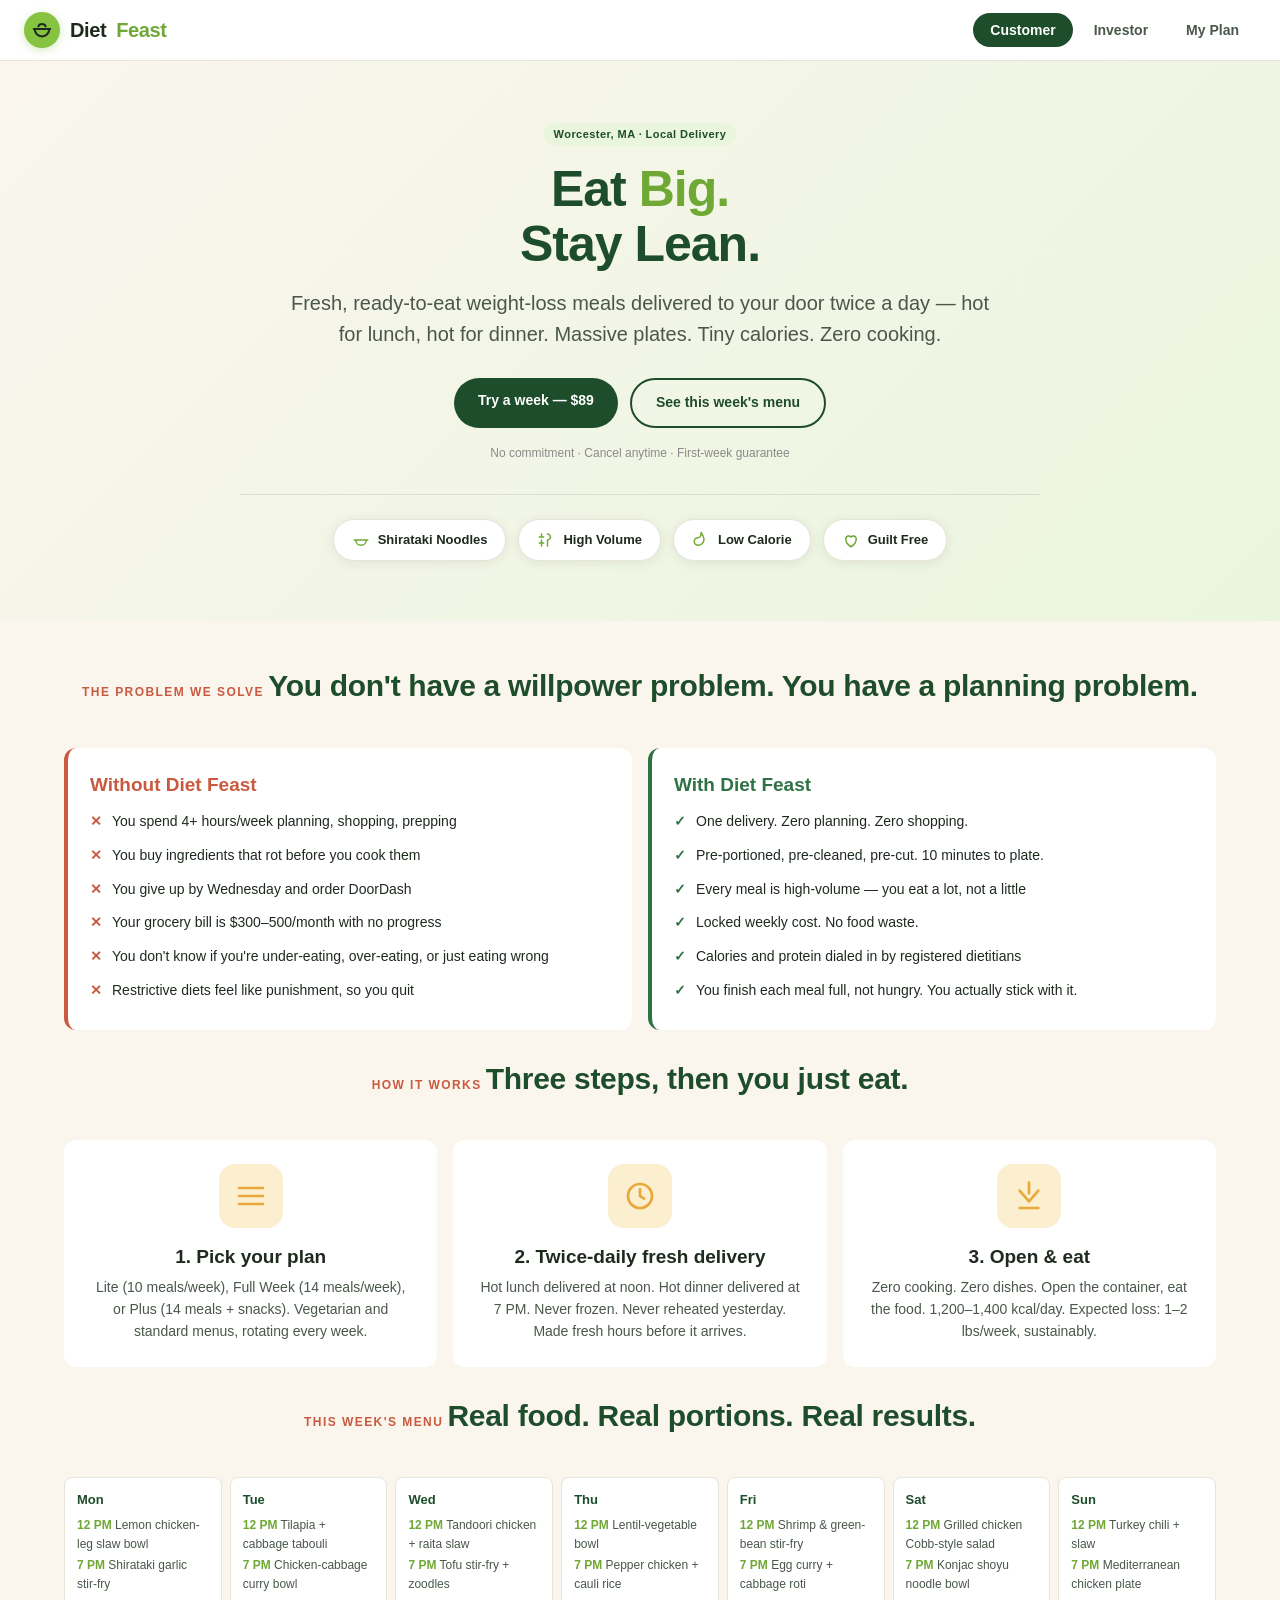
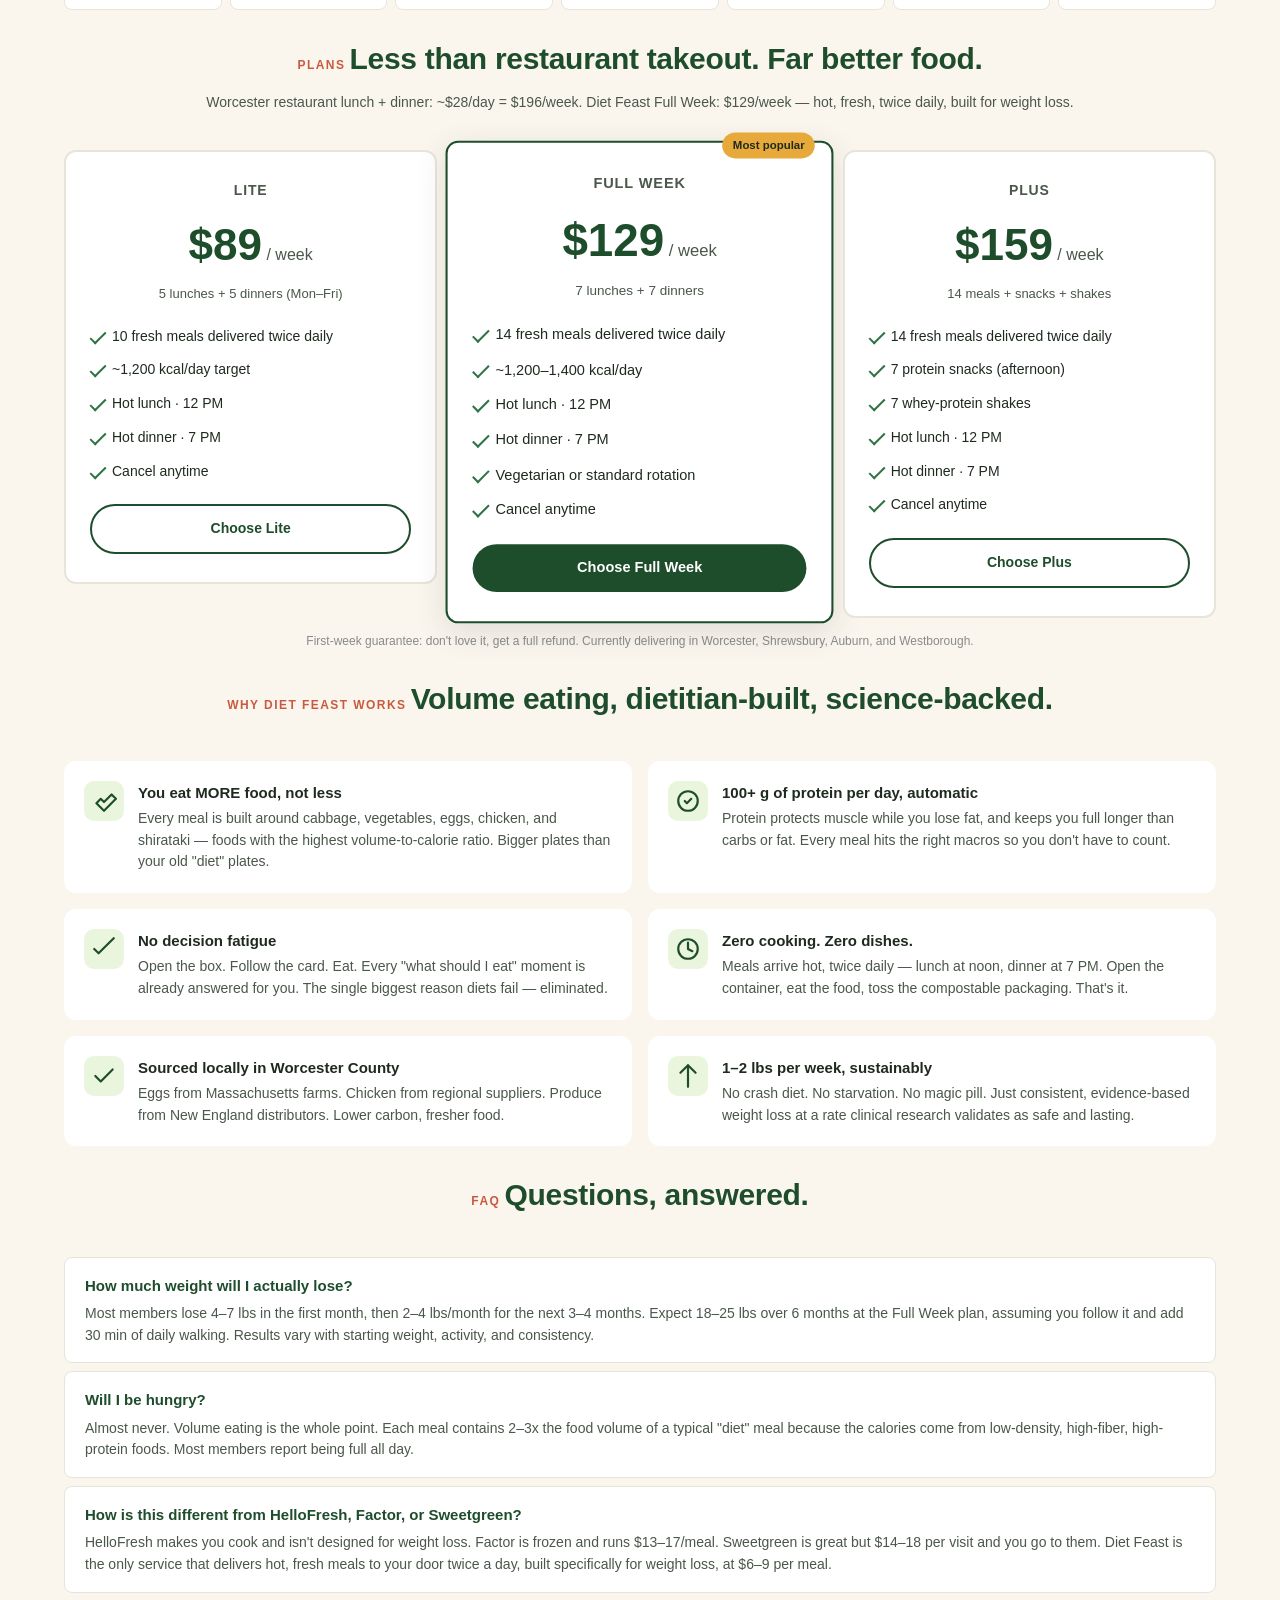
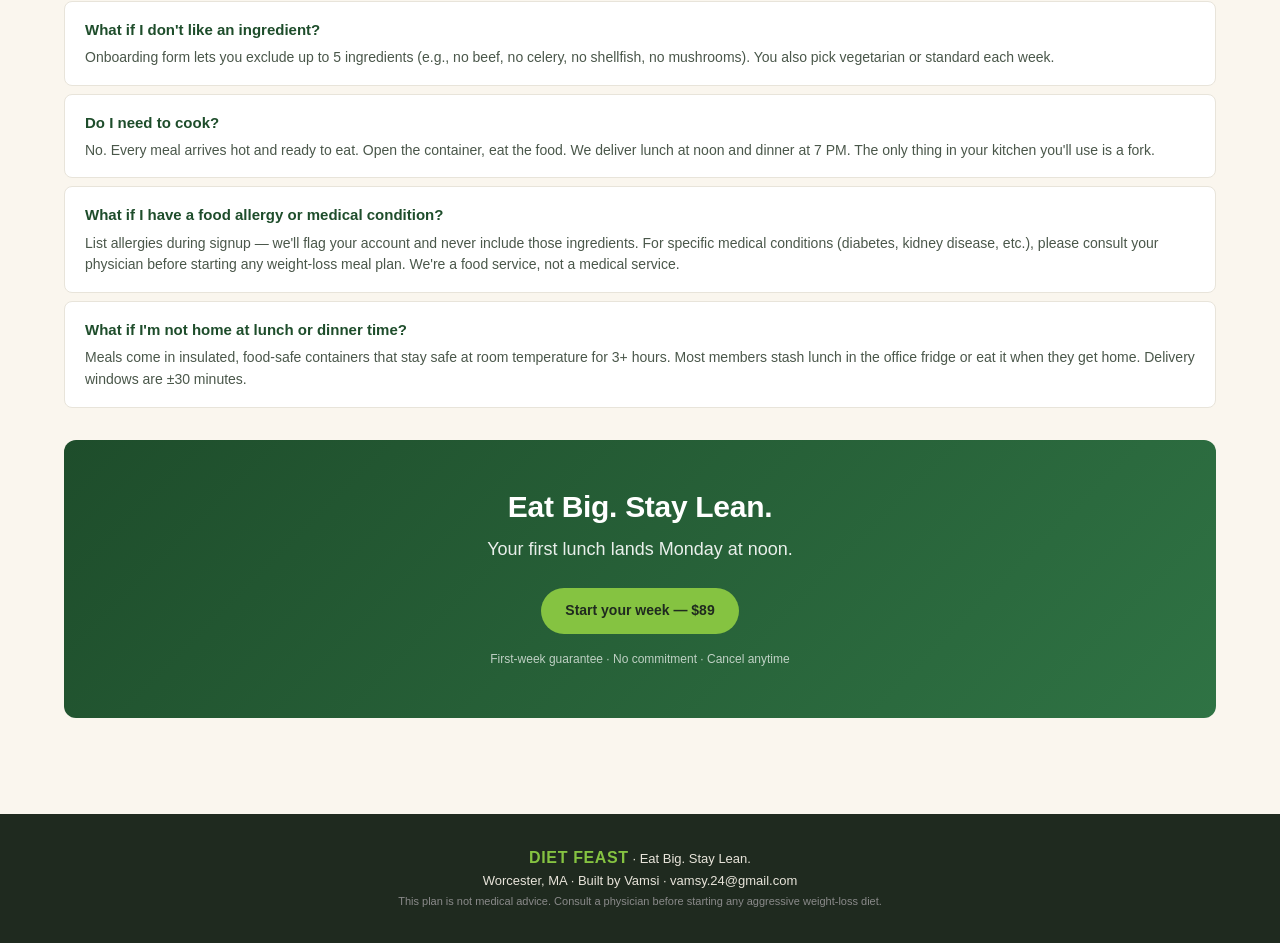
==== index.html @ 5aad23d0 "Rename fullplate-pitch.html to index.html" ====
<!DOCTYPE html>
<html lang="en">
<head>
<meta charset="UTF-8">
<meta name="viewport" content="width=device-width, initial-scale=1.0">
<title>Diet Feast — Eat Big. Stay Lean.</title>
<style>
:root {
  --green-dark: #1E4D2B;
  --green: #2F7344;
  --lime: #85C341;
  --lime-dark: #6FA834;
  --green-light: #EAF5DE;
  --terra: #C95A3F;
  --terra-light: #F8E5DE;
  --gold: #E8A93B;
  --gold-light: #FBEFD0;
  --cream: #FAF6EE;
  --white: #FFFFFF;
  --ink: #1F2A1F;
  --ink-soft: #4A574A;
  --gray: #8A8A8A;
  --gray-light: #E8E4DA;
  --shadow: 0 2px 12px rgba(31,42,31,0.08);
  --shadow-lg: 0 8px 32px rgba(31,42,31,0.12);
  --radius: 12px;
  --radius-sm: 8px;
}
* { box-sizing: border-box; margin: 0; padding: 0; }
html { scroll-behavior: smooth; }
body {
  font-family: -apple-system, BlinkMacSystemFont, 'Segoe UI', Roboto, sans-serif;
  background: var(--cream);
  color: var(--ink);
  line-height: 1.55;
  font-size: 15px;
}
.nav {
  position: sticky; top: 0; z-index: 100;
  background: var(--white);
  border-bottom: 1px solid var(--gray-light);
  padding: 12px 24px;
  display: flex; align-items: center; justify-content: space-between;
}
.logo {
  display: flex; align-items: center; gap: 10px;
  font-weight: 900; font-size: 20px; color: var(--ink); letter-spacing: -0.02em;
}
.logo .lime { color: var(--lime-dark); }
.logo-icon {
  width: 36px; height: 36px;
  background: var(--lime);
  border-radius: 50%;
  display: flex; align-items: center; justify-content: center;
  box-shadow: 0 2px 8px rgba(133,195,65,0.35);
}
.tabs { display: flex; gap: 4px; }
.tab {
  padding: 8px 16px;
  background: transparent; border: 1px solid transparent;
  border-radius: 999px;
  font-size: 14px; font-weight: 600;
  color: var(--ink-soft); cursor: pointer;
  transition: all 0.15s ease;
}
.tab:hover { background: var(--green-light); color: var(--green-dark); }
.tab.active { background: var(--green-dark); color: var(--white); }
.section { display: none; }
.section.active { display: block; }
.container { max-width: 1200px; margin: 0 auto; padding: 48px 24px; }
.container-narrow { max-width: 980px; margin: 0 auto; padding: 48px 24px; }
h1 { font-size: 44px; line-height: 1.1; font-weight: 800; letter-spacing: -0.02em; color: var(--green-dark); }
h2 { font-size: 30px; line-height: 1.15; font-weight: 800; letter-spacing: -0.01em; color: var(--green-dark); margin-bottom: 8px; }
h3 { font-size: 19px; font-weight: 700; color: var(--ink); margin-bottom: 6px; }
h4 { font-size: 15px; font-weight: 700; color: var(--ink); margin-bottom: 4px; }
.eyebrow {
  font-size: 12px; font-weight: 700; letter-spacing: 0.12em;
  text-transform: uppercase; color: var(--terra); margin-bottom: 12px;
}
.lead { font-size: 18px; color: var(--ink-soft); line-height: 1.55; margin-bottom: 8px; }
.muted { color: var(--ink-soft); font-size: 14px; }
.tiny { font-size: 12px; color: var(--gray); }
.section-head { text-align: center; margin-bottom: 36px; }
.section-head h2 { display: inline-block; }
.grid { display: grid; gap: 16px; }
.g2 { grid-template-columns: repeat(2, 1fr); }
.g3 { grid-template-columns: repeat(3, 1fr); }
.g4 { grid-template-columns: repeat(4, 1fr); }
@media (max-width: 820px) {
  .g2, .g3, .g4 { grid-template-columns: 1fr; }
  h1 { font-size: 30px; }
  h2 { font-size: 24px; }
}
.card {
  background: var(--white);
  border-radius: var(--radius);
  padding: 20px;
  box-shadow: var(--shadow);
  border: 1px solid var(--gray-light);
}
.card-dark { background: var(--green-dark); color: var(--white); }
.card-dark h2, .card-dark h3, .card-dark h4 { color: var(--white); }
.card-dark .muted { color: rgba(255,255,255,0.75); }
.card-warm { background: var(--terra); color: var(--white); }
.card-warm h2, .card-warm h3 { color: var(--white); }
.card-cream { background: var(--green-light); }
.btn {
  display: inline-block;
  padding: 12px 24px;
  background: var(--green-dark); color: var(--white);
  border: none; border-radius: 999px;
  font-weight: 700; font-size: 14px; cursor: pointer;
  text-decoration: none;
  transition: transform 0.15s ease;
}
.btn:hover { transform: translateY(-1px); }
.btn-warm { background: var(--terra); }
.btn-outline { background: transparent; color: var(--green-dark); border: 2px solid var(--green-dark); }
.tag {
  display: inline-block;
  padding: 3px 10px; border-radius: 999px;
  font-size: 11px; font-weight: 700; letter-spacing: 0.04em;
  background: var(--gold-light); color: var(--gold);
}
.tag-green { background: var(--green-light); color: var(--green-dark); }
.tag-terra { background: var(--terra-light); color: var(--terra); }

/* ===== INVESTOR SECTION ===== */
.hero-invest {
  background: linear-gradient(135deg, var(--green-dark), var(--green));
  color: var(--white);
  padding: 80px 24px 60px;
  text-align: center;
}
.hero-invest h1 { color: var(--white); margin-bottom: 16px; }
.hero-invest .lead { color: rgba(255,255,255,0.85); margin-bottom: 28px; }
.hero-stat-strip {
  display: flex; justify-content: center; gap: 36px; flex-wrap: wrap;
  margin-top: 32px;
}
.hero-stat { text-align: center; }
.hero-stat-num { font-size: 32px; font-weight: 800; color: var(--gold); display: block; }
.hero-stat-lbl { font-size: 12px; opacity: 0.85; letter-spacing: 0.06em; text-transform: uppercase; }
.problem-stat {
  background: var(--white); padding: 24px; border-radius: var(--radius);
  border-left: 4px solid var(--terra);
}
.big-num { font-size: 40px; font-weight: 800; color: var(--terra); line-height: 1; }
.pillar {
  background: var(--white); padding: 24px; border-radius: var(--radius);
  border-top: 4px solid var(--green-dark);
}
.pillar-icon {
  width: 48px; height: 48px; border-radius: 12px;
  background: var(--green-light);
  display: flex; align-items: center; justify-content: center;
  margin-bottom: 12px;
}
.svg-icon { width: 26px; height: 26px; stroke: var(--green-dark); fill: none; stroke-width: 2; stroke-linecap: round; stroke-linejoin: round; }
.tier {
  background: var(--white); padding: 24px; border-radius: var(--radius);
  border: 2px solid var(--gray-light);
  position: relative;
}
.tier.featured { border-color: var(--green-dark); background: var(--green-light); }
.tier-price { font-size: 32px; font-weight: 800; color: var(--green-dark); margin: 8px 0; }
.tier-price span { font-size: 14px; font-weight: 500; color: var(--ink-soft); }
.tier ul { list-style: none; margin-top: 12px; }
.tier li {
  padding: 6px 0 6px 22px; position: relative; font-size: 14px;
}
.tier li::before {
  content: ""; position: absolute; left: 0; top: 12px;
  width: 14px; height: 6px; border-left: 2px solid var(--green); border-bottom: 2px solid var(--green);
  transform: rotate(-45deg);
}
.tier-badge {
  position: absolute; top: -10px; right: 16px;
  background: var(--gold); color: var(--ink);
  padding: 4px 10px; border-radius: 999px;
  font-size: 11px; font-weight: 700;
}
.timeline { position: relative; padding-left: 32px; }
.timeline::before {
  content: ""; position: absolute; left: 12px; top: 4px; bottom: 4px;
  width: 2px; background: var(--gray-light);
}
.phase { position: relative; padding-bottom: 24px; }
.phase::before {
  content: ""; position: absolute; left: -28px; top: 4px;
  width: 18px; height: 18px; border-radius: 50%;
  background: var(--green-dark);
  border: 3px solid var(--cream);
}
.phase h4 { color: var(--green-dark); }
.comparison-table {
  width: 100%; border-collapse: collapse;
  background: var(--white); border-radius: var(--radius); overflow: hidden;
  box-shadow: var(--shadow); font-size: 14px;
}
.comparison-table th, .comparison-table td {
  padding: 12px 14px; text-align: left; border-bottom: 1px solid var(--gray-light);
}
.comparison-table th { background: var(--green-dark); color: var(--white); font-weight: 700; font-size: 13px; }
.comparison-table tr:last-child td { border-bottom: none; }
.comparison-table .yes { color: var(--green); font-weight: 700; }
.comparison-table .no { color: var(--terra); font-weight: 700; }
.financials {
  display: grid; grid-template-columns: 2fr 3fr; gap: 16px;
}
@media (max-width: 820px) { .financials { grid-template-columns: 1fr; } }
.bar-chart { display: flex; align-items: flex-end; gap: 12px; height: 220px; padding-top: 24px; }
.bar { flex: 1; background: linear-gradient(to top, var(--green-dark), var(--green)); border-radius: 6px 6px 0 0; position: relative; min-height: 20px; }
.bar-lbl { position: absolute; bottom: -22px; left: 0; right: 0; text-align: center; font-size: 11px; color: var(--ink-soft); font-weight: 600; }
.bar-val { position: absolute; top: -22px; left: 0; right: 0; text-align: center; font-size: 12px; color: var(--green-dark); font-weight: 700; }
.econ-row {
  display: flex; align-items: center; justify-content: space-between;
  padding: 10px 0; border-bottom: 1px dashed var(--gray-light); font-size: 14px;
}
.econ-row:last-child { border-bottom: 2px solid var(--green-dark); padding-top: 14px; margin-top: 6px; font-weight: 700; }

/* ===== PERSONAL SECTION ===== */
.profile-grid { display: grid; grid-template-columns: repeat(4, 1fr); gap: 16px; }
@media (max-width: 820px) { .profile-grid { grid-template-columns: repeat(2, 1fr); } }
.stat-card {
  background: var(--white); padding: 18px; border-radius: var(--radius);
  border-left: 4px solid var(--green-dark);
}
.stat-num { font-size: 28px; font-weight: 800; color: var(--green-dark); line-height: 1.1; }
.stat-lbl { font-size: 12px; color: var(--ink-soft); letter-spacing: 0.04em; text-transform: uppercase; margin-top: 4px; }
.stat-sub { font-size: 12px; color: var(--gray); margin-top: 4px; }
.store {
  background: var(--white); border-radius: var(--radius); padding: 20px;
  border-top: 4px solid var(--terra);
}
.store-head {
  display: flex; align-items: center; justify-content: space-between;
  margin-bottom: 12px; padding-bottom: 10px; border-bottom: 1px solid var(--gray-light);
}
.store-name { font-weight: 800; font-size: 16px; color: var(--ink); }
.store-loc { font-size: 12px; color: var(--ink-soft); }
.store-total { font-weight: 800; color: var(--terra); font-size: 17px; }
.store-list { list-style: none; }
.store-item {
  display: flex; justify-content: space-between; padding: 6px 0;
  border-bottom: 1px dashed var(--gray-light); font-size: 14px;
}
.store-item:last-child { border-bottom: none; }
.store-item .price { font-weight: 700; color: var(--green-dark); }
.day-card {
  background: var(--white); border-radius: var(--radius); overflow: hidden;
  box-shadow: var(--shadow); margin-bottom: 16px;
  border: 1px solid var(--gray-light);
}
.day-head {
  background: linear-gradient(135deg, var(--green-dark), var(--green));
  color: var(--white); padding: 14px 20px;
  display: flex; align-items: center; justify-content: space-between;
}
.day-head h3 { color: var(--white); margin: 0; font-size: 17px; }
.day-macros { display: flex; gap: 16px; font-size: 12px; }
.day-macros span { display: flex; flex-direction: column; align-items: center; }
.day-macros strong { font-size: 15px; color: var(--gold); }
.day-body { padding: 18px 20px; }
.meal {
  display: grid; grid-template-columns: 64px 1fr;
  gap: 14px; padding: 14px 0; border-bottom: 1px solid var(--gray-light);
}
.meal:last-child { border-bottom: none; }
.meal-time {
  background: var(--green-light); border-radius: var(--radius-sm);
  padding: 8px 4px; text-align: center;
  display: flex; flex-direction: column; align-items: center; justify-content: center;
}
.meal-time strong { color: var(--green-dark); font-size: 13px; font-weight: 800; }
.meal-time span { font-size: 10px; color: var(--ink-soft); margin-top: 2px; }
.meal-content h4 { color: var(--green-dark); margin-bottom: 4px; }
.meal-recipe { font-size: 13px; color: var(--ink-soft); margin-bottom: 6px; line-height: 1.5; }
.meal-stats {
  display: flex; gap: 12px; flex-wrap: wrap; margin-top: 8px; font-size: 11px;
}
.meal-stats .stat {
  background: var(--cream); padding: 3px 8px; border-radius: 999px;
  color: var(--ink-soft); font-weight: 600;
}
.benefit { font-size: 12px; color: var(--green); margin-top: 4px; font-style: italic; }
.precaution { font-size: 12px; color: var(--terra); margin-top: 2px; }
.ingredient-grid {
  display: grid; grid-template-columns: repeat(2, 1fr); gap: 14px;
}
@media (max-width: 820px) { .ingredient-grid { grid-template-columns: 1fr; } }
.ing-card {
  background: var(--white); padding: 14px; border-radius: var(--radius-sm);
  border-left: 3px solid var(--green);
}
.ing-card h4 { color: var(--green-dark); font-size: 14px; }
.ing-card .muted { font-size: 12px; margin-top: 4px; }

/* ===== CUSTOMER SECTION ===== */
.hero-cust {
  background: linear-gradient(135deg, var(--cream), var(--green-light));
  padding: 60px 24px;
  text-align: center;
  position: relative;
}
.feature-pills {
  display: flex; justify-content: center; gap: 12px; flex-wrap: wrap;
  margin-top: 32px; padding-top: 24px;
  border-top: 1px solid rgba(31,42,31,0.1);
  max-width: 800px; margin-left: auto; margin-right: auto;
}
.pill {
  display: flex; align-items: center; gap: 8px;
  background: var(--white); padding: 10px 18px; border-radius: 999px;
  font-size: 13px; font-weight: 700; color: var(--ink);
  box-shadow: var(--shadow); border: 1px solid var(--gray-light);
}
.pill svg { width: 18px; height: 18px; flex-shrink: 0; }
.hero-cust h1 { font-size: 50px; color: var(--green-dark); }
@media (max-width: 820px) { .hero-cust h1 { font-size: 32px; } }
.hero-cust .lead { font-size: 20px; max-width: 700px; margin: 16px auto 28px; }
.hero-cta { display: flex; gap: 12px; justify-content: center; flex-wrap: wrap; }
.problem-card {
  background: var(--white); padding: 20px; border-radius: var(--radius);
  border-top: 4px solid var(--terra);
}
.problem-card h4 { color: var(--terra); margin-bottom: 8px; font-size: 16px; }
.solution-card {
  background: var(--white); padding: 24px; border-radius: var(--radius);
  text-align: center;
}
.solution-icon {
  width: 64px; height: 64px; margin: 0 auto 14px;
  border-radius: 16px; background: var(--gold-light);
  display: flex; align-items: center; justify-content: center;
}
.menu-preview {
  display: grid; grid-template-columns: repeat(7, 1fr); gap: 8px;
}
@media (max-width: 820px) { .menu-preview { grid-template-columns: repeat(2, 1fr); } }
.menu-day {
  background: var(--white); border-radius: var(--radius-sm);
  padding: 12px; border: 1px solid var(--gray-light);
  font-size: 12px;
}
.menu-day strong { color: var(--green-dark); display: block; margin-bottom: 6px; font-size: 13px; }
.menu-day p { margin: 3px 0; color: var(--ink-soft); }
.cust-tier {
  background: var(--white); padding: 28px 24px; border-radius: var(--radius);
  border: 2px solid var(--gray-light);
  position: relative; text-align: center;
}
.cust-tier.featured { border-color: var(--green-dark); transform: scale(1.04); box-shadow: var(--shadow-lg); }
.cust-tier-name { font-size: 14px; letter-spacing: 0.06em; text-transform: uppercase; color: var(--ink-soft); font-weight: 700; }
.cust-tier-price { font-size: 44px; font-weight: 800; color: var(--green-dark); margin: 10px 0 4px; }
.cust-tier-price span { font-size: 16px; font-weight: 500; color: var(--ink-soft); }
.cust-tier-sub { font-size: 13px; color: var(--ink-soft); margin-bottom: 16px; }
.cust-tier ul { list-style: none; text-align: left; margin: 16px 0; }
.cust-tier li { padding: 6px 0 6px 22px; position: relative; font-size: 14px; }
.cust-tier li::before {
  content: ""; position: absolute; left: 0; top: 12px;
  width: 14px; height: 6px; border-left: 2px solid var(--green); border-bottom: 2px solid var(--green);
  transform: rotate(-45deg);
}
.benefit-card {
  background: var(--white); padding: 20px; border-radius: var(--radius);
  display: flex; gap: 14px; align-items: flex-start;
}
.benefit-icon {
  flex: 0 0 40px; height: 40px; border-radius: 10px;
  background: var(--green-light);
  display: flex; align-items: center; justify-content: center;
}
.faq-item {
  background: var(--white); border-radius: var(--radius-sm);
  padding: 16px 20px; margin-bottom: 8px;
  border: 1px solid var(--gray-light);
}
.faq-item h4 { color: var(--green-dark); margin-bottom: 6px; }
.faq-item p { font-size: 14px; color: var(--ink-soft); }
.cta-strip {
  background: linear-gradient(135deg, var(--green-dark), var(--green));
  color: var(--white); padding: 50px 24px;
  text-align: center; border-radius: var(--radius);
  margin-top: 32px;
}
.cta-strip h2 { color: var(--white); }
.cta-strip .lead { color: rgba(255,255,255,0.9); margin: 12px 0 24px; }
.compare-strip {
  display: grid; grid-template-columns: 1fr 1fr; gap: 16px;
  margin-top: 24px;
}
@media (max-width: 820px) { .compare-strip { grid-template-columns: 1fr; } }
.compare-side {
  background: var(--white); padding: 22px; border-radius: var(--radius);
}
.compare-side.bad { border-left: 4px solid var(--terra); }
.compare-side.good { border-left: 4px solid var(--green); }
.compare-side ul { list-style: none; }
.compare-side li { padding: 6px 0 6px 22px; position: relative; font-size: 14px; }
.compare-side.bad li::before { content: "✕"; position: absolute; left: 0; color: var(--terra); font-weight: 700; }
.compare-side.good li::before { content: "✓"; position: absolute; left: 0; color: var(--green); font-weight: 700; }
.footer {
  background: var(--ink); color: var(--gray-light);
  padding: 32px 24px; text-align: center; font-size: 13px;
  margin-top: 48px;
}
.tip-box {
  background: var(--gold-light); border-left: 4px solid var(--gold);
  padding: 14px 18px; border-radius: var(--radius-sm);
  margin: 12px 0; font-size: 14px;
}
.tip-box strong { color: var(--ink); }
.precaution-box {
  background: var(--terra-light); border-left: 4px solid var(--terra);
  padding: 14px 18px; border-radius: var(--radius-sm);
  margin: 12px 0; font-size: 14px;
}
.section-spacer { height: 32px; }
.subhead {
  display: flex; align-items: center; gap: 12px;
  margin: 32px 0 16px;
}
.subhead::before, .subhead::after {
  content: ""; flex: 1; height: 1px; background: var(--gray-light);
}
.subhead h3 { color: var(--green-dark); font-size: 18px; margin: 0; }
</style>
</head>
<body>

<nav class="nav">
  <div class="logo">
    <div class="logo-icon">
      <svg width="22" height="22" viewBox="0 0 24 24" fill="none" stroke="#1F2A1F" stroke-width="2.2" stroke-linecap="round" stroke-linejoin="round">
        <path d="M3 11h18"/>
        <path d="M4 11c0 4.5 3.5 8 8 8s8-3.5 8-8"/>
        <path d="M8 8c.5-1.5 2-2.5 4-2.5s3.5 1 4 2.5"/>
      </svg>
    </div>
    Diet <span class="lime">Feast</span>
  </div>
  <div class="tabs">
    <button class="tab active" data-section="customer">Customer</button>
    <button class="tab" data-section="investor">Investor</button>
    <button class="tab" data-section="personal">My Plan</button>
  </div>
</nav>

<!-- ===================== CUSTOMER SECTION ===================== -->
<section id="customer" class="section active">

<div class="hero-cust">
  <span class="tag tag-green">Worcester, MA · Local Delivery</span>
  <h1 style="margin-top:16px;">Eat <span style="color:var(--lime-dark);">Big.</span><br>Stay Lean.</h1>
  <p class="lead">Fresh, ready-to-eat weight-loss meals delivered to your door twice a day — hot for lunch, hot for dinner. Massive plates. Tiny calories. Zero cooking.</p>
  <div class="hero-cta">
    <a class="btn" href="#pricing-cust">Try a week — $89</a>
    <a class="btn btn-outline" href="#menu-cust">See this week's menu</a>
  </div>
  <p class="tiny" style="margin-top:16px;">No commitment · Cancel anytime · First-week guarantee</p>
  <div class="feature-pills">
    <div class="pill">
      <svg viewBox="0 0 24 24" fill="none" stroke="#6FA834" stroke-width="2" stroke-linecap="round" stroke-linejoin="round"><path d="M3 12h18M5 12c0 4 3 7 7 7s7-3 7-7"/></svg>
      <span>Shirataki Noodles</span>
    </div>
    <div class="pill">
      <svg viewBox="0 0 24 24" fill="none" stroke="#6FA834" stroke-width="2" stroke-linecap="round" stroke-linejoin="round"><path d="M6 4v4M6 12v8M3 8h6M3 16h6M14 4c2 0 4 2 4 4s-2 4-4 4M14 12v8"/></svg>
      <span>High Volume</span>
    </div>
    <div class="pill">
      <svg viewBox="0 0 24 24" fill="none" stroke="#6FA834" stroke-width="2" stroke-linecap="round" stroke-linejoin="round"><path d="M12 2c2 3 4 5 4 9a8 8 0 0 1-8 8 5 5 0 0 1 0-10c2 0 4-2 4-4 0-1 0-2 0-3z"/></svg>
      <span>Low Calorie</span>
    </div>
    <div class="pill">
      <svg viewBox="0 0 24 24" fill="none" stroke="#6FA834" stroke-width="2" stroke-linecap="round" stroke-linejoin="round"><path d="M12 21s-7-4-7-11a4 4 0 0 1 7-2 4 4 0 0 1 7 2c0 7-7 11-7 11z"/></svg>
      <span>Guilt Free</span>
    </div>
  </div>
</div>

<div class="container">

  <div class="section-head">
    <span class="eyebrow">The problem we solve</span>
    <h2>You don't have a willpower problem. You have a planning problem.</h2>
  </div>

  <div class="compare-strip">
    <div class="compare-side bad">
      <h3 style="color:var(--terra)">Without Diet Feast</h3>
      <ul>
        <li>You spend 4+ hours/week planning, shopping, prepping</li>
        <li>You buy ingredients that rot before you cook them</li>
        <li>You give up by Wednesday and order DoorDash</li>
        <li>Your grocery bill is $300–500/month with no progress</li>
        <li>You don't know if you're under-eating, over-eating, or just eating wrong</li>
        <li>Restrictive diets feel like punishment, so you quit</li>
      </ul>
    </div>
    <div class="compare-side good">
      <h3 style="color:var(--green)">With Diet Feast</h3>
      <ul>
        <li>One delivery. Zero planning. Zero shopping.</li>
        <li>Pre-portioned, pre-cleaned, pre-cut. 10 minutes to plate.</li>
        <li>Every meal is high-volume — you eat a lot, not a little</li>
        <li>Locked weekly cost. No food waste.</li>
        <li>Calories and protein dialed in by registered dietitians</li>
        <li>You finish each meal full, not hungry. You actually stick with it.</li>
      </ul>
    </div>
  </div>

  <div class="section-spacer"></div>
  <div class="section-head">
    <span class="eyebrow">How it works</span>
    <h2>Three steps, then you just eat.</h2>
  </div>

  <div class="grid g3">
    <div class="solution-card">
      <div class="solution-icon">
        <svg width="32" height="32" viewBox="0 0 24 24" fill="none" stroke="#E8A93B" stroke-width="2" stroke-linecap="round" stroke-linejoin="round">
          <path d="M3 12h18M3 6h18M3 18h18"/>
        </svg>
      </div>
      <h3>1. Pick your plan</h3>
      <p class="muted">Lite (10 meals/week), Full Week (14 meals/week), or Plus (14 meals + snacks). Vegetarian and standard menus, rotating every week.</p>
    </div>
    <div class="solution-card">
      <div class="solution-icon">
        <svg width="32" height="32" viewBox="0 0 24 24" fill="none" stroke="#E8A93B" stroke-width="2" stroke-linecap="round" stroke-linejoin="round">
          <circle cx="12" cy="12" r="9"/>
          <path d="M12 7v5l3 2"/>
        </svg>
      </div>
      <h3>2. Twice-daily fresh delivery</h3>
      <p class="muted">Hot lunch delivered at noon. Hot dinner delivered at 7 PM. Never frozen. Never reheated yesterday. Made fresh hours before it arrives.</p>
    </div>
    <div class="solution-card">
      <div class="solution-icon">
        <svg width="32" height="32" viewBox="0 0 24 24" fill="none" stroke="#E8A93B" stroke-width="2" stroke-linecap="round" stroke-linejoin="round">
          <path d="M12 2v8M5 8l7 8 7-8M5 21h14"/>
        </svg>
      </div>
      <h3>3. Open & eat</h3>
      <p class="muted">Zero cooking. Zero dishes. Open the container, eat the food. 1,200–1,400 kcal/day. Expected loss: 1–2 lbs/week, sustainably.</p>
    </div>
  </div>

  <div class="section-spacer"></div>
  <div class="section-head" id="menu-cust">
    <span class="eyebrow">This week's menu</span>
    <h2>Real food. Real portions. Real results.</h2>
  </div>

  <div class="menu-preview">
    <div class="menu-day">
      <strong>Mon</strong>
      <p><span style="color:var(--lime-dark); font-weight:700;">12 PM</span> Lemon chicken-leg slaw bowl</p>
      <p><span style="color:var(--lime-dark); font-weight:700;">7 PM</span> Shirataki garlic stir-fry</p>
    </div>
    <div class="menu-day">
      <strong>Tue</strong>
      <p><span style="color:var(--lime-dark); font-weight:700;">12 PM</span> Tilapia + cabbage tabouli</p>
      <p><span style="color:var(--lime-dark); font-weight:700;">7 PM</span> Chicken-cabbage curry bowl</p>
    </div>
    <div class="menu-day">
      <strong>Wed</strong>
      <p><span style="color:var(--lime-dark); font-weight:700;">12 PM</span> Tandoori chicken + raita slaw</p>
      <p><span style="color:var(--lime-dark); font-weight:700;">7 PM</span> Tofu stir-fry + zoodles</p>
    </div>
    <div class="menu-day">
      <strong>Thu</strong>
      <p><span style="color:var(--lime-dark); font-weight:700;">12 PM</span> Lentil-vegetable bowl</p>
      <p><span style="color:var(--lime-dark); font-weight:700;">7 PM</span> Pepper chicken + cauli rice</p>
    </div>
    <div class="menu-day">
      <strong>Fri</strong>
      <p><span style="color:var(--lime-dark); font-weight:700;">12 PM</span> Shrimp & green-bean stir-fry</p>
      <p><span style="color:var(--lime-dark); font-weight:700;">7 PM</span> Egg curry + cabbage roti</p>
    </div>
    <div class="menu-day">
      <strong>Sat</strong>
      <p><span style="color:var(--lime-dark); font-weight:700;">12 PM</span> Grilled chicken Cobb-style salad</p>
      <p><span style="color:var(--lime-dark); font-weight:700;">7 PM</span> Konjac shoyu noodle bowl</p>
    </div>
    <div class="menu-day">
      <strong>Sun</strong>
      <p><span style="color:var(--lime-dark); font-weight:700;">12 PM</span> Turkey chili + slaw</p>
      <p><span style="color:var(--lime-dark); font-weight:700;">7 PM</span> Mediterranean chicken plate</p>
    </div>
  </div>

  <div class="section-spacer"></div>
  <div class="section-head" id="pricing-cust">
    <span class="eyebrow">Plans</span>
    <h2>Less than restaurant takeout. Far better food.</h2>
    <p class="muted" style="margin-top:8px;">Worcester restaurant lunch + dinner: ~$28/day = $196/week. Diet Feast Full Week: $129/week — hot, fresh, twice daily, built for weight loss.</p>
  </div>

  <div class="grid g3" style="align-items:start;">
    <div class="cust-tier">
      <div class="cust-tier-name">Lite</div>
      <div class="cust-tier-price">$89<span> / week</span></div>
      <div class="cust-tier-sub">5 lunches + 5 dinners (Mon–Fri)</div>
      <ul>
        <li>10 fresh meals delivered twice daily</li>
        <li>~1,200 kcal/day target</li>
        <li>Hot lunch · 12 PM</li>
        <li>Hot dinner · 7 PM</li>
        <li>Cancel anytime</li>
      </ul>
      <a class="btn btn-outline" href="#cta-cust" style="width:100%;">Choose Lite</a>
    </div>
    <div class="cust-tier featured">
      <span class="tier-badge">Most popular</span>
      <div class="cust-tier-name">Full Week</div>
      <div class="cust-tier-price">$129<span> / week</span></div>
      <div class="cust-tier-sub">7 lunches + 7 dinners</div>
      <ul>
        <li>14 fresh meals delivered twice daily</li>
        <li>~1,200–1,400 kcal/day</li>
        <li>Hot lunch · 12 PM</li>
        <li>Hot dinner · 7 PM</li>
        <li>Vegetarian or standard rotation</li>
        <li>Cancel anytime</li>
      </ul>
      <a class="btn" href="#cta-cust" style="width:100%;">Choose Full Week</a>
    </div>
    <div class="cust-tier">
      <div class="cust-tier-name">Plus</div>
      <div class="cust-tier-price">$159<span> / week</span></div>
      <div class="cust-tier-sub">14 meals + snacks + shakes</div>
      <ul>
        <li>14 fresh meals delivered twice daily</li>
        <li>7 protein snacks (afternoon)</li>
        <li>7 whey-protein shakes</li>
        <li>Hot lunch · 12 PM</li>
        <li>Hot dinner · 7 PM</li>
        <li>Cancel anytime</li>
      </ul>
      <a class="btn btn-outline" href="#cta-cust" style="width:100%;">Choose Plus</a>
    </div>
  </div>

  <p class="tiny" style="text-align:center; margin-top:14px;">First-week guarantee: don't love it, get a full refund. Currently delivering in Worcester, Shrewsbury, Auburn, and Westborough.</p>

  <div class="section-spacer"></div>
  <div class="section-head">
    <span class="eyebrow">Why Diet Feast works</span>
    <h2>Volume eating, dietitian-built, science-backed.</h2>
  </div>

  <div class="grid g2">
    <div class="benefit-card">
      <div class="benefit-icon">
        <svg class="svg-icon" stroke="#2F7344" viewBox="0 0 24 24"><path d="M12 21l-7-7 4-4 3 3 7-7 4 4z"/></svg>
      </div>
      <div>
        <h4>You eat MORE food, not less</h4>
        <p class="muted">Every meal is built around cabbage, vegetables, eggs, chicken, and shirataki — foods with the highest volume-to-calorie ratio. Bigger plates than your old "diet" plates.</p>
      </div>
    </div>
    <div class="benefit-card">
      <div class="benefit-icon">
        <svg class="svg-icon" stroke="#2F7344" viewBox="0 0 24 24"><path d="M9 12l2 2 4-4"/><circle cx="12" cy="12" r="9"/></svg>
      </div>
      <div>
        <h4>100+ g of protein per day, automatic</h4>
        <p class="muted">Protein protects muscle while you lose fat, and keeps you full longer than carbs or fat. Every meal hits the right macros so you don't have to count.</p>
      </div>
    </div>
    <div class="benefit-card">
      <div class="benefit-icon">
        <svg class="svg-icon" stroke="#2F7344" viewBox="0 0 24 24"><path d="M3 12l4 4 14-14"/></svg>
      </div>
      <div>
        <h4>No decision fatigue</h4>
        <p class="muted">Open the box. Follow the card. Eat. Every "what should I eat" moment is already answered for you. The single biggest reason diets fail — eliminated.</p>
      </div>
    </div>
    <div class="benefit-card">
      <div class="benefit-icon">
        <svg class="svg-icon" stroke="#2F7344" viewBox="0 0 24 24"><circle cx="12" cy="12" r="9"/><path d="M12 6v6l4 2"/></svg>
      </div>
      <div>
        <h4>Zero cooking. Zero dishes.</h4>
        <p class="muted">Meals arrive hot, twice daily — lunch at noon, dinner at 7 PM. Open the container, eat the food, toss the compostable packaging. That's it.</p>
      </div>
    </div>
    <div class="benefit-card">
      <div class="benefit-icon">
        <svg class="svg-icon" stroke="#2F7344" viewBox="0 0 24 24"><path d="M20 6L9 17l-5-5"/></svg>
      </div>
      <div>
        <h4>Sourced locally in Worcester County</h4>
        <p class="muted">Eggs from Massachusetts farms. Chicken from regional suppliers. Produce from New England distributors. Lower carbon, fresher food.</p>
      </div>
    </div>
    <div class="benefit-card">
      <div class="benefit-icon">
        <svg class="svg-icon" stroke="#2F7344" viewBox="0 0 24 24"><path d="M12 2v20M5 9l7-7 7 7"/></svg>
      </div>
      <div>
        <h4>1–2 lbs per week, sustainably</h4>
        <p class="muted">No crash diet. No starvation. No magic pill. Just consistent, evidence-based weight loss at a rate clinical research validates as safe and lasting.</p>
      </div>
    </div>
  </div>

  <div class="section-spacer"></div>
  <div class="section-head">
    <span class="eyebrow">FAQ</span>
    <h2>Questions, answered.</h2>
  </div>

  <div class="faq-item">
    <h4>How much weight will I actually lose?</h4>
    <p>Most members lose 4–7 lbs in the first month, then 2–4 lbs/month for the next 3–4 months. Expect 18–25 lbs over 6 months at the Full Week plan, assuming you follow it and add 30 min of daily walking. Results vary with starting weight, activity, and consistency.</p>
  </div>
  <div class="faq-item">
    <h4>Will I be hungry?</h4>
    <p>Almost never. Volume eating is the whole point. Each meal contains 2–3x the food volume of a typical "diet" meal because the calories come from low-density, high-fiber, high-protein foods. Most members report being full all day.</p>
  </div>
  <div class="faq-item">
    <h4>How is this different from HelloFresh, Factor, or Sweetgreen?</h4>
    <p>HelloFresh makes you cook and isn't designed for weight loss. Factor is frozen and runs $13–17/meal. Sweetgreen is great but $14–18 per visit and you go to them. Diet Feast is the only service that delivers hot, fresh meals to your door twice a day, built specifically for weight loss, at $6–9 per meal.</p>
  </div>
  <div class="faq-item">
    <h4>What if I don't like an ingredient?</h4>
    <p>Onboarding form lets you exclude up to 5 ingredients (e.g., no beef, no celery, no shellfish, no mushrooms). You also pick vegetarian or standard each week.</p>
  </div>
  <div class="faq-item">
    <h4>Do I need to cook?</h4>
    <p>No. Every meal arrives hot and ready to eat. Open the container, eat the food. We deliver lunch at noon and dinner at 7 PM. The only thing in your kitchen you'll use is a fork.</p>
  </div>
  <div class="faq-item">
    <h4>What if I have a food allergy or medical condition?</h4>
    <p>List allergies during signup — we'll flag your account and never include those ingredients. For specific medical conditions (diabetes, kidney disease, etc.), please consult your physician before starting any weight-loss meal plan. We're a food service, not a medical service.</p>
  </div>
  <div class="faq-item">
    <h4>What if I'm not home at lunch or dinner time?</h4>
    <p>Meals come in insulated, food-safe containers that stay safe at room temperature for 3+ hours. Most members stash lunch in the office fridge or eat it when they get home. Delivery windows are ±30 minutes.</p>
  </div>

  <div class="cta-strip" id="cta-cust">
    <h2>Eat Big. Stay Lean.</h2>
    <p class="lead">Your first lunch lands Monday at noon.</p>
    <a class="btn btn-warm" href="#" style="background:var(--lime); color:var(--ink);">Start your week — $89</a>
    <p class="tiny" style="margin-top:16px; color:rgba(255,255,255,0.7);">First-week guarantee · No commitment · Cancel anytime</p>
  </div>

</div>

</section>

<!-- ===================== INVESTOR SECTION ===================== -->
<section id="investor" class="section">

<div class="hero-invest">
  <span class="tag" style="background:rgba(255,255,255,0.15); color:white;">Series Seed · $500K · Worcester, MA</span>
  <h1 style="margin-top:16px;">Diet <span style="color:var(--lime);">Feast</span></h1>
  <p class="lead" style="font-size:22px; font-weight:600; color:var(--lime); letter-spacing:0.02em;">Eat Big. Stay Lean.</p>
  <p class="lead">A weight-loss meal subscription built around volume eating, local sourcing, and zero-decision delivery — solving the only problem the $76B U.S. weight-loss industry hasn't: adherence.</p>
  <div class="hero-stat-strip">
    <div class="hero-stat">
      <span class="hero-stat-num">42%</span>
      <span class="hero-stat-lbl">US adults are obese</span>
    </div>
    <div class="hero-stat">
      <span class="hero-stat-num">$76B</span>
      <span class="hero-stat-lbl">US weight-loss market</span>
    </div>
    <div class="hero-stat">
      <span class="hero-stat-num">$64B</span>
      <span class="hero-stat-lbl">Meal kit market by 2030</span>
    </div>
    <div class="hero-stat">
      <span class="hero-stat-num">95%</span>
      <span class="hero-stat-lbl">of diets fail. We fix this.</span>
    </div>
  </div>
</div>

<div class="container">

  <div class="section-head">
    <span class="eyebrow">The problem</span>
    <h2>Diets fail because of friction, not willpower.</h2>
  </div>

  <div class="grid g3">
    <div class="problem-stat">
      <div class="big-num">$320</div>
      <h4 style="margin-top:6px;">Avg monthly grocery spend</h4>
      <p class="muted">Single adult, US average. Most of it wasted on impulse buys, food rot, and high-calorie convenience items.</p>
    </div>
    <div class="problem-stat">
      <div class="big-num">4h+</div>
      <h4 style="margin-top:6px;">Weekly planning load</h4>
      <p class="muted">Planning, shopping, prepping, dishes. The cognitive cost of "what's for dinner" is the #1 reason diets collapse by week 3.</p>
    </div>
    <div class="problem-stat">
      <div class="big-num">73%</div>
      <h4 style="margin-top:6px;">US adults overweight or obese</h4>
      <p class="muted">Demand is universal. Existing solutions (gyms, pills, fad diets, generic meal kits) under-serve the population that needs them most.</p>
    </div>
  </div>

  <p class="lead" style="margin-top:32px; text-align:center; max-width:780px; margin-left:auto; margin-right:auto;">
    Existing meal kits (HelloFresh, Blue Apron) aren't built for weight loss. Medical programs (Noom, WW) sell tracking — not food. Frozen-meal services (Factor, Trifecta) cost $13–17/meal and feel like punishment.
    <br><br>
    <strong>No one is doing dietitian-built, volume-first, locally-sourced, $6/meal weight-loss kits.</strong> We are.
  </p>

  <div class="section-spacer"></div>
  <div class="section-head">
    <span class="eyebrow">Our solution</span>
    <h2>Three pillars that compound into adherence.</h2>
  </div>

  <div class="grid g3">
    <div class="pillar">
      <div class="pillar-icon">
        <svg class="svg-icon" viewBox="0 0 24 24"><path d="M3 8h18M3 12h18M3 16h12"/></svg>
      </div>
      <h3>Volume-first menus</h3>
      <p class="muted">Cabbage, shirataki, eggs, chicken, vegetables — engineered for maximum plate size at minimum calories. Members eat more, not less. Satiety drives compliance.</p>
    </div>
    <div class="pillar">
      <div class="pillar-icon">
        <svg class="svg-icon" viewBox="0 0 24 24"><path d="M3 12l3-3 4 4 8-8 3 3"/></svg>
      </div>
      <h3>Local sourcing, low COGS</h3>
      <p class="muted">Direct relationships with MA farms and regional poultry processors cut ingredient cost 30–40% vs. HelloFresh. Lower price, higher margin, fresher product.</p>
    </div>
    <div class="pillar">
      <div class="pillar-icon">
        <svg class="svg-icon" viewBox="0 0 24 24"><circle cx="12" cy="12" r="9"/><path d="M12 8v4l3 2"/></svg>
      </div>
      <h3>Twice-daily fresh delivery</h3>
      <p class="muted">Hot lunch at noon, hot dinner at 7 PM. Never frozen. Zero cooking. The "what should I eat?" question is eliminated — the only diet variable that actually predicts success.</p>
    </div>
  </div>

  <div class="section-spacer"></div>
  <div class="section-head">
    <span class="eyebrow">Market</span>
    <h2>A massive, underserved wedge of two giant markets.</h2>
  </div>

  <div class="grid g2" style="align-items:center;">
    <div>
      <h3>TAM · SAM · SOM</h3>
      <div class="econ-row">
        <span><strong>TAM</strong> — US adults overweight + meal kit users</span>
        <strong style="color:var(--green-dark);">$24B</strong>
      </div>
      <div class="econ-row">
        <span><strong>SAM</strong> — New England, $50K+ HHI, weight-loss intent</span>
        <strong style="color:var(--green-dark);">$1.4B</strong>
      </div>
      <div class="econ-row">
        <span><strong>SOM</strong> — Worcester County, year 1</span>
        <strong style="color:var(--green-dark);">$28M</strong>
      </div>
      <p class="muted" style="margin-top:14px;">Worcester County alone: 830K residents, 32% adult obesity rate = 265K people. Capture 1% of obese adults at $129/week = $17.7M ARR from Worcester alone.</p>
    </div>
    <div class="card">
      <h4>US meal-kit market growth ($B)</h4>
      <div class="bar-chart" style="margin-top:30px;">
        <div class="bar" style="height:30%;"><span class="bar-val">$11</span><span class="bar-lbl">2020</span></div>
        <div class="bar" style="height:50%;"><span class="bar-val">$19</span><span class="bar-lbl">2024</span></div>
        <div class="bar" style="height:70%;"><span class="bar-val">$32</span><span class="bar-lbl">2027</span></div>
        <div class="bar" style="height:95%;"><span class="bar-val">$64</span><span class="bar-lbl">2030</span></div>
      </div>
      <p class="tiny" style="margin-top:14px;">Source: Grand View Research, Allied Market Research aggregated estimates.</p>
    </div>
  </div>

  <div class="section-spacer"></div>
  <div class="section-head">
    <span class="eyebrow">Business model</span>
    <h2>Subscription. Three tiers. Predictable revenue.</h2>
  </div>

  <div class="grid g3">
    <div class="tier">
      <div class="cust-tier-name">Lite</div>
      <div class="tier-price">$89<span> / wk</span></div>
      <ul>
        <li>10 meals (Mon–Fri, lunch + dinner)</li>
        <li>Twice-daily fresh delivery</li>
        <li>~$3,479 LTV @ 9 mo retention</li>
      </ul>
    </div>
    <div class="tier featured">
      <span class="tier-badge">Anchor SKU</span>
      <div class="cust-tier-name">Full Week</div>
      <div class="tier-price">$129<span> / wk</span></div>
      <ul>
        <li>14 meals (7 lunches + 7 dinners)</li>
        <li>Twice-daily fresh delivery</li>
        <li>~$5,043 LTV @ 9 mo retention</li>
      </ul>
    </div>
    <div class="tier">
      <div class="cust-tier-name">Plus</div>
      <div class="tier-price">$159<span> / wk</span></div>
      <ul>
        <li>14 meals + 7 snacks + 7 shakes</li>
        <li>Twice-daily fresh delivery</li>
        <li>~$6,216 LTV @ 9 mo retention</li>
      </ul>
    </div>
  </div>

  <p class="muted" style="text-align:center; margin-top:14px;">Projected mix: 25% Lite / 60% Full Week / 15% Plus. <strong>Blended ARPU: $122/week, $6,344/year.</strong></p>

  <div class="section-spacer"></div>
  <div class="section-head">
    <span class="eyebrow">Unit economics</span>
    <h2>Profitable from week 1.</h2>
  </div>

  <div class="financials">
    <div class="card card-dark">
      <h4 style="color:var(--gold);">Per Full Week customer · weekly (14 meals)</h4>
      <div class="econ-row" style="border-color:rgba(255,255,255,0.15);">
        <span>Revenue</span><strong>$129.00</strong>
      </div>
      <div class="econ-row" style="border-color:rgba(255,255,255,0.15);">
        <span>Ingredients (14 × $2.50, local)</span><strong>-$35.00</strong>
      </div>
      <div class="econ-row" style="border-color:rgba(255,255,255,0.15);">
        <span>Hot-meal packaging (compostable)</span><strong>-$8.40</strong>
      </div>
      <div class="econ-row" style="border-color:rgba(255,255,255,0.15);">
        <span>Kitchen labor (cook + portion)</span><strong>-$12.60</strong>
      </div>
      <div class="econ-row" style="border-color:rgba(255,255,255,0.15);">
        <span>Twice-daily delivery (14 drops, batched)</span><strong>-$16.20</strong>
      </div>
      <div class="econ-row" style="border-color:rgba(255,255,255,0.15);">
        <span>Payment processing (2.9%)</span><strong>-$3.74</strong>
      </div>
      <div class="econ-row">
        <span style="color:var(--gold);"><strong>Contribution margin</strong></span><strong style="color:var(--gold);">$53.06 (41%)</strong>
      </div>
    </div>
    <div class="card">
      <h4>Cohort economics</h4>
      <div class="econ-row"><span>CAC (paid + referral blend)</span><strong>$48</strong></div>
      <div class="econ-row"><span>Avg retention</span><strong>9.0 months</strong></div>
      <div class="econ-row"><span>LTV (gross contribution)</span><strong>$2,073</strong></div>
      <div class="econ-row"><span>LTV : CAC</span><strong style="color:var(--green-dark);">43 : 1</strong></div>
      <div class="econ-row"><span>Payback period</span><strong>~6.3 days</strong></div>
      <div class="econ-row"><span>Gross margin at scale</span><strong>50% (Y2)</strong></div>
      <p class="muted" style="margin-top:14px;">Twice-daily delivery cost compresses with route density (more subscribers per neighborhood = lower drop cost). Ingredient cost drops with volume buying. Target 58%+ gross margin by Y3.</p>
    </div>
  </div>

  <div class="section-spacer"></div>
  <div class="section-head">
    <span class="eyebrow">Financial projections</span>
    <h2>$2.4M ARR by month 18. $14M by year 3.</h2>
  </div>

  <table class="comparison-table">
    <thead>
      <tr><th>Period</th><th>Active subscribers</th><th>ARR</th><th>Gross profit</th><th>EBITDA</th><th>Cash burn / month</th></tr>
    </thead>
    <tbody>
      <tr><td>Month 3 (MVP)</td><td>50</td><td>$320K</td><td>$140K</td><td>-$28K</td><td>$22K</td></tr>
      <tr><td>Month 6</td><td>180</td><td>$1.15M</td><td>$507K</td><td>-$12K</td><td>$14K</td></tr>
      <tr><td>Month 12</td><td>400</td><td>$2.56M</td><td>$1.13M</td><td>+$36K</td><td>Profitable</td></tr>
      <tr><td>Month 18</td><td>720</td><td>$4.6M</td><td>$2.07M</td><td>+$210K</td><td>Profitable</td></tr>
      <tr><td>Year 3</td><td>2,200</td><td>$14.1M</td><td>$7.3M</td><td>+$2.1M</td><td>Profitable</td></tr>
    </tbody>
  </table>

  <p class="muted" style="margin-top:12px;">Assumes: blended $129/week ARPU · 5% monthly churn (industry-leading for meal kits) · 8% MoM growth post-MVP via referral + paid Meta/Instagram · expansion to Boston metro in month 14.</p>

  <div class="section-spacer"></div>
  <div class="section-head">
    <span class="eyebrow">Roadmap</span>
    <h2>From MVP to regional leader in 24 months.</h2>
  </div>

  <div class="timeline">
    <div class="phase">
      <h4>Phase 1 · Months 1–3 · MVP in Worcester (5-mile radius)</h4>
      <p class="muted">Lease 800 sq ft commercial kitchen central to Worcester. Hire chef + 2 cooks + 2 part-time drivers. Launch with 50 founding members ($89 founder pricing) within a tight 5-mile radius. Prove twice-daily delivery economics, refine menu, capture testimonials.</p>
    </div>
    <div class="phase">
      <h4>Phase 2 · Months 4–9 · Worcester County scale-up</h4>
      <p class="muted">Grow to 250 active subscribers. Expand delivery radius to Shrewsbury, Auburn, Westborough, Holden, Leominster. Hire ops manager + 4 more kitchen staff + 4 more drivers. Begin paid acquisition on Meta. Add vegetarian menu and Plus tier.</p>
    </div>
    <div class="phase">
      <h4>Phase 3 · Months 10–18 · Boston metro launch</h4>
      <p class="muted">Open second kitchen (Framingham or Waltham) to anchor Boston-suburban delivery radius. 720 subscribers across both kitchens. Twice-daily delivery model requires kitchen-per-region — capital-intensive but defensible. Series A target (~$3M).</p>
    </div>
    <div class="phase">
      <h4>Phase 4 · Year 2–3 · New England regional brand</h4>
      <p class="muted">Open kitchens in Providence RI, Hartford CT, southern NH (~one kitchen per metro). 2,200+ subscribers. Launch corporate wellness B2B (deliver to offices, bulk discount). Strategic partnerships with employer benefit platforms. Explore acquisition / Series B.</p>
    </div>
  </div>

  <div class="section-spacer"></div>
  <div class="section-head">
    <span class="eyebrow">Competition</span>
    <h2>We win on the four things that actually matter.</h2>
  </div>

  <table class="comparison-table">
    <thead>
      <tr><th>Service</th><th>Weight-loss focus</th><th>Cost / meal</th><th>Cooking required</th><th>Delivery cadence</th><th>Hot when delivered</th></tr>
    </thead>
    <tbody>
      <tr><td><strong>Diet Feast</strong></td><td class="yes">Purpose-built</td><td><strong>$9.21</strong></td><td class="yes">None</td><td><strong>Twice daily</strong></td><td class="yes">Hot, fresh</td></tr>
      <tr><td>HelloFresh</td><td class="no">No</td><td>$8.99</td><td class="no">30–45 min</td><td>Weekly box</td><td class="no">Raw kit</td></tr>
      <tr><td>Factor</td><td>Partially</td><td>$13.49</td><td class="yes">None (microwave)</td><td>Weekly box</td><td class="no">Frozen</td></tr>
      <tr><td>Sweetgreen</td><td>Partially</td><td>$14–18</td><td class="yes">None</td><td>You go to them</td><td class="yes">Hot in-store</td></tr>
      <tr><td>Trifecta</td><td>Yes</td><td>$15.99</td><td class="yes">None (microwave)</td><td>Weekly box</td><td class="no">Cold/frozen</td></tr>
      <tr><td>Noom / WW</td><td class="yes">App only</td><td>N/A</td><td>—</td><td>None</td><td>—</td></tr>
    </tbody>
  </table>

  <p class="muted" style="margin-top:12px;">Our wedge: <strong>twice-daily hot delivery + weight-loss-purpose + lowest cost-per-meal among ready-to-eat services</strong>. No competitor combines these three.</p>

  <div class="section-spacer"></div>
  <div class="section-head">
    <span class="eyebrow">The ask</span>
    <h2>$500K seed for 18 months runway.</h2>
  </div>

  <div class="grid g2">
    <div class="card">
      <h4 style="color:var(--green-dark);">Use of funds</h4>
      <div class="econ-row"><span>Commercial kitchen lease + buildout</span><strong>$140K</strong></div>
      <div class="econ-row"><span>Initial inventory + equipment</span><strong>$60K</strong></div>
      <div class="econ-row"><span>Team (3 hires Y1)</span><strong>$165K</strong></div>
      <div class="econ-row"><span>Marketing + paid acquisition</span><strong>$80K</strong></div>
      <div class="econ-row"><span>Delivery vehicles + logistics</span><strong>$35K</strong></div>
      <div class="econ-row"><span>Working capital + contingency</span><strong>$20K</strong></div>
    </div>
    <div class="card card-warm">
      <h4 style="color:white;">What we need beyond capital</h4>
      <ul style="list-style:none; margin-top:10px;">
        <li style="padding:8px 0; border-bottom:1px solid rgba(255,255,255,0.2);"><strong>Co-founder · COO/Ops</strong> — kitchen operations, food safety, last-mile delivery routing. 5+ yrs food ops or QSR background.</li>
        <li style="padding:8px 0; border-bottom:1px solid rgba(255,255,255,0.2);"><strong>Head chef · Menu lead</strong> — production scaling expertise, menu rotation, batch-cook efficiency at twice-daily cadence.</li>
        <li style="padding:8px 0; border-bottom:1px solid rgba(255,255,255,0.2);"><strong>Strategic intros</strong> — Worcester gyms, corporate HR/wellness leads, apartment-building partnerships for bulk delivery.</li>
        <li style="padding:8px 0;"><strong>Follow-on commitment</strong> — Series A lead for Boston-kitchen expansion in month 14.</li>
      </ul>
    </div>
  </div>

  <div class="cta-strip">
    <h2>Let's build the meal subscription weight loss deserves.</h2>
    <p class="lead">Vamsi · Founder · vamsy.24@gmail.com · Worcester, MA</p>
    <a class="btn btn-warm" href="mailto:vamsy.24@gmail.com" style="background:var(--lime); color:var(--ink);">Schedule a 30-min intro</a>
  </div>

</div>

</section>

<!-- ===================== PERSONAL SECTION ===================== -->
<section id="personal" class="section">

<div class="container">

  <div class="section-head">
    <span class="eyebrow">Your weight-loss plan</span>
    <h2>Vamsi · 7-day plan · Worcester edition</h2>
    <p class="muted" style="max-width:680px; margin:8px auto 0;">Aggressive but safe. Built around your real sourcing: Walmart Tobias Boland, the meat shop next to Patel's in Shrewsbury, Costco via Instacart. No celery, no beef, no apples.</p>
  </div>

  <div class="profile-grid">
    <div class="stat-card">
      <div class="stat-num">96 kg</div>
      <div class="stat-lbl">Current weight</div>
      <div class="stat-sub">211 lbs</div>
    </div>
    <div class="stat-card" style="border-left-color:var(--terra);">
      <div class="stat-num" style="color:var(--terra);">35.3</div>
      <div class="stat-lbl">Current BMI</div>
      <div class="stat-sub">Class II obesity</div>
    </div>
    <div class="stat-card" style="border-left-color:var(--gold);">
      <div class="stat-num" style="color:var(--gold);">~68 kg</div>
      <div class="stat-lbl">Goal weight</div>
      <div class="stat-sub">BMI 25 · 6–9 months</div>
    </div>
    <div class="stat-card">
      <div class="stat-num">1,200</div>
      <div class="stat-lbl">Daily kcal target</div>
      <div class="stat-sub">~1 kg / week loss</div>
    </div>
  </div>

  <div class="subhead"><h3>Weekly cost summary</h3></div>

  <div class="grid g4">
    <div class="card">
      <div class="stat-num" style="color:var(--green-dark); font-size:24px;">$48</div>
      <div class="stat-lbl">This week (food only)</div>
    </div>
    <div class="card">
      <div class="stat-num" style="color:var(--green-dark); font-size:24px;">$6</div>
      <div class="stat-lbl">Whey amortized / week</div>
      <div class="stat-sub">$50 / 8 weeks Costco</div>
    </div>
    <div class="card">
      <div class="stat-num" style="color:var(--green-dark); font-size:24px;">$54</div>
      <div class="stat-lbl">Total weekly cost</div>
    </div>
    <div class="card" style="background:var(--green-dark); color:white;">
      <div class="stat-num" style="color:var(--gold); font-size:24px;">$195</div>
      <div class="stat-lbl" style="color:rgba(255,255,255,0.85);">Monthly total</div>
      <div class="stat-sub" style="color:rgba(255,255,255,0.65);">Fits your $150–200 budget</div>
    </div>
  </div>

  <div class="subhead"><h3>Where to buy what — your weekly shopping list</h3></div>

  <div class="grid g2">
    <div class="store">
      <div class="store-head">
        <div>
          <div class="store-name">Walmart Tobias Boland</div>
          <div class="store-loc">Tobias Boland Way, Worcester</div>
        </div>
        <div class="store-total">$22</div>
      </div>
      <ul class="store-list">
        <li class="store-item"><span>60 large eggs (lasts 2 weeks)</span><span class="price">$9</span></li>
        <li class="store-item"><span>Plain nonfat Greek yogurt · 32 oz</span><span class="price">$4</span></li>
        <li class="store-item"><span>Firm tofu · 14 oz</span><span class="price">$2.50</span></li>
        <li class="store-item"><span>Dry lentils · 1 lb (red or brown)</span><span class="price">$2</span></li>
        <li class="store-item"><span>Frozen broccoli · 16 oz</span><span class="price">$1.99</span></li>
        <li class="store-item"><span>Frozen spinach · 16 oz</span><span class="price">$2</span></li>
        <li class="store-item"><span>Lemons · 5</span><span class="price">$2.50</span></li>
      </ul>
      <p class="tiny" style="margin-top:10px;">60-egg flat is the best deal in Worcester. Use 2 whole + 4 whites per meal — separate at point of cooking. Refrigerate, lasts 4–5 weeks.</p>
    </div>
    <div class="store">
      <div class="store-head">
        <div>
          <div class="store-name">Meat shop · Shrewsbury</div>
          <div class="store-loc">Next to Patel Bros, Boston Turnpike</div>
        </div>
        <div class="store-total">$9</div>
      </div>
      <ul class="store-list">
        <li class="store-item"><span>Chicken legs · 3 lb @ $3/lb</span><span class="price">$9</span></li>
      </ul>
      <p class="tiny" style="margin-top:10px;">Chicken legs at $3/lb beat breast at $5/lb by 40%. Remove skin before cooking to cut fat ~7g per leg. Drumstick + thigh meat is more flavorful, more iron, more zinc. Use across 5–6 dinners this week.</p>
      <div class="tip-box" style="margin-top:12px;">
        <strong>Tip:</strong> ask for "skinless chicken leg quarters" — they'll often skin them for free.
      </div>
    </div>
    <div class="store">
      <div class="store-head">
        <div>
          <div class="store-name">Patel Brothers · Shrewsbury</div>
          <div class="store-loc">Boston Turnpike</div>
        </div>
        <div class="store-total">$5</div>
      </div>
      <ul class="store-list">
        <li class="store-item"><span>Toor or moong dal · 2 lb</span><span class="price">$3</span></li>
        <li class="store-item"><span>Garam masala / cumin / turmeric refill</span><span class="price">$2</span></li>
      </ul>
      <p class="tiny" style="margin-top:10px;">Patel's lentil prices are ~40% lower than Walmart. Spice section is unbeatable. Pick up 1 lb whole cumin once and grind as needed — fresher and 5x cheaper than pre-ground.</p>
    </div>
    <div class="store">
      <div class="store-head">
        <div>
          <div class="store-name">Aldi or Market Basket</div>
          <div class="store-loc">Lincoln St Aldi · Oxford Market Basket</div>
        </div>
        <div class="store-total">$18</div>
      </div>
      <ul class="store-list">
        <li class="store-item"><span>Green cabbage · 2 heads</span><span class="price">$4</span></li>
        <li class="store-item"><span>Cucumbers · 5</span><span class="price">$3.50</span></li>
        <li class="store-item"><span>Yellow onions · 3 lb bag</span><span class="price">$3</span></li>
        <li class="store-item"><span>Tomatoes · 2 lb</span><span class="price">$3</span></li>
        <li class="store-item"><span>Carrots · 2 lb bag</span><span class="price">$2</span></li>
        <li class="store-item"><span>White mushrooms · 8 oz</span><span class="price">$2.50</span></li>
      </ul>
      <p class="tiny" style="margin-top:10px;">Aldi wins on per-item cost. Market Basket wins on selection and weekly produce deals. Hit whichever is closer this week.</p>
    </div>
    <div class="store">
      <div class="store-head">
        <div>
          <div class="store-name">Costco · via Instacart</div>
          <div class="store-loc">Bulk · every 2 months</div>
        </div>
        <div class="store-total">$50 / 8 weeks</div>
      </div>
      <ul class="store-list">
        <li class="store-item"><span>Whey protein · 5 lb tub</span><span class="price">$50</span></li>
      </ul>
      <p class="tiny" style="margin-top:10px;">~80 servings per tub. Use 1 scoop (24 g protein, 120 kcal) post-workout or as a quick meal-replacement breakfast. Cheapest protein per gram of any source you can buy.</p>
    </div>
    <div class="store">
      <div class="store-head">
        <div>
          <div class="store-name">Optional · Asian market</div>
          <div class="store-loc">Worcester · Park Ave area</div>
        </div>
        <div class="store-total">$8 (3 packs)</div>
      </div>
      <ul class="store-list">
        <li class="store-item"><span>Shirataki / konjac noodles · 3 packs</span><span class="price">$6</span></li>
        <li class="store-item"><span>Bean sprouts · 12 oz</span><span class="price">$2</span></li>
      </ul>
      <p class="tiny" style="margin-top:10px;">Shirataki is cheapest at Asian markets ($1.50–2/pack vs $2.50–3 at mainstream chains). Use 3 nights/week — cabbage covers the rest.</p>
    </div>
  </div>

  <div class="subhead"><h3>Your 7-day timeline</h3></div>

  <div class="day-card">
    <div class="day-head">
      <h3>Day 1 · Monday</h3>
      <div class="day-macros">
        <span><strong>1,185</strong>kcal</span>
        <span><strong>112g</strong>protein</span>
        <span><strong>38g</strong>fiber</span>
      </div>
    </div>
    <div class="day-body">
      <div class="meal">
        <div class="meal-time"><strong>8 AM</strong><span>Breakfast</span></div>
        <div class="meal-content">
          <h4>Veggie egg scramble + cucumber side</h4>
          <p class="meal-recipe">5 egg whites + 1 whole egg scrambled in 1 tsp oil with chopped onion, tomato, frozen spinach, turmeric, salt, pepper. 1 sliced cucumber with lemon & chili powder.</p>
          <div class="meal-stats">
            <span class="stat">280 kcal</span><span class="stat">32 g P</span><span class="stat">6 g fiber</span><span class="stat">10 min</span>
          </div>
          <div class="benefit">✓ High satiety from protein. Choline supports liver function. Spinach gives iron + magnesium.</div>
        </div>
      </div>
      <div class="meal">
        <div class="meal-time"><strong>11 AM</strong><span>Snack</span></div>
        <div class="meal-content">
          <h4>Veg broth + cucumber sticks</h4>
          <p class="meal-recipe">2 cups homemade broth (cabbage cores + onion + garlic + salt + pepper, simmered 20 min). Cucumber sticks with chaat masala.</p>
          <div class="meal-stats"><span class="stat">40 kcal</span><span class="stat">2 g P</span></div>
          <div class="benefit">✓ Clinical trick to suppress hunger. Hot fluid + sodium = full feeling for 90 min.</div>
        </div>
      </div>
      <div class="meal">
        <div class="meal-time"><strong>1 PM</strong><span>Lunch</span></div>
        <div class="meal-content">
          <h4>Lemon-chicken slaw bowl</h4>
          <p class="meal-recipe">2.5 cups shredded green cabbage + ½ cup shredded carrot + chopped tomato + onion. Top with 5 oz pan-cooked chicken leg meat (skin off, 1 tsp oil, garlic powder, paprika, cumin). Dressing: 3 tbsp Greek yogurt + lemon + dill + salt. ¼ cup cooked lentils on the side.</p>
          <div class="meal-stats"><span class="stat">390 kcal</span><span class="stat">40 g P</span><span class="stat">12 g fiber</span><span class="stat">15 min</span></div>
          <div class="benefit">✓ Cabbage = volume. Chicken legs = high protein + iron + zinc. Lentils = fiber, B vitamins, sustained energy.</div>
          <div class="precaution">⚠ Always cook chicken to 165°F internal. Use a $10 meat thermometer.</div>
        </div>
      </div>
      <div class="meal">
        <div class="meal-time"><strong>5 PM</strong><span>Snack</span></div>
        <div class="meal-content">
          <h4>Greek yogurt + cinnamon</h4>
          <p class="meal-recipe">6 oz plain nonfat Greek yogurt with cinnamon and ½ tsp honey (optional).</p>
          <div class="meal-stats"><span class="stat">100 kcal</span><span class="stat">17 g P</span></div>
          <div class="benefit">✓ Casein protein digests slowly. Calcium for bone. Probiotic bacteria for gut.</div>
        </div>
      </div>
      <div class="meal">
        <div class="meal-time"><strong>8 PM</strong><span>Dinner</span></div>
        <div class="meal-content">
          <h4>Shirataki garlic-chili stir-fry</h4>
          <p class="meal-recipe">1 pack shirataki (rinsed + dry-toasted 3 min) + 1 cup frozen broccoli + ½ cup mushrooms + ½ chopped bell pepper. 4 oz diced chicken leg meat sautéed in 1 tsp sesame oil with garlic, ginger, 1 tbsp soy sauce, chili flakes.</p>
          <div class="meal-stats"><span class="stat">375 kcal</span><span class="stat">32 g P</span><span class="stat">9 g fiber</span><span class="stat">12 min</span></div>
          <div class="benefit">✓ Shirataki glucomannan expands in stomach. Mushrooms add umami + vitamin D. Sesame oil = healthy fats.</div>
          <div class="precaution">⚠ Take any medications 1 hour before or 2 hours after konjac — glucomannan slows absorption.</div>
        </div>
      </div>
    </div>
  </div>

  <div class="day-card">
    <div class="day-head">
      <h3>Day 2 · Tuesday</h3>
      <div class="day-macros">
        <span><strong>1,210</strong>kcal</span>
        <span><strong>108g</strong>protein</span>
        <span><strong>36g</strong>fiber</span>
      </div>
    </div>
    <div class="day-body">
      <div class="meal">
        <div class="meal-time"><strong>8 AM</strong><span>Breakfast</span></div>
        <div class="meal-content">
          <h4>Greek yogurt parfait + oats</h4>
          <p class="meal-recipe">200 g plain nonfat Greek yogurt + 2 tbsp rolled oats + cinnamon + ½ scoop whey if hungry. Add a few frozen berries if you have any.</p>
          <div class="meal-stats"><span class="stat">270 kcal</span><span class="stat">28 g P</span><span class="stat">4 g fiber</span><span class="stat">3 min</span></div>
          <div class="benefit">✓ Oats give beta-glucan fiber (cholesterol-lowering). Yogurt protein + slow oat carbs = stable energy until lunch.</div>
        </div>
      </div>
      <div class="meal">
        <div class="meal-time"><strong>11 AM</strong><span>Snack</span></div>
        <div class="meal-content">
          <h4>2 hard-boiled eggs (whites only)</h4>
          <p class="meal-recipe">Boil eggs, peel, discard yolks. Eat with black salt and pepper.</p>
          <div class="meal-stats"><span class="stat">35 kcal</span><span class="stat">7 g P</span></div>
          <div class="benefit">✓ Zero-fat protein. Resets afternoon hunger without adding calories.</div>
        </div>
      </div>
      <div class="meal">
        <div class="meal-time"><strong>1 PM</strong><span>Lunch</span></div>
        <div class="meal-content">
          <h4>Cabbage tabouli + chicken</h4>
          <p class="meal-recipe">3 cups finely chopped cabbage + cucumber + tomato + onion + lots of fresh parsley/cilantro + lemon + 1 tsp olive oil + salt. Top with 4 oz cold cooked chicken leg from yesterday's batch.</p>
          <div class="meal-stats"><span class="stat">385 kcal</span><span class="stat">36 g P</span><span class="stat">10 g fiber</span><span class="stat">8 min</span></div>
          <div class="benefit">✓ Raw cabbage = max volume. Lemon aids iron absorption from cabbage. No-cook lunch saves time.</div>
          <div class="precaution">⚠ Refrigerate cooked chicken at or below 40°F. Eat within 3–4 days.</div>
        </div>
      </div>
      <div class="meal">
        <div class="meal-time"><strong>5 PM</strong><span>Snack</span></div>
        <div class="meal-content">
          <h4>Whey shake</h4>
          <p class="meal-recipe">1 scoop whey + 250 ml water + ice + cinnamon. Shake.</p>
          <div class="meal-stats"><span class="stat">125 kcal</span><span class="stat">24 g P</span></div>
          <div class="benefit">✓ Cheapest protein per gram. Fast-absorbing for post-walk recovery.</div>
        </div>
      </div>
      <div class="meal">
        <div class="meal-time"><strong>8 PM</strong><span>Dinner</span></div>
        <div class="meal-content">
          <h4>Chicken-cabbage curry bowl</h4>
          <p class="meal-recipe">Sauté onion + ginger + garlic + chopped tomato in 1 tsp oil. Add 5 oz chicken leg pieces, turmeric, garam masala, chili powder. Add 2 cups shredded cabbage. Simmer with ½ cup water until cabbage is tender. Garnish with cilantro. ⅓ cup cooked lentils on side.</p>
          <div class="meal-stats"><span class="stat">395 kcal</span><span class="stat">39 g P</span><span class="stat">11 g fiber</span><span class="stat">25 min</span></div>
          <div class="benefit">✓ Cabbage absorbs curry flavor. Turmeric (curcumin) is anti-inflammatory. Comfort food without the rice calories.</div>
        </div>
      </div>
    </div>
  </div>

  <div class="day-card">
    <div class="day-head">
      <h3>Day 3 · Wednesday</h3>
      <div class="day-macros">
        <span><strong>1,195</strong>kcal</span>
        <span><strong>115g</strong>protein</span>
        <span><strong>40g</strong>fiber</span>
      </div>
    </div>
    <div class="day-body">
      <div class="meal">
        <div class="meal-time"><strong>8 AM</strong><span>Breakfast</span></div>
        <div class="meal-content">
          <h4>Spinach-mushroom omelet</h4>
          <p class="meal-recipe">1 whole egg + 5 egg whites whisked. Sauté ½ cup mushrooms + ¼ cup frozen spinach (squeezed) + onion in 1 tsp oil. Pour eggs over. Fold, plate.</p>
          <div class="meal-stats"><span class="stat">275 kcal</span><span class="stat">33 g P</span><span class="stat">3 g fiber</span></div>
          <div class="benefit">✓ Mushrooms give vitamin D + selenium. Spinach iron is well-absorbed cooked.</div>
        </div>
      </div>
      <div class="meal">
        <div class="meal-time"><strong>11 AM</strong><span>Snack</span></div>
        <div class="meal-content">
          <h4>Cucumber slices + lemon-salt</h4>
          <p class="meal-recipe">1 full cucumber sliced. Sprinkle with rock salt, black pepper, lemon, chili powder.</p>
          <div class="meal-stats"><span class="stat">30 kcal</span><span class="stat">1 g P</span></div>
          <div class="benefit">✓ Crunch + hydration. Distracts hunger for 30+ minutes.</div>
        </div>
      </div>
      <div class="meal">
        <div class="meal-time"><strong>1 PM</strong><span>Lunch</span></div>
        <div class="meal-content">
          <h4>Tandoori chicken + raita slaw</h4>
          <p class="meal-recipe">Marinate 5 oz chicken leg meat in 3 tbsp Greek yogurt + tandoori spice + ginger-garlic + salt for 30 min. Pan-grill with 1 tsp oil. Serve over 3 cups slaw (cabbage + carrot + onion + lemon). Side raita: ½ cup yogurt + cucumber + mint.</p>
          <div class="meal-stats"><span class="stat">395 kcal</span><span class="stat">42 g P</span><span class="stat">8 g fiber</span></div>
          <div class="benefit">✓ Yogurt marinade tenderizes & adds probiotics. Raita cools the spice and adds calcium.</div>
        </div>
      </div>
      <div class="meal">
        <div class="meal-time"><strong>5 PM</strong><span>Snack</span></div>
        <div class="meal-content">
          <h4>Veg broth + lentil sprinkle</h4>
          <p class="meal-recipe">2 cups homemade broth with 2 tbsp cooked lentils stirred in for body.</p>
          <div class="meal-stats"><span class="stat">70 kcal</span><span class="stat">4 g P</span><span class="stat">3 g fiber</span></div>
        </div>
      </div>
      <div class="meal">
        <div class="meal-time"><strong>8 PM</strong><span>Dinner</span></div>
        <div class="meal-content">
          <h4>Tofu stir-fry + zucchini noodles</h4>
          <p class="meal-recipe">Spiralize or julienne 1 zucchini (or use 1 pack shirataki). Sauté with 6 oz cubed firm tofu, broccoli, bell pepper, mushrooms in 1 tsp sesame oil. Sauce: 1 tbsp soy + 1 tsp rice vinegar + ginger + garlic + chili flakes.</p>
          <div class="meal-stats"><span class="stat">425 kcal</span><span class="stat">35 g P</span><span class="stat">12 g fiber</span></div>
          <div class="benefit">✓ Tofu = complete plant protein + calcium + iron. Variety from chicken every day matters for adherence.</div>
        </div>
      </div>
    </div>
  </div>

  <div class="day-card">
    <div class="day-head">
      <h3>Day 4 · Thursday</h3>
      <div class="day-macros">
        <span><strong>1,180</strong>kcal</span>
        <span><strong>110g</strong>protein</span>
        <span><strong>42g</strong>fiber</span>
      </div>
    </div>
    <div class="day-body">
      <div class="meal">
        <div class="meal-time"><strong>8 AM</strong><span>Breakfast</span></div>
        <div class="meal-content">
          <h4>Egg-white frittata cups (batch cook)</h4>
          <p class="meal-recipe">Sunday batch: 12 egg whites + 2 whole eggs + chopped frozen spinach + tomato + onion + 1 tsp oil baked in muffin tin (350°F, 18 min). Eat 4 cups for breakfast with sliced tomato.</p>
          <div class="meal-stats"><span class="stat">260 kcal</span><span class="stat">30 g P</span><span class="stat">4 g fiber</span><span class="stat">2 min reheat</span></div>
          <div class="benefit">✓ Batch cooking = 0 friction on weekday mornings. Adherence multiplier.</div>
        </div>
      </div>
      <div class="meal">
        <div class="meal-time"><strong>11 AM</strong><span>Snack</span></div>
        <div class="meal-content">
          <h4>Carrot sticks + yogurt dip</h4>
          <p class="meal-recipe">1 large carrot in sticks + 3 tbsp Greek yogurt with garlic powder, dill, lemon, salt.</p>
          <div class="meal-stats"><span class="stat">75 kcal</span><span class="stat">6 g P</span><span class="stat">3 g fiber</span></div>
          <div class="benefit">✓ Beta-carotene + chewing time + protein dip = full satiety package.</div>
        </div>
      </div>
      <div class="meal">
        <div class="meal-time"><strong>1 PM</strong><span>Lunch</span></div>
        <div class="meal-content">
          <h4>Lentil-vegetable bowl</h4>
          <p class="meal-recipe">¾ cup cooked lentils + 2 cups sautéed cabbage-onion-tomato (1 tsp oil) + turmeric + cumin + chili. Top with Greek yogurt and lemon.</p>
          <div class="meal-stats"><span class="stat">385 kcal</span><span class="stat">26 g P</span><span class="stat">16 g fiber</span></div>
          <div class="benefit">✓ Plant-protein day rests the choline/cholesterol load from eggs and chicken. Lentil fiber feeds gut bacteria.</div>
          <div class="precaution">⚠ Soak lentils 4+ hours if you get gas from them. Or add ½ tsp asafoetida (hing) while cooking.</div>
        </div>
      </div>
      <div class="meal">
        <div class="meal-time"><strong>5 PM</strong><span>Snack</span></div>
        <div class="meal-content">
          <h4>Whey shake</h4>
          <p class="meal-recipe">1 scoop whey + 250 ml water + ice.</p>
          <div class="meal-stats"><span class="stat">125 kcal</span><span class="stat">24 g P</span></div>
        </div>
      </div>
      <div class="meal">
        <div class="meal-time"><strong>8 PM</strong><span>Dinner</span></div>
        <div class="meal-content">
          <h4>Pepper chicken + cauliflower rice</h4>
          <p class="meal-recipe">5 oz chicken leg cubes pan-cooked with crushed black pepper, garlic, curry leaves, 1 tsp oil. Side: 1 cup cauliflower "rice" sautéed with onion and turmeric. Big side salad of cucumber-tomato-onion.</p>
          <div class="meal-stats"><span class="stat">335 kcal</span><span class="stat">38 g P</span><span class="stat">9 g fiber</span></div>
          <div class="benefit">✓ Cauliflower rice = 25 kcal/cup vs 200 for rice. Saves 175 kcal vs the same dish over basmati.</div>
        </div>
      </div>
    </div>
  </div>

  <div class="day-card">
    <div class="day-head">
      <h3>Day 5 · Friday</h3>
      <div class="day-macros">
        <span><strong>1,215</strong>kcal</span>
        <span><strong>114g</strong>protein</span>
        <span><strong>34g</strong>fiber</span>
      </div>
    </div>
    <div class="day-body">
      <div class="meal">
        <div class="meal-time"><strong>8 AM</strong><span>Breakfast</span></div>
        <div class="meal-content">
          <h4>Veggie egg bhurji</h4>
          <p class="meal-recipe">2 whole eggs + 3 whites scrambled Indian-style: 1 tsp oil, onion, tomato, green chili, ginger, turmeric, salt, cilantro. Cooked until soft-crumbly.</p>
          <div class="meal-stats"><span class="stat">295 kcal</span><span class="stat">30 g P</span><span class="stat">3 g fiber</span></div>
          <div class="benefit">✓ Familiar comfort flavor keeps adherence high. Variety prevents food boredom.</div>
        </div>
      </div>
      <div class="meal">
        <div class="meal-time"><strong>11 AM</strong><span>Snack</span></div>
        <div class="meal-content">
          <h4>Cucumber + Greek yogurt dip</h4>
          <p class="meal-recipe">Sliced cucumber with garlic-mint yogurt dip (4 tbsp yogurt + lemon).</p>
          <div class="meal-stats"><span class="stat">85 kcal</span><span class="stat">8 g P</span></div>
        </div>
      </div>
      <div class="meal">
        <div class="meal-time"><strong>1 PM</strong><span>Lunch</span></div>
        <div class="meal-content">
          <h4>Chicken-and-greens megabowl</h4>
          <p class="meal-recipe">3 cups raw cabbage + spinach (defrosted) + tomato + onion + cucumber. Top with 5 oz pan-cooked chicken leg meat (cumin, chili, garlic). Dressing: lemon + 1 tsp olive oil + black pepper + salt. Side: 2 tbsp cooked lentils for fiber boost.</p>
          <div class="meal-stats"><span class="stat">395 kcal</span><span class="stat">42 g P</span><span class="stat">11 g fiber</span></div>
          <div class="benefit">✓ Lemon-oil dressing helps absorb fat-soluble vitamins from greens.</div>
        </div>
      </div>
      <div class="meal">
        <div class="meal-time"><strong>5 PM</strong><span>Snack</span></div>
        <div class="meal-content">
          <h4>Veg broth + 2 boiled egg whites</h4>
          <p class="meal-recipe">2 cups broth + 2 boiled egg whites.</p>
          <div class="meal-stats"><span class="stat">75 kcal</span><span class="stat">8 g P</span></div>
        </div>
      </div>
      <div class="meal">
        <div class="meal-time"><strong>8 PM</strong><span>Dinner</span></div>
        <div class="meal-content">
          <h4>Egg curry + cabbage stir</h4>
          <p class="meal-recipe">Hard-boil 3 eggs (keep yolks). Curry: onion + tomato + ginger + garlic + spices sautéed in 1 tsp oil, simmered with ½ cup water. Add halved eggs, cook 3 min. Side: 2 cups stir-fried cabbage with garlic (no extra oil — use water + soy sauce).</p>
          <div class="meal-stats"><span class="stat">365 kcal</span><span class="stat">26 g P</span><span class="stat">9 g fiber</span></div>
          <div class="benefit">✓ Whole eggs give choline + B12 + lutein. Cabbage stir-fry = volume without oil.</div>
          <div class="precaution">⚠ Friday is your highest-cholesterol day (3 whole eggs). Stay under 2 whole eggs on weekend.</div>
        </div>
      </div>
    </div>
  </div>

  <div class="day-card">
    <div class="day-head">
      <h3>Day 6 · Saturday</h3>
      <div class="day-macros">
        <span><strong>1,225</strong>kcal</span>
        <span><strong>107g</strong>protein</span>
        <span><strong>35g</strong>fiber</span>
      </div>
    </div>
    <div class="day-body">
      <div class="meal">
        <div class="meal-time"><strong>9 AM</strong><span>Breakfast</span></div>
        <div class="meal-content">
          <h4>Yogurt-oats bowl</h4>
          <p class="meal-recipe">200 g Greek yogurt + ⅓ cup raw oats + cinnamon + ½ scoop whey + a few frozen berries if available.</p>
          <div class="meal-stats"><span class="stat">320 kcal</span><span class="stat">35 g P</span><span class="stat">5 g fiber</span></div>
          <div class="benefit">✓ Saturday rest-pace meal — overnight oats version: prep Friday night, eat cold Saturday morning.</div>
        </div>
      </div>
      <div class="meal">
        <div class="meal-time"><strong>12 PM</strong><span>Lunch</span></div>
        <div class="meal-content">
          <h4>Grilled chicken Cobb-style salad</h4>
          <p class="meal-recipe">3 cups chopped cabbage + cucumber + tomato + onion. Top with 5 oz grilled chicken leg meat + 1 hard-boiled egg (chopped). Dressing: 2 tbsp Greek yogurt + lemon + Dijon-style mustard + black pepper.</p>
          <div class="meal-stats"><span class="stat">410 kcal</span><span class="stat">44 g P</span><span class="stat">8 g fiber</span></div>
          <div class="benefit">✓ Big restaurant-style salad without the $18 bill.</div>
        </div>
      </div>
      <div class="meal">
        <div class="meal-time"><strong>4 PM</strong><span>Snack</span></div>
        <div class="meal-content">
          <h4>Whey + cucumber sticks</h4>
          <p class="meal-recipe">1 scoop whey shake + cucumber sticks.</p>
          <div class="meal-stats"><span class="stat">130 kcal</span><span class="stat">24 g P</span></div>
        </div>
      </div>
      <div class="meal">
        <div class="meal-time"><strong>8 PM</strong><span>Dinner</span></div>
        <div class="meal-content">
          <h4>Konjac shoyu noodle bowl</h4>
          <p class="meal-recipe">1 pack shirataki (rinsed + dry-toasted) + 1 cup bean sprouts + frozen broccoli + mushrooms in 1 tsp sesame oil. Sauce: 1.5 tbsp soy + ginger + garlic + chili oil dab + 1 tsp rice vinegar. Top with 1 sliced soft-boiled egg.</p>
          <div class="meal-stats"><span class="stat">365 kcal</span><span class="stat">22 g P</span><span class="stat">10 g fiber</span></div>
          <div class="benefit">✓ Satisfies "noodle craving" for ~30 kcal of carbs. Bean sprouts add crunch + folate.</div>
        </div>
      </div>
    </div>
  </div>

  <div class="day-card">
    <div class="day-head">
      <h3>Day 7 · Sunday · Prep day</h3>
      <div class="day-macros">
        <span><strong>1,190</strong>kcal</span>
        <span><strong>109g</strong>protein</span>
        <span><strong>37g</strong>fiber</span>
      </div>
    </div>
    <div class="day-body">
      <div class="meal">
        <div class="meal-time"><strong>9 AM</strong><span>Breakfast</span></div>
        <div class="meal-content">
          <h4>Greek yogurt + flax + cinnamon</h4>
          <p class="meal-recipe">200 g Greek yogurt + 1 tbsp ground flaxseed + cinnamon + ½ scoop whey. (If you keep flax, ~$3/bag, gives omega-3s.)</p>
          <div class="meal-stats"><span class="stat">295 kcal</span><span class="stat">32 g P</span><span class="stat">5 g fiber</span></div>
          <div class="benefit">✓ Flax adds plant omega-3s (ALA) + lignans + extra fiber. One-time investment for the pantry.</div>
        </div>
      </div>
      <div class="meal">
        <div class="meal-time"><strong>12 PM</strong><span>Lunch</span></div>
        <div class="meal-content">
          <h4>Mediterranean chicken plate</h4>
          <p class="meal-recipe">5 oz chicken leg meat marinated in lemon + garlic + oregano + olive oil, pan-grilled. Side: 2 cups Greek-style cabbage salad (cabbage + cucumber + tomato + onion + 1 tsp olive oil + lemon + oregano). ⅓ cup cooked lentils mixed in.</p>
          <div class="meal-stats"><span class="stat">410 kcal</span><span class="stat">41 g P</span><span class="stat">12 g fiber</span></div>
        </div>
      </div>
      <div class="meal">
        <div class="meal-time"><strong>3 PM</strong><span>Prep block</span></div>
        <div class="meal-content">
          <h4>Sunday prep (saves your week)</h4>
          <p class="meal-recipe">Cook 1 lb chicken legs in bulk (oven 400°F, 30 min, 1 tsp oil + salt + pepper). Cook 1 cup dry lentils in 3 cups water (25 min). Make broth from cabbage cores. Pre-shred cabbage for 3 days. Hard-boil 6 eggs. Bake egg-white frittata cups.</p>
          <div class="tip-box"><strong>Time:</strong> 90 minutes of active prep saves 30+ min/day during the week. The single biggest adherence factor.</div>
        </div>
      </div>
      <div class="meal">
        <div class="meal-time"><strong>8 PM</strong><span>Dinner</span></div>
        <div class="meal-content">
          <h4>Lentil-vegetable soup + side salad</h4>
          <p class="meal-recipe">1 cup cooked lentils simmered with onion, tomato, carrot, frozen spinach, cumin, turmeric, salt, lemon. 4 cups total. Big cabbage-cucumber salad on the side with lemon.</p>
          <div class="meal-stats"><span class="stat">390 kcal</span><span class="stat">25 g P</span><span class="stat">15 g fiber</span></div>
          <div class="benefit">✓ Plant-protein dinner ends week with low cholesterol load. Soup volume + warmth = ideal Sunday wind-down.</div>
        </div>
      </div>
    </div>
  </div>

  <div class="subhead"><h3>Why each ingredient is in your plan</h3></div>

  <div class="ingredient-grid">
    <div class="ing-card">
      <h4>Eggs (30/week)</h4>
      <p class="muted">Complete protein, ~$0.15 each — cheapest dense protein in your kitchen. Whites for protein only, yolks 2–3 per day for choline, B12, lutein, vitamin D.</p>
    </div>
    <div class="ing-card">
      <h4>Chicken legs (3 lb/wk)</h4>
      <p class="muted">$3/lb beats breast by 40%. Higher iron + zinc than breast. Skin off saves ~7g fat/leg. 27g protein per 4 oz cooked.</p>
    </div>
    <div class="ing-card">
      <h4>Green cabbage (2 heads)</h4>
      <p class="muted">$1/lb. The volume engine. 25 kcal/100g, 2.5g fiber/cup. Replaces 90% of rice/pasta calories at 10% the cost.</p>
    </div>
    <div class="ing-card">
      <h4>Greek yogurt (32 oz tub)</h4>
      <p class="muted">17g protein per 6 oz. Slow-digesting casein keeps you full. Calcium + probiotics. Doubles as marinade and salad dressing base.</p>
    </div>
    <div class="ing-card">
      <h4>Lentils (1 lb dry)</h4>
      <p class="muted">$2/lb = 8 servings = $0.25/meal of protein. Highest fiber:calorie ratio of any protein. Iron, folate, B vitamins, gut-feeding fiber.</p>
    </div>
    <div class="ing-card">
      <h4>Tofu (14 oz)</h4>
      <p class="muted">Variety lever. Plant complete protein, calcium-set. Absorbs sauces. One block = 3–4 servings at $0.75 each.</p>
    </div>
    <div class="ing-card">
      <h4>Whey protein</h4>
      <p class="muted">$0.60 per 24g protein serving. Fastest, cheapest, post-walk protein hit. Use 1–2 scoops/day max — supplement, not a meal.</p>
    </div>
    <div class="ing-card">
      <h4>Shirataki (3/wk)</h4>
      <p class="muted">10 kcal/pack. Glucomannan expands in stomach. Best for "noodle craving" nights. Cabbage covers the other 4 nights at 5% the cost.</p>
    </div>
    <div class="ing-card">
      <h4>Frozen vegetables</h4>
      <p class="muted">Cheaper than fresh, more nutritious (flash-frozen at peak), zero waste. Spinach, broccoli, mixed stir-fry — your freezer is your friend.</p>
    </div>
    <div class="ing-card">
      <h4>Cucumber & tomato</h4>
      <p class="muted">Hydration + crunch + minimal calories. Cucumber = 96% water = 16 kcal/100g. Eat freely as a snack.</p>
    </div>
    <div class="ing-card">
      <h4>Onion, garlic, ginger</h4>
      <p class="muted">Flavor base for everything. Antimicrobial, anti-inflammatory, almost free per meal. The reason your food won't taste like diet food.</p>
    </div>
    <div class="ing-card">
      <h4>Lemons</h4>
      <p class="muted">Vitamin C, brightens flavor, lets you cut salt. Squeeze on everything. $0.50 per lemon, 8 meals worth of acid.</p>
    </div>
  </div>

  <div class="subhead"><h3>Daily precautions & what to watch for</h3></div>

  <div class="precaution-box">
    <strong>Week 1 — adaptation:</strong> Expect mild headache, fatigue, possible constipation. Counter with 3 L water/day. Add a pinch of salt to broth and meals (your body sheds sodium on low-carb). This passes by day 7–10.
  </div>
  <div class="precaution-box">
    <strong>Cholesterol load:</strong> Max 3 whole eggs/day. Friday is your highest egg-yolk day — keep weekend yolks to 1–2. Get a lipid panel at month 3 to confirm response.
  </div>
  <div class="precaution-box">
    <strong>Gallstone risk:</strong> Rapid weight loss (>1.5 kg/wk sustained) raises gallstone formation. Your plan stays at ~1 kg/wk. Keep some fat in every meal (the olive oil and yolks).
  </div>
  <div class="precaution-box">
    <strong>Konjac timing:</strong> Take any prescription medications at least 1 hour before or 2 hours after shirataki — glucomannan can slow absorption.
  </div>
  <div class="precaution-box">
    <strong>Food safety:</strong> Cook chicken to 165°F internal (get a $10 thermometer). Refrigerate cooked food within 2 hours. Use cooked chicken within 3–4 days, eggs (cooked) within 5 days.
  </div>
  <div class="precaution-box">
    <strong>When to pause and call a doctor:</strong> Chest pain, severe right-upper-abdominal pain, persistent dizziness, constipation lasting >3 days despite water, or losing >1.5 kg/week sustained for 3+ weeks.
  </div>

  <div class="subhead"><h3>What you should notice — week by week</h3></div>

  <div class="grid g2">
    <div class="card card-cream">
      <h4 style="color:var(--green-dark);">Week 1</h4>
      <ul style="list-style:none; margin-top:6px;">
        <li style="padding:4px 0;">• 2–4 kg lost (mostly water)</li>
        <li style="padding:4px 0;">• Mild fatigue + headache (passes)</li>
        <li style="padding:4px 0;">• Constipation possible — drink more</li>
        <li style="padding:4px 0;">• Less afternoon crash</li>
      </ul>
    </div>
    <div class="card card-cream">
      <h4 style="color:var(--green-dark);">Weeks 2–4</h4>
      <ul style="list-style:none; margin-top:6px;">
        <li style="padding:4px 0;">• Steady 0.8–1 kg/week loss</li>
        <li style="padding:4px 0;">• Energy returns and stabilizes</li>
        <li style="padding:4px 0;">• Sleep improves</li>
        <li style="padding:4px 0;">• Clothes fit looser</li>
      </ul>
    </div>
    <div class="card card-cream">
      <h4 style="color:var(--green-dark);">Months 2–3</h4>
      <ul style="list-style:none; margin-top:6px;">
        <li style="padding:4px 0;">• 10–14 kg total down</li>
        <li style="padding:4px 0;">• Easier walking, less knee strain</li>
        <li style="padding:4px 0;">• First plateau likely (normal)</li>
        <li style="padding:4px 0;">• Bloodwork improving</li>
      </ul>
    </div>
    <div class="card card-cream">
      <h4 style="color:var(--green-dark);">Months 4–6</h4>
      <ul style="list-style:none; margin-top:6px;">
        <li style="padding:4px 0;">• 18–25 kg total</li>
        <li style="padding:4px 0;">• Near goal weight (70–75 kg)</li>
        <li style="padding:4px 0;">• Start transition to maintenance</li>
        <li style="padding:4px 0;">• Hair shedding may peak then recover</li>
      </ul>
    </div>
  </div>

  <div class="subhead"><h3>Movement layer (the multiplier)</h3></div>
  <div class="grid g3">
    <div class="card">
      <h4>10,000 steps/day</h4>
      <p class="muted">~400 extra kcal burn at your weight. Walking actually suppresses appetite. Worcester winter: try Auburn Mall or Greendale Mall walking before stores open.</p>
    </div>
    <div class="card">
      <h4>2 strength sessions/week</h4>
      <p class="muted">15–20 min bodyweight or light dumbbells. Squats, push-ups, rows, lunges. Preserves muscle in deficit — the difference between fat loss and weight loss.</p>
    </div>
    <div class="card">
      <h4>Skip intense HIIT for now</h4>
      <p class="muted">In aggressive deficit, hard cardio makes you ravenous and burns out. Save it for maintenance phase post-month 6.</p>
    </div>
  </div>

</div>

</section>

<div class="footer">
  <strong style="color:var(--lime); font-size:16px; letter-spacing:0.04em;">DIET FEAST</strong> · Eat Big. Stay Lean.<br>
  Worcester, MA · Built by Vamsi · vamsy.24@gmail.com<br>
  <span style="font-size:11px; color:var(--gray);">This plan is not medical advice. Consult a physician before starting any aggressive weight-loss diet.</span>
</div>

<script>
const tabs = document.querySelectorAll('.tab');
const sections = document.querySelectorAll('.section');
tabs.forEach(tab => {
  tab.addEventListener('click', () => {
    const target = tab.dataset.section;
    tabs.forEach(t => t.classList.remove('active'));
    sections.forEach(s => s.classList.remove('active'));
    tab.classList.add('active');
    document.getElementById(target).classList.add('active');
    window.scrollTo({ top: 0, behavior: 'smooth' });
  });
});
</script>

</body>
</html>
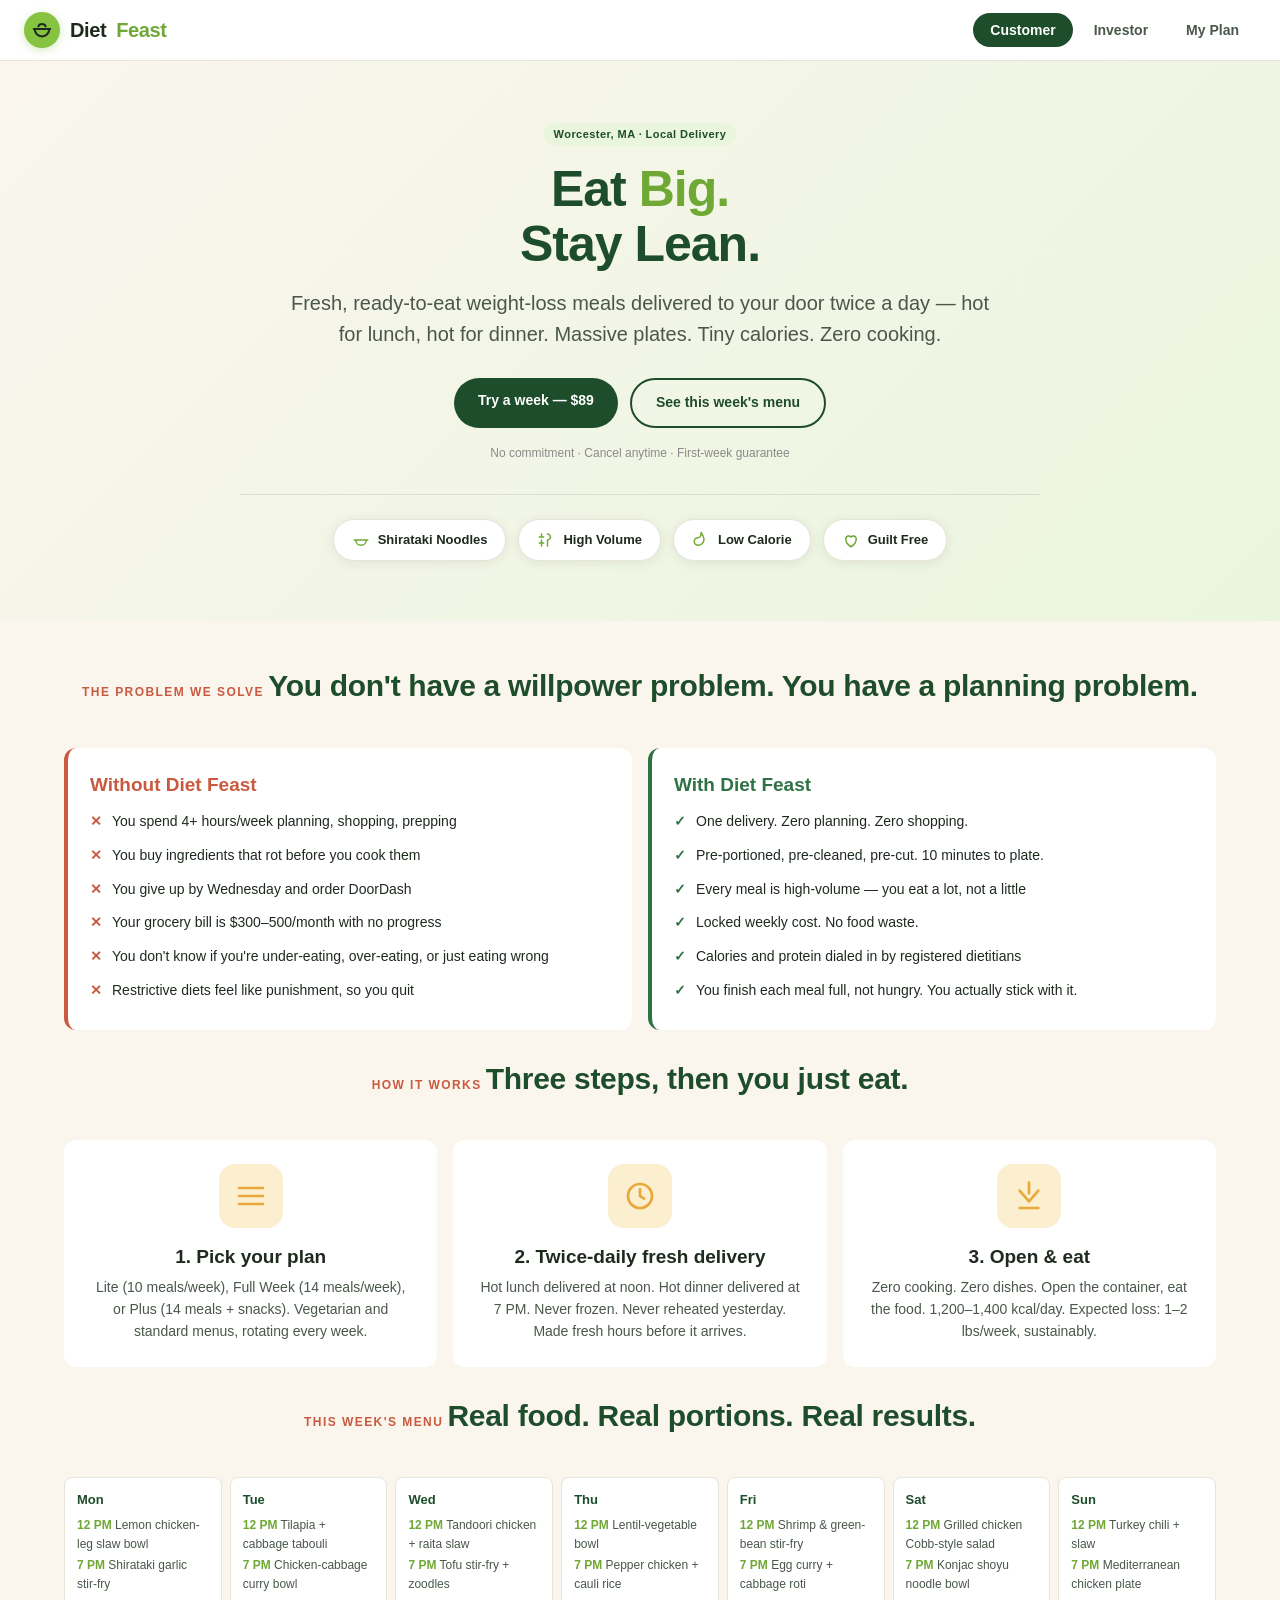
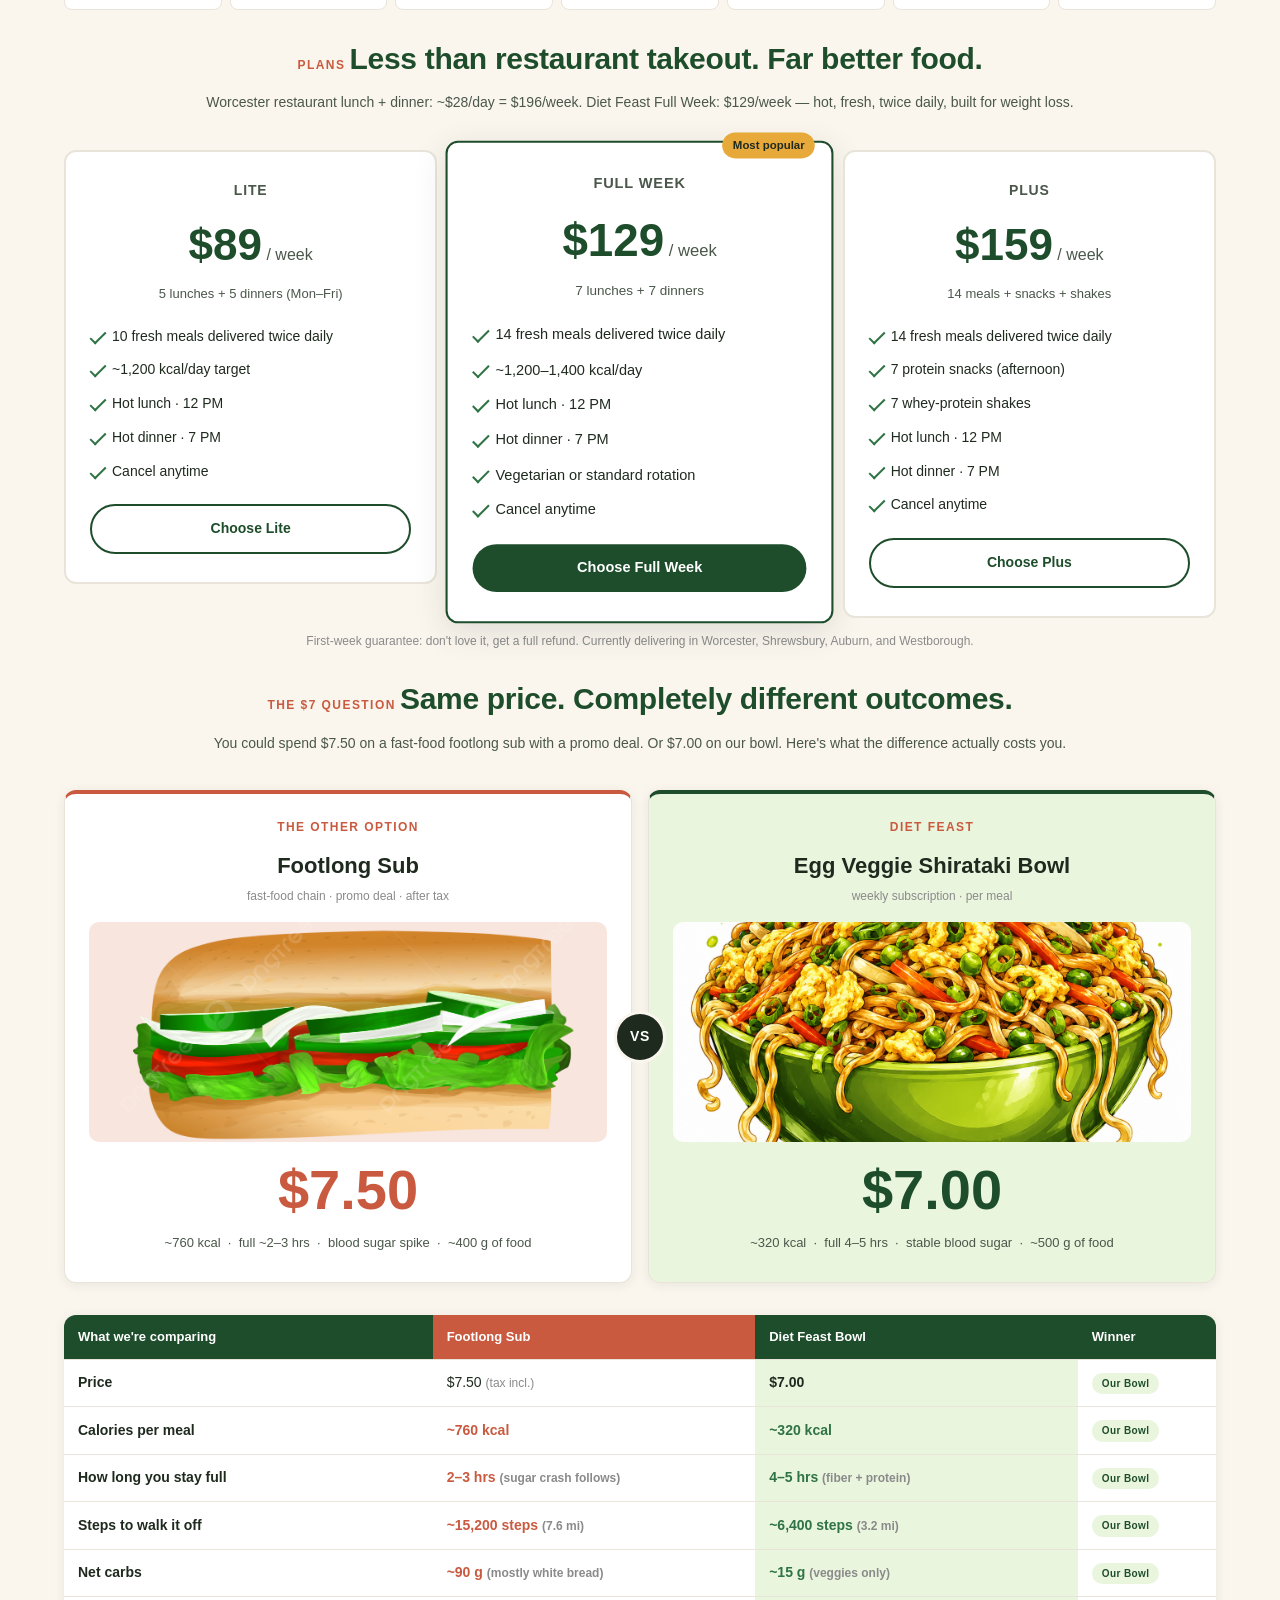
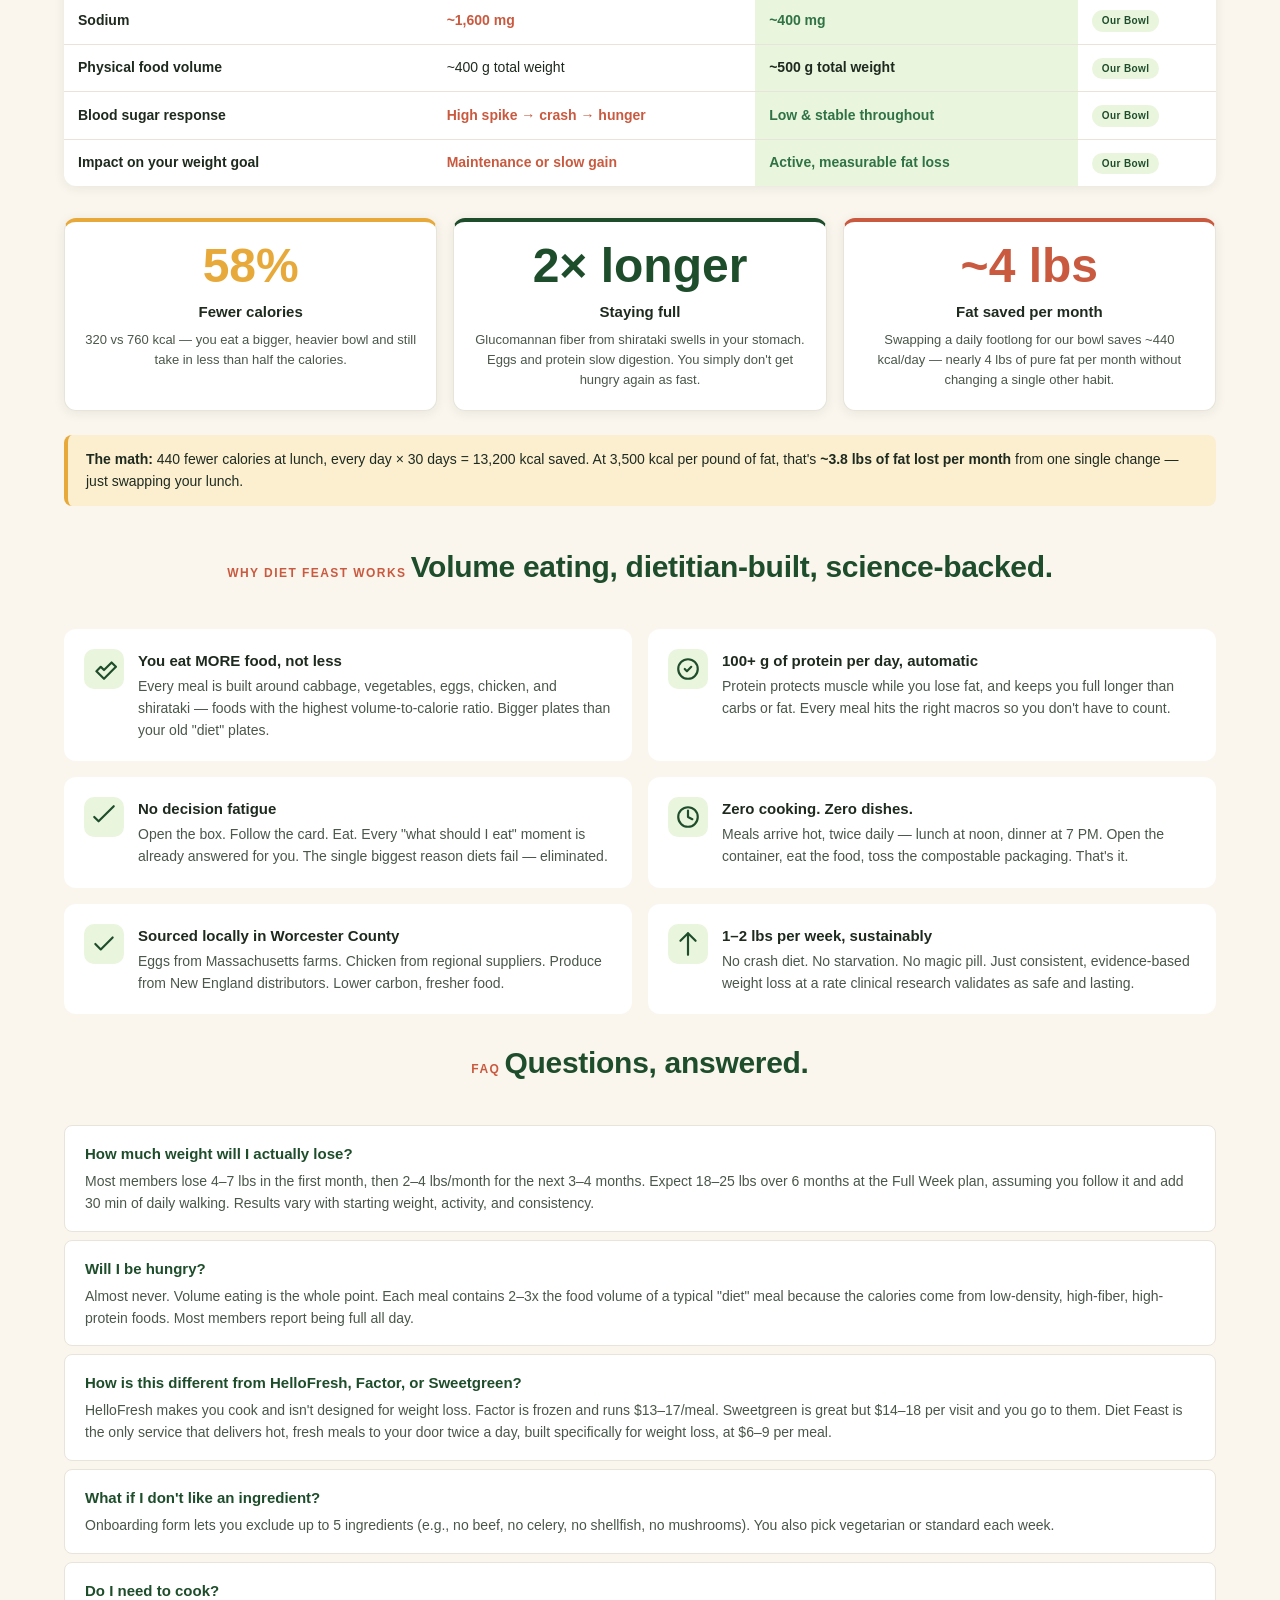
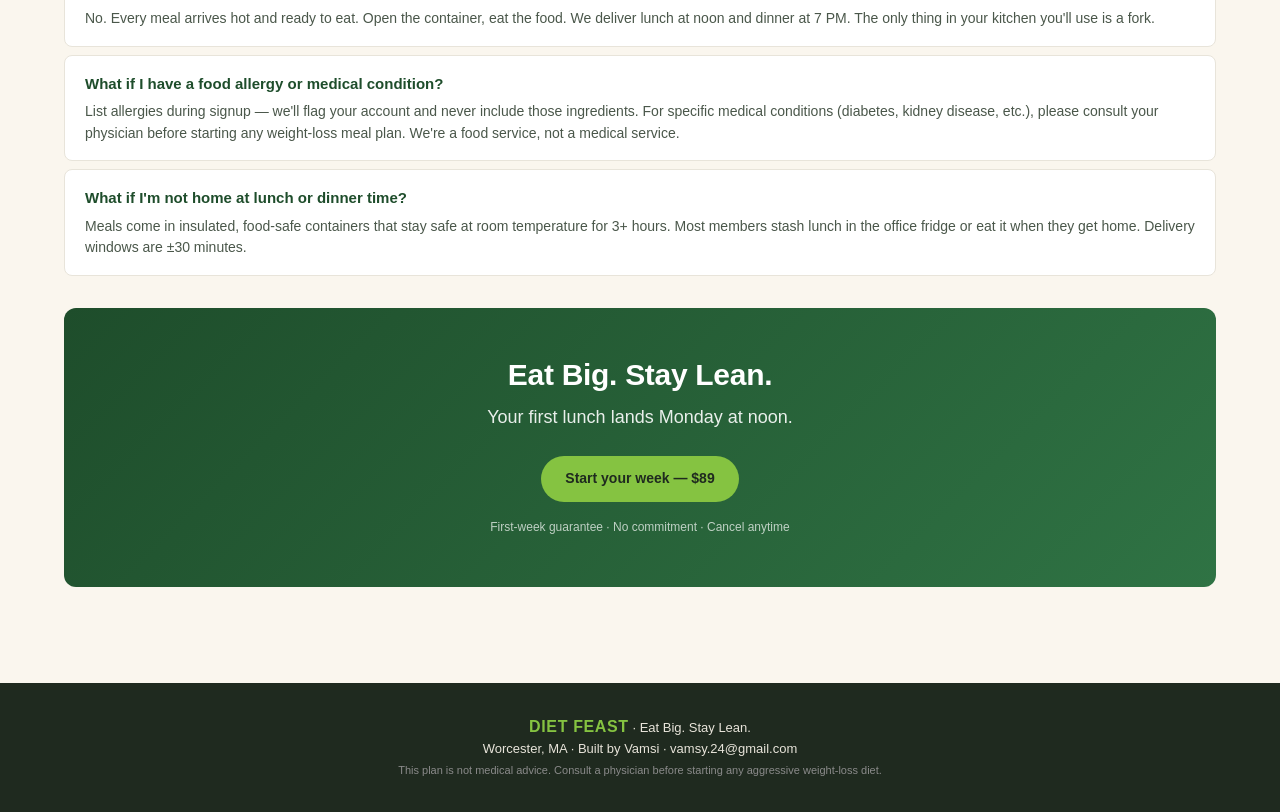
==== commit c1744dfc: "Initial publish: Diet Feast customer pitch site Includes homepage (index.html) with pricing, vs-foot" ====
--- a/index.html
+++ b/index.html
@@ -647,6 +647,136 @@
   <p class="tiny" style="text-align:center; margin-top:14px;">First-week guarantee: don't love it, get a full refund. Currently delivering in Worcester, Shrewsbury, Auburn, and Westborough.</p>
 
   <div class="section-spacer"></div>
+
+  <!-- ===== VS SUBWAY COMPARISON ===== -->
+  <div class="section-head" id="vs-footlong">
+    <span class="eyebrow">The $7 Question</span>
+    <h2>Same price. Completely different outcomes.</h2>
+    <p class="muted" style="margin-top:8px;">You could spend $7.50 on a fast-food footlong sub with a promo deal. Or $7.00 on our bowl. Here's what the difference actually costs you.</p>
+  </div>
+
+  <div class="grid g2" style="margin-bottom:32px; position:relative;">
+    <div class="card" style="border-top:4px solid var(--terra); text-align:center; padding:24px 24px 28px;">
+      <div class="eyebrow" style="color:var(--terra);">The Other Option</div>
+      <div style="font-size:22px; font-weight:800; color:var(--ink); margin:10px 0 4px;">Footlong Sub</div>
+      <div class="tiny" style="margin-bottom:16px;">fast-food chain · promo deal · after tax</div>
+      <!-- Replace the src URL below with any free sandwich photo, e.g. from pexels.com -->
+      <div style="width:100%; height:220px; border-radius:10px; overflow:hidden; margin-bottom:20px; background:var(--terra-light); display:flex; align-items:center; justify-content:center;">
+        <img src="images/footlong-sub.png"
+             alt="Footlong Sub"
+             style="width:100%; height:100%; object-fit:cover; display:block;"
+             onerror="this.parentElement.innerHTML='<span style=&quot;font-size:12px;color:var(--terra);font-weight:600;&quot;>Drop footlong-sub.png<br>in the images/ folder</span>'">
+      </div>
+      <div style="font-size:56px; font-weight:800; color:var(--terra); line-height:1;">$7.50</div>
+      <div class="muted" style="margin-top:14px; font-size:13px; line-height:1.7;">~760 kcal &nbsp;·&nbsp; full ~2–3 hrs &nbsp;·&nbsp; blood sugar spike &nbsp;·&nbsp; ~400 g of food</div>
+    </div>
+    <div class="card" style="border-top:4px solid var(--green-dark); background:var(--green-light); text-align:center; padding:24px 24px 28px;">
+      <div class="eyebrow">Diet Feast</div>
+      <div style="font-size:22px; font-weight:800; color:var(--ink); margin:10px 0 4px;">Egg Veggie Shirataki Bowl</div>
+      <div class="tiny" style="margin-bottom:16px;">weekly subscription · per meal</div>
+      <!-- Your bowl photo goes here — save it as images/bowl.jpg -->
+      <div style="width:100%; height:220px; border-radius:10px; overflow:hidden; margin-bottom:20px; background:var(--green-light); display:flex; align-items:center; justify-content:center;">
+        <img src="images/egg_noodles.png"
+             alt="Egg Veggie Shirataki Bowl"
+             style="width:100%; height:100%; object-fit:cover; display:block;"
+             onerror="this.parentElement.innerHTML='<span style=&quot;font-size:12px;color:var(--green-dark);font-weight:600;&quot;>Drop your bowl photo<br>in the images/ folder</span>'">
+      </div>
+      <div style="font-size:56px; font-weight:800; color:var(--green-dark); line-height:1;">$7.00</div>
+      <div class="muted" style="margin-top:14px; font-size:13px; line-height:1.7;">~320 kcal &nbsp;·&nbsp; full 4–5 hrs &nbsp;·&nbsp; stable blood sugar &nbsp;·&nbsp; ~500 g of food</div>
+    </div>
+    <div style="position:absolute; top:50%; left:50%; transform:translate(-50%,-50%); background:var(--ink); color:var(--white); border-radius:50%; width:52px; height:52px; display:flex; align-items:center; justify-content:center; font-weight:900; font-size:14px; letter-spacing:0.04em; border:3px solid var(--cream); z-index:5;">VS</div>
+  </div>
+
+  <table class="comparison-table" style="margin-bottom:32px;">
+    <thead>
+      <tr>
+        <th style="width:32%;">What we're comparing</th>
+        <th style="width:28%; background:var(--terra);">Footlong Sub</th>
+        <th style="width:28%;">Diet Feast Bowl</th>
+        <th style="width:12%;">Winner</th>
+      </tr>
+    </thead>
+    <tbody>
+      <tr>
+        <td><strong>Price</strong></td>
+        <td>$7.50 <span class="tiny">(tax incl.)</span></td>
+        <td style="background:var(--green-light);"><strong>$7.00</strong></td>
+        <td><span class="tag tag-green" style="font-size:10px;">Our Bowl</span></td>
+      </tr>
+      <tr>
+        <td><strong>Calories per meal</strong></td>
+        <td class="no">~760 kcal</td>
+        <td class="yes" style="background:var(--green-light);">~320 kcal</td>
+        <td><span class="tag tag-green" style="font-size:10px;">Our Bowl</span></td>
+      </tr>
+      <tr>
+        <td><strong>How long you stay full</strong></td>
+        <td class="no">2–3 hrs <span class="tiny">(sugar crash follows)</span></td>
+        <td class="yes" style="background:var(--green-light);">4–5 hrs <span class="tiny">(fiber + protein)</span></td>
+        <td><span class="tag tag-green" style="font-size:10px;">Our Bowl</span></td>
+      </tr>
+      <tr>
+        <td><strong>Steps to walk it off</strong></td>
+        <td class="no">~15,200 steps <span class="tiny">(7.6 mi)</span></td>
+        <td class="yes" style="background:var(--green-light);">~6,400 steps <span class="tiny">(3.2 mi)</span></td>
+        <td><span class="tag tag-green" style="font-size:10px;">Our Bowl</span></td>
+      </tr>
+      <tr>
+        <td><strong>Net carbs</strong></td>
+        <td class="no">~90 g <span class="tiny">(mostly white bread)</span></td>
+        <td class="yes" style="background:var(--green-light);">~15 g <span class="tiny">(veggies only)</span></td>
+        <td><span class="tag tag-green" style="font-size:10px;">Our Bowl</span></td>
+      </tr>
+      <tr>
+        <td><strong>Sodium</strong></td>
+        <td class="no">~1,600 mg</td>
+        <td class="yes" style="background:var(--green-light);">~400 mg</td>
+        <td><span class="tag tag-green" style="font-size:10px;">Our Bowl</span></td>
+      </tr>
+      <tr>
+        <td><strong>Physical food volume</strong></td>
+        <td>~400 g total weight</td>
+        <td style="background:var(--green-light);"><strong>~500 g total weight</strong></td>
+        <td><span class="tag tag-green" style="font-size:10px;">Our Bowl</span></td>
+      </tr>
+      <tr>
+        <td><strong>Blood sugar response</strong></td>
+        <td class="no">High spike &rarr; crash &rarr; hunger</td>
+        <td class="yes" style="background:var(--green-light);">Low &amp; stable throughout</td>
+        <td><span class="tag tag-green" style="font-size:10px;">Our Bowl</span></td>
+      </tr>
+      <tr>
+        <td><strong>Impact on your weight goal</strong></td>
+        <td class="no">Maintenance or slow gain</td>
+        <td class="yes" style="background:var(--green-light);">Active, measurable fat loss</td>
+        <td><span class="tag tag-green" style="font-size:10px;">Our Bowl</span></td>
+      </tr>
+    </tbody>
+  </table>
+
+  <div class="grid g3" style="margin-bottom:24px;">
+    <div class="card" style="text-align:center; border-top:4px solid var(--gold);">
+      <div style="font-size:48px; font-weight:800; color:var(--gold); line-height:1;">58%</div>
+      <div style="font-weight:700; font-size:15px; margin:10px 0 6px;">Fewer calories</div>
+      <p class="muted" style="font-size:13px;">320 vs 760 kcal — you eat a bigger, heavier bowl and still take in less than half the calories.</p>
+    </div>
+    <div class="card" style="text-align:center; border-top:4px solid var(--green-dark);">
+      <div style="font-size:48px; font-weight:800; color:var(--green-dark); line-height:1;">2&times; longer</div>
+      <div style="font-weight:700; font-size:15px; margin:10px 0 6px;">Staying full</div>
+      <p class="muted" style="font-size:13px;">Glucomannan fiber from shirataki swells in your stomach. Eggs and protein slow digestion. You simply don't get hungry again as fast.</p>
+    </div>
+    <div class="card" style="text-align:center; border-top:4px solid var(--terra);">
+      <div style="font-size:48px; font-weight:800; color:var(--terra); line-height:1;">~4 lbs</div>
+      <div style="font-weight:700; font-size:15px; margin:10px 0 6px;">Fat saved per month</div>
+      <p class="muted" style="font-size:13px;">Swapping a daily footlong for our bowl saves ~440 kcal/day — nearly 4 lbs of pure fat per month without changing a single other habit.</p>
+    </div>
+  </div>
+
+  <div class="tip-box">
+    <strong>The math:</strong> 440 fewer calories at lunch, every day &times; 30 days = 13,200 kcal saved. At 3,500 kcal per pound of fat, that's <strong>~3.8 lbs of fat lost per month</strong> from one single change — just swapping your lunch.
+  </div>
+
+  <div class="section-spacer"></div>
   <div class="section-head">
     <span class="eyebrow">Why Diet Feast works</span>
     <h2>Volume eating, dietitian-built, science-backed.</h2>
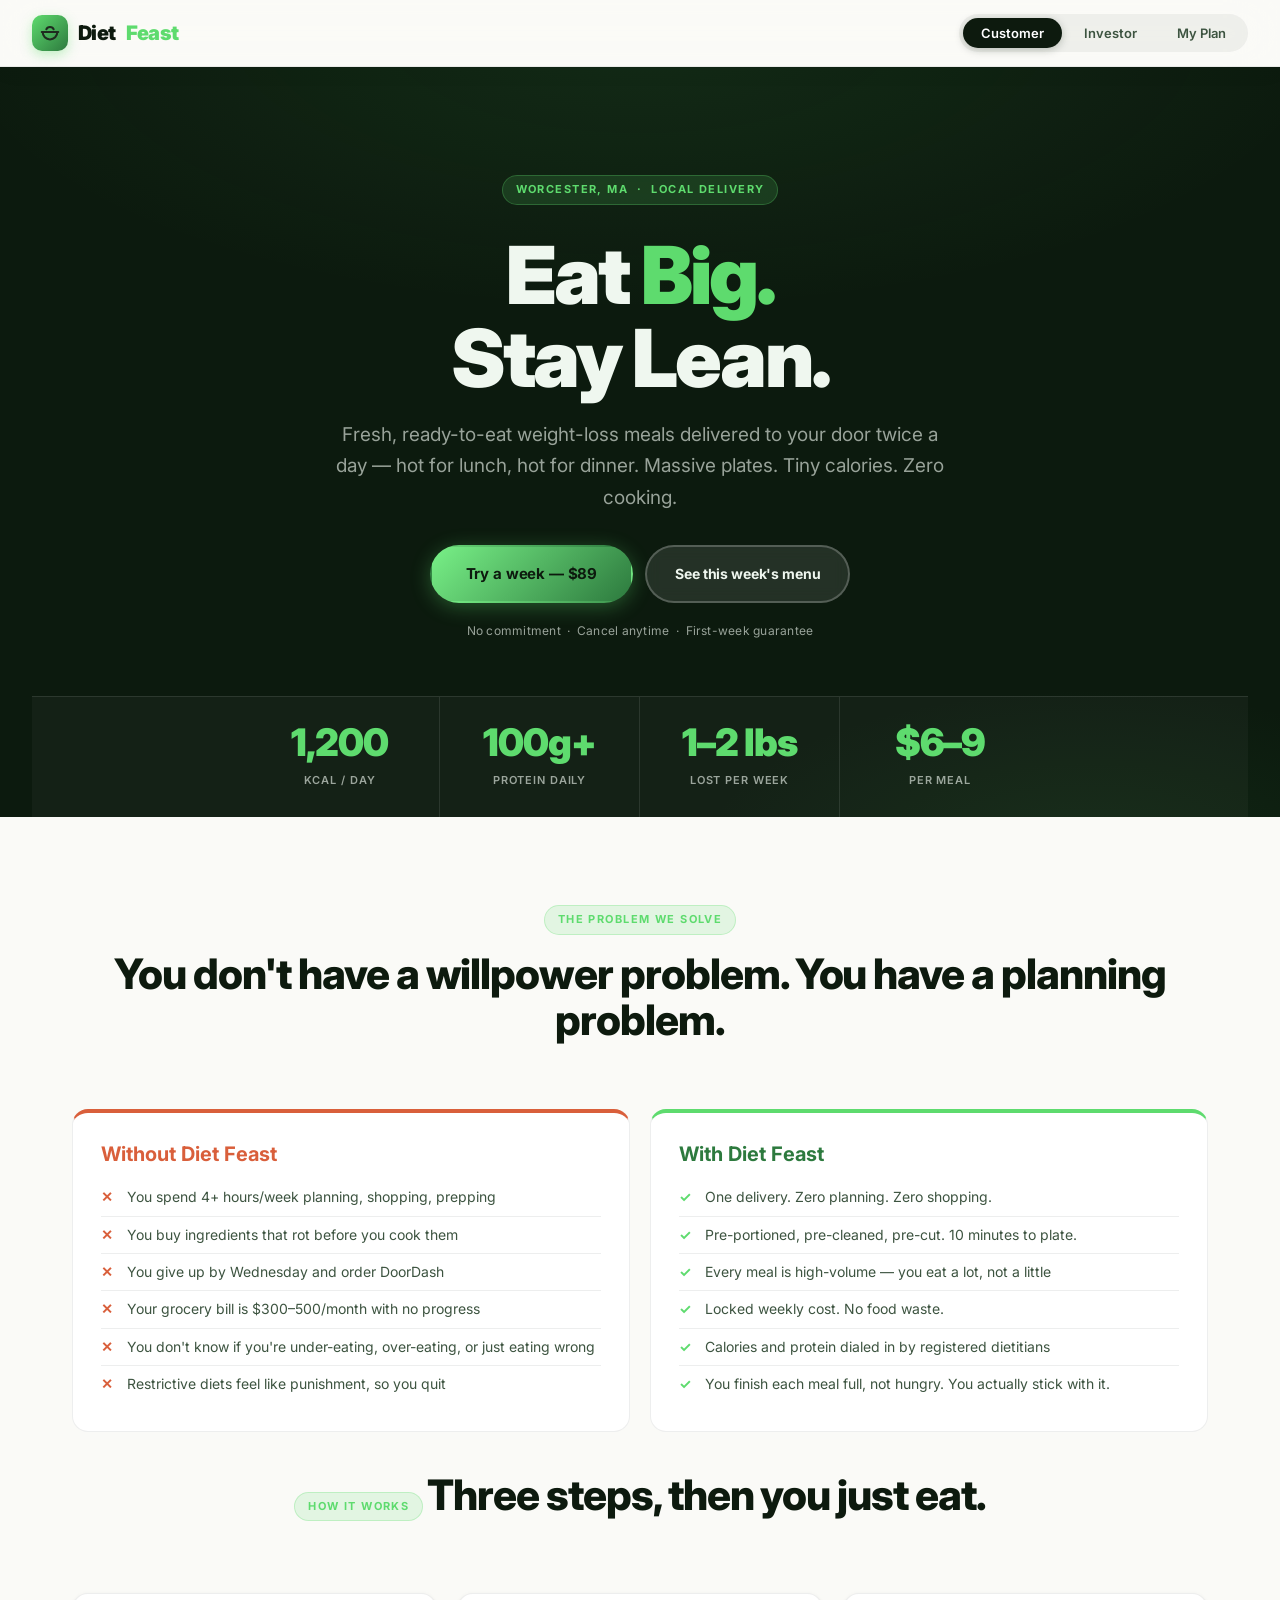
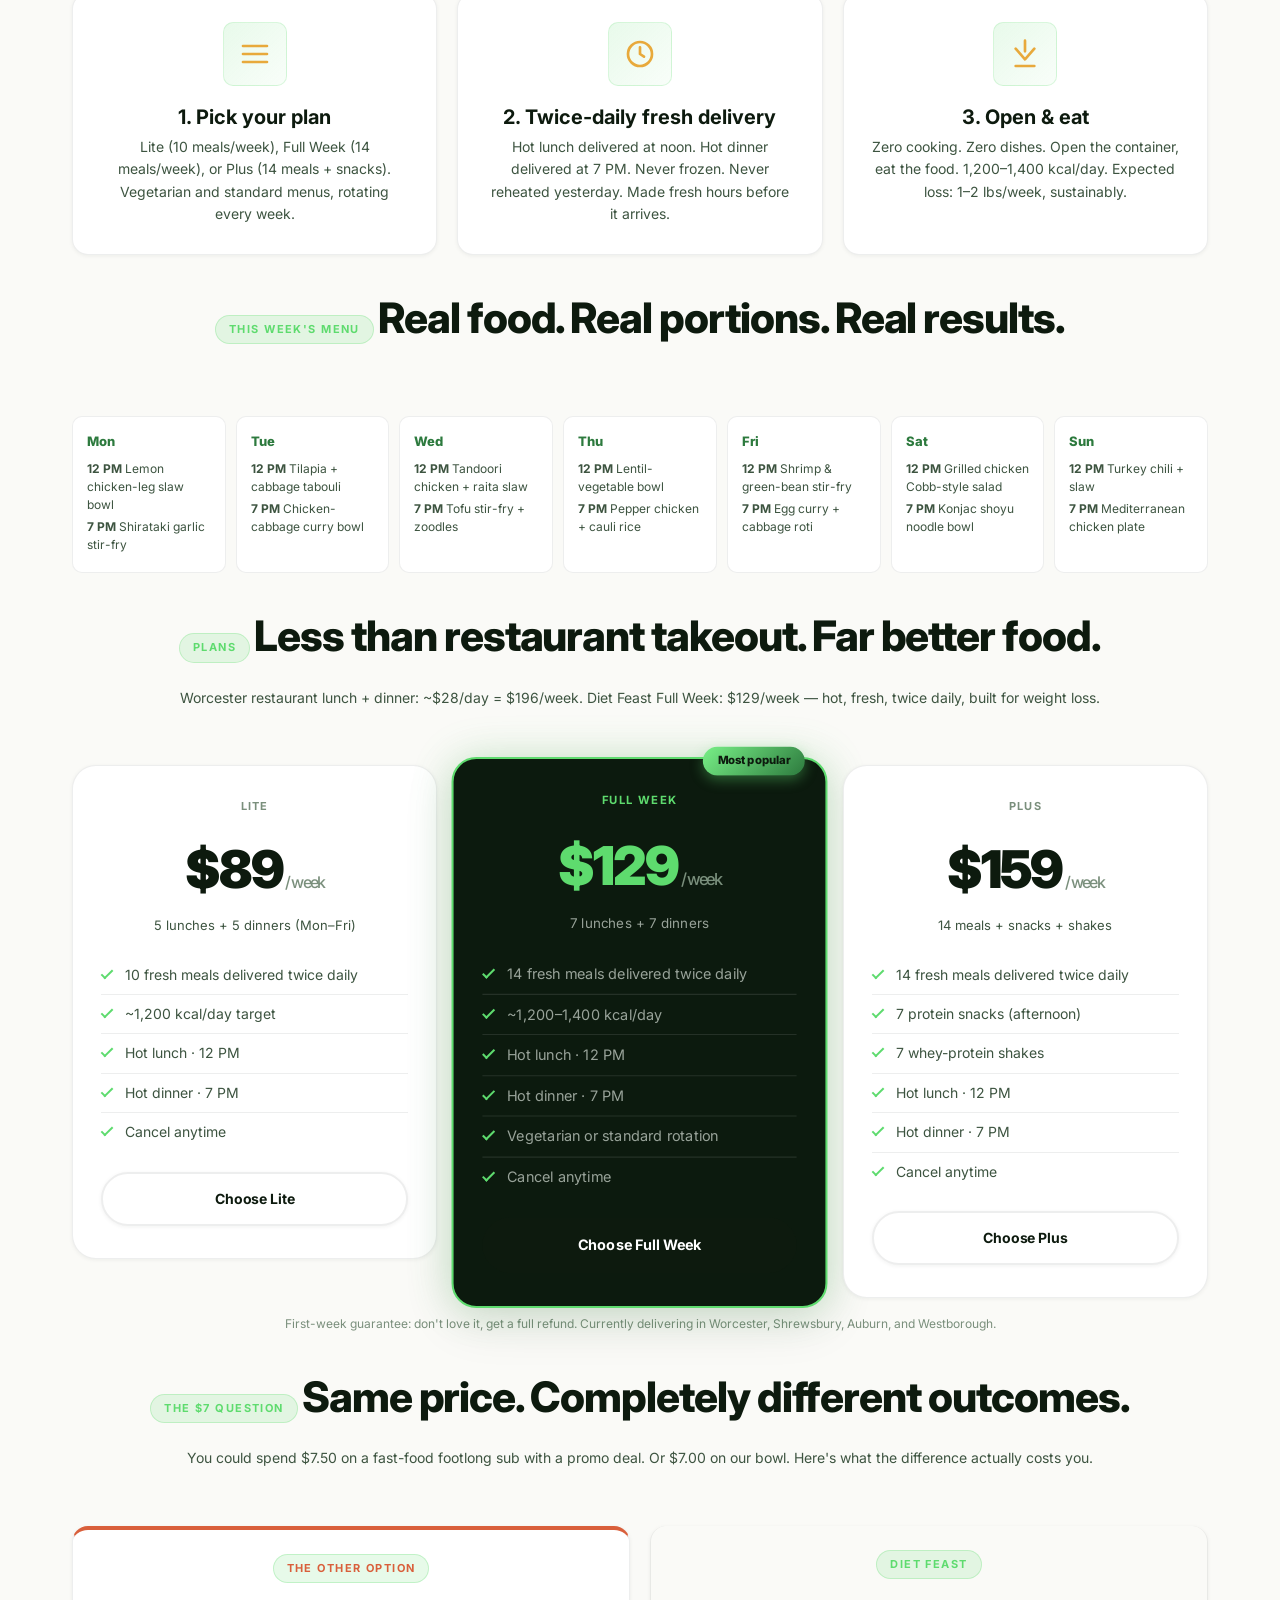
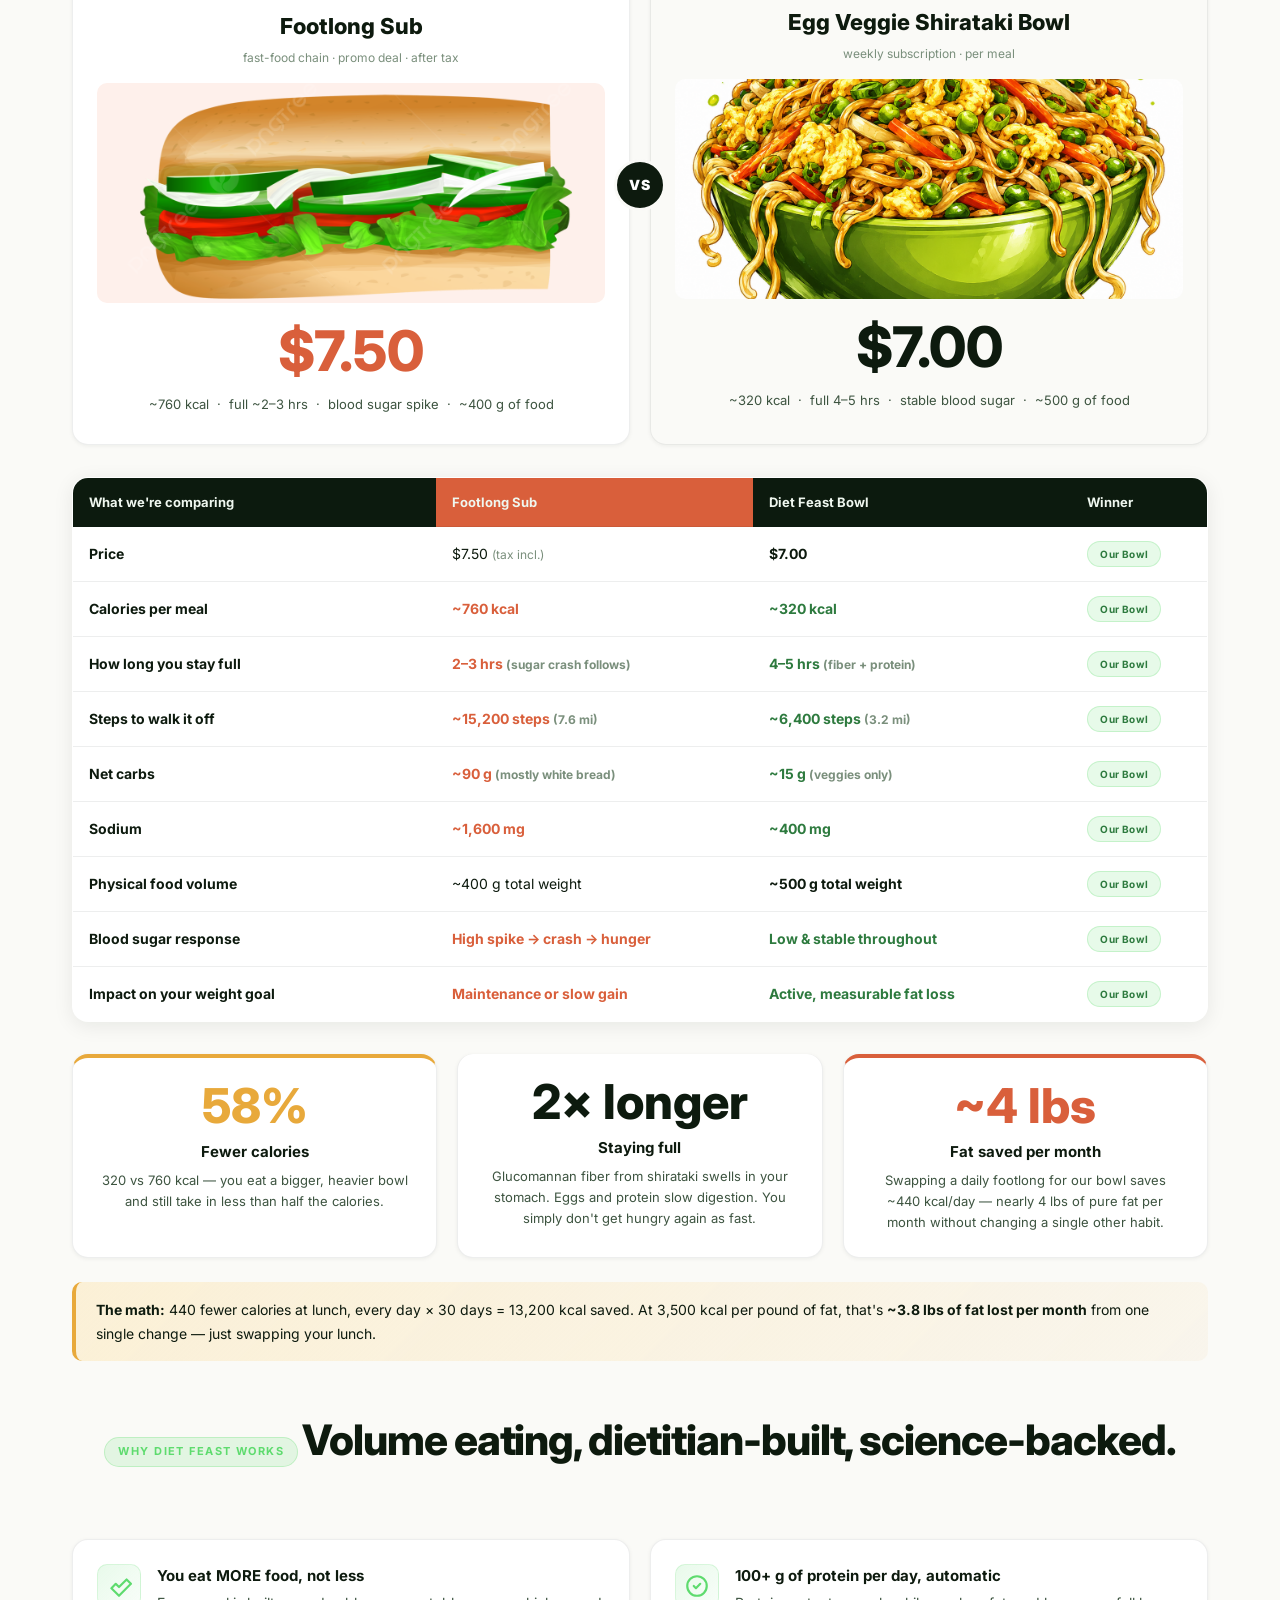
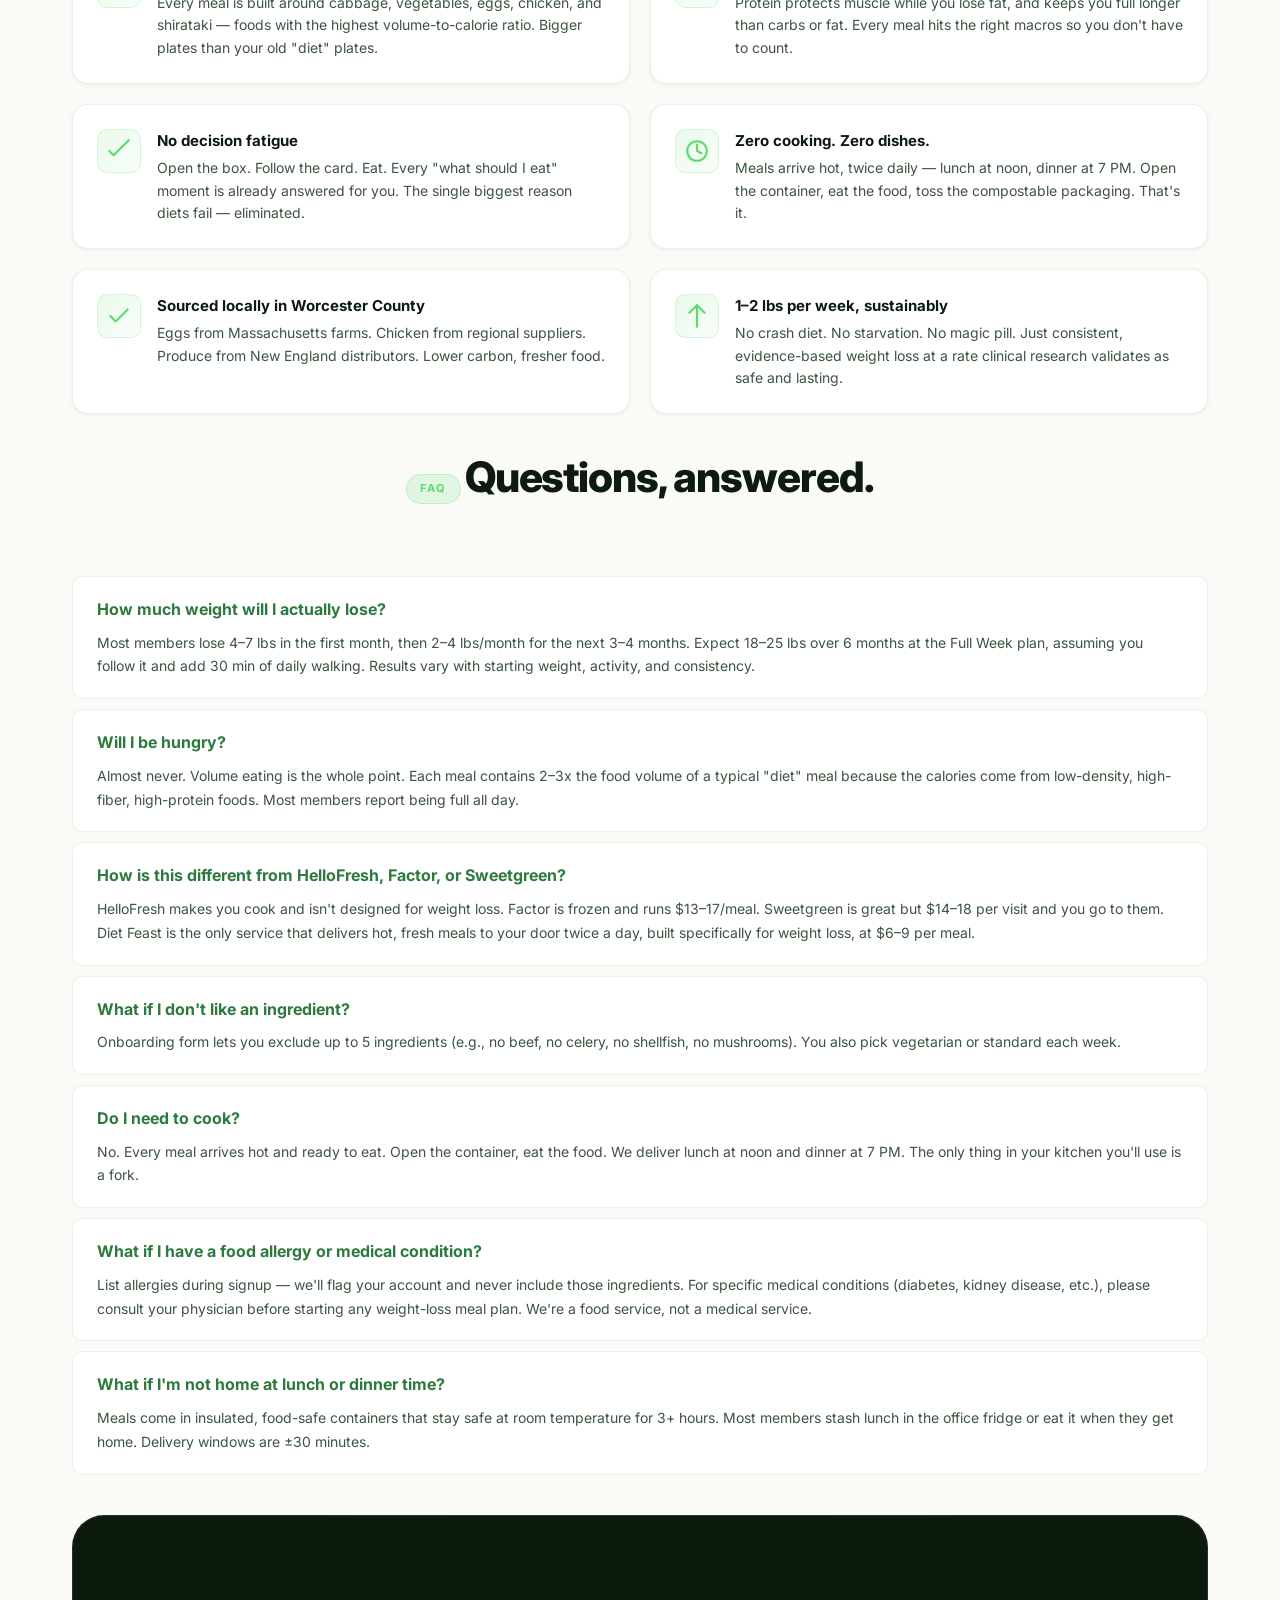
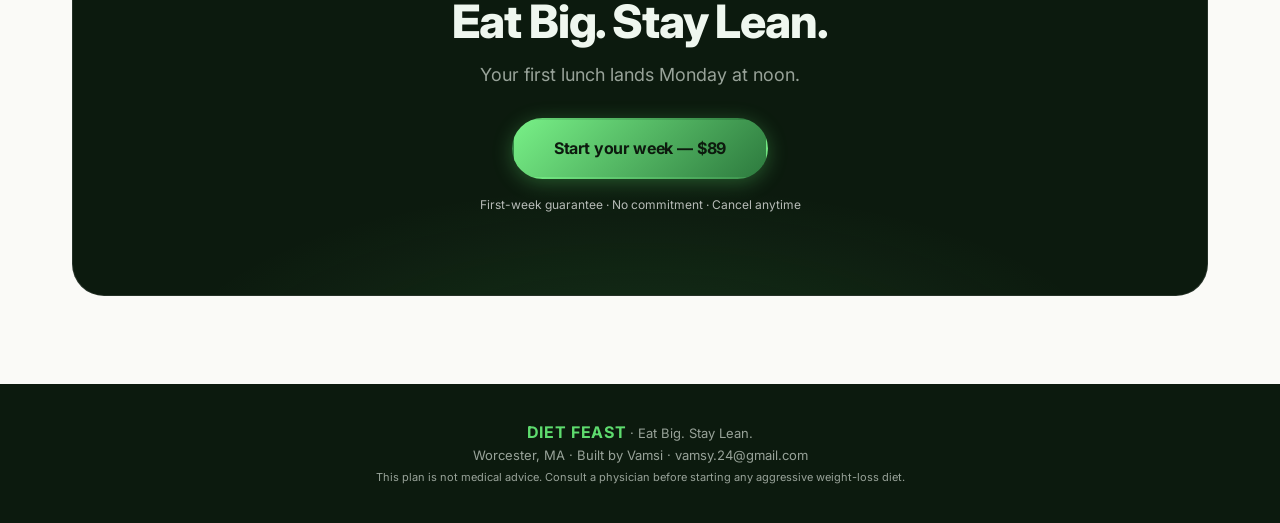
==== commit 8d6f18a8: "Premium redesign: Inter font, dark hero, scroll-reveal animations - Move all styles to css/main.css " ====
--- a/index.html
+++ b/index.html
@@ -1,431 +1,12 @@
-<!DOCTYPE html>
+﻿<!DOCTYPE html>
 <html lang="en">
 <head>
 <meta charset="UTF-8">
 <meta name="viewport" content="width=device-width, initial-scale=1.0">
 <title>Diet Feast — Eat Big. Stay Lean.</title>
-<style>
-:root {
-  --green-dark: #1E4D2B;
-  --green: #2F7344;
-  --lime: #85C341;
-  --lime-dark: #6FA834;
-  --green-light: #EAF5DE;
-  --terra: #C95A3F;
-  --terra-light: #F8E5DE;
-  --gold: #E8A93B;
-  --gold-light: #FBEFD0;
-  --cream: #FAF6EE;
-  --white: #FFFFFF;
-  --ink: #1F2A1F;
-  --ink-soft: #4A574A;
-  --gray: #8A8A8A;
-  --gray-light: #E8E4DA;
-  --shadow: 0 2px 12px rgba(31,42,31,0.08);
-  --shadow-lg: 0 8px 32px rgba(31,42,31,0.12);
-  --radius: 12px;
-  --radius-sm: 8px;
-}
-* { box-sizing: border-box; margin: 0; padding: 0; }
-html { scroll-behavior: smooth; }
-body {
-  font-family: -apple-system, BlinkMacSystemFont, 'Segoe UI', Roboto, sans-serif;
-  background: var(--cream);
-  color: var(--ink);
-  line-height: 1.55;
-  font-size: 15px;
-}
-.nav {
-  position: sticky; top: 0; z-index: 100;
-  background: var(--white);
-  border-bottom: 1px solid var(--gray-light);
-  padding: 12px 24px;
-  display: flex; align-items: center; justify-content: space-between;
-}
-.logo {
-  display: flex; align-items: center; gap: 10px;
-  font-weight: 900; font-size: 20px; color: var(--ink); letter-spacing: -0.02em;
-}
-.logo .lime { color: var(--lime-dark); }
-.logo-icon {
-  width: 36px; height: 36px;
-  background: var(--lime);
-  border-radius: 50%;
-  display: flex; align-items: center; justify-content: center;
-  box-shadow: 0 2px 8px rgba(133,195,65,0.35);
-}
-.tabs { display: flex; gap: 4px; }
-.tab {
-  padding: 8px 16px;
-  background: transparent; border: 1px solid transparent;
-  border-radius: 999px;
-  font-size: 14px; font-weight: 600;
-  color: var(--ink-soft); cursor: pointer;
-  transition: all 0.15s ease;
-}
-.tab:hover { background: var(--green-light); color: var(--green-dark); }
-.tab.active { background: var(--green-dark); color: var(--white); }
-.section { display: none; }
-.section.active { display: block; }
-.container { max-width: 1200px; margin: 0 auto; padding: 48px 24px; }
-.container-narrow { max-width: 980px; margin: 0 auto; padding: 48px 24px; }
-h1 { font-size: 44px; line-height: 1.1; font-weight: 800; letter-spacing: -0.02em; color: var(--green-dark); }
-h2 { font-size: 30px; line-height: 1.15; font-weight: 800; letter-spacing: -0.01em; color: var(--green-dark); margin-bottom: 8px; }
-h3 { font-size: 19px; font-weight: 700; color: var(--ink); margin-bottom: 6px; }
-h4 { font-size: 15px; font-weight: 700; color: var(--ink); margin-bottom: 4px; }
-.eyebrow {
-  font-size: 12px; font-weight: 700; letter-spacing: 0.12em;
-  text-transform: uppercase; color: var(--terra); margin-bottom: 12px;
-}
-.lead { font-size: 18px; color: var(--ink-soft); line-height: 1.55; margin-bottom: 8px; }
-.muted { color: var(--ink-soft); font-size: 14px; }
-.tiny { font-size: 12px; color: var(--gray); }
-.section-head { text-align: center; margin-bottom: 36px; }
-.section-head h2 { display: inline-block; }
-.grid { display: grid; gap: 16px; }
-.g2 { grid-template-columns: repeat(2, 1fr); }
-.g3 { grid-template-columns: repeat(3, 1fr); }
-.g4 { grid-template-columns: repeat(4, 1fr); }
-@media (max-width: 820px) {
-  .g2, .g3, .g4 { grid-template-columns: 1fr; }
-  h1 { font-size: 30px; }
-  h2 { font-size: 24px; }
-}
-.card {
-  background: var(--white);
-  border-radius: var(--radius);
-  padding: 20px;
-  box-shadow: var(--shadow);
-  border: 1px solid var(--gray-light);
-}
-.card-dark { background: var(--green-dark); color: var(--white); }
-.card-dark h2, .card-dark h3, .card-dark h4 { color: var(--white); }
-.card-dark .muted { color: rgba(255,255,255,0.75); }
-.card-warm { background: var(--terra); color: var(--white); }
-.card-warm h2, .card-warm h3 { color: var(--white); }
-.card-cream { background: var(--green-light); }
-.btn {
-  display: inline-block;
-  padding: 12px 24px;
-  background: var(--green-dark); color: var(--white);
-  border: none; border-radius: 999px;
-  font-weight: 700; font-size: 14px; cursor: pointer;
-  text-decoration: none;
-  transition: transform 0.15s ease;
-}
-.btn:hover { transform: translateY(-1px); }
-.btn-warm { background: var(--terra); }
-.btn-outline { background: transparent; color: var(--green-dark); border: 2px solid var(--green-dark); }
-.tag {
-  display: inline-block;
-  padding: 3px 10px; border-radius: 999px;
-  font-size: 11px; font-weight: 700; letter-spacing: 0.04em;
-  background: var(--gold-light); color: var(--gold);
-}
-.tag-green { background: var(--green-light); color: var(--green-dark); }
-.tag-terra { background: var(--terra-light); color: var(--terra); }
-
-/* ===== INVESTOR SECTION ===== */
-.hero-invest {
-  background: linear-gradient(135deg, var(--green-dark), var(--green));
-  color: var(--white);
-  padding: 80px 24px 60px;
-  text-align: center;
-}
-.hero-invest h1 { color: var(--white); margin-bottom: 16px; }
-.hero-invest .lead { color: rgba(255,255,255,0.85); margin-bottom: 28px; }
-.hero-stat-strip {
-  display: flex; justify-content: center; gap: 36px; flex-wrap: wrap;
-  margin-top: 32px;
-}
-.hero-stat { text-align: center; }
-.hero-stat-num { font-size: 32px; font-weight: 800; color: var(--gold); display: block; }
-.hero-stat-lbl { font-size: 12px; opacity: 0.85; letter-spacing: 0.06em; text-transform: uppercase; }
-.problem-stat {
-  background: var(--white); padding: 24px; border-radius: var(--radius);
-  border-left: 4px solid var(--terra);
-}
-.big-num { font-size: 40px; font-weight: 800; color: var(--terra); line-height: 1; }
-.pillar {
-  background: var(--white); padding: 24px; border-radius: var(--radius);
-  border-top: 4px solid var(--green-dark);
-}
-.pillar-icon {
-  width: 48px; height: 48px; border-radius: 12px;
-  background: var(--green-light);
-  display: flex; align-items: center; justify-content: center;
-  margin-bottom: 12px;
-}
-.svg-icon { width: 26px; height: 26px; stroke: var(--green-dark); fill: none; stroke-width: 2; stroke-linecap: round; stroke-linejoin: round; }
-.tier {
-  background: var(--white); padding: 24px; border-radius: var(--radius);
-  border: 2px solid var(--gray-light);
-  position: relative;
-}
-.tier.featured { border-color: var(--green-dark); background: var(--green-light); }
-.tier-price { font-size: 32px; font-weight: 800; color: var(--green-dark); margin: 8px 0; }
-.tier-price span { font-size: 14px; font-weight: 500; color: var(--ink-soft); }
-.tier ul { list-style: none; margin-top: 12px; }
-.tier li {
-  padding: 6px 0 6px 22px; position: relative; font-size: 14px;
-}
-.tier li::before {
-  content: ""; position: absolute; left: 0; top: 12px;
-  width: 14px; height: 6px; border-left: 2px solid var(--green); border-bottom: 2px solid var(--green);
-  transform: rotate(-45deg);
-}
-.tier-badge {
-  position: absolute; top: -10px; right: 16px;
-  background: var(--gold); color: var(--ink);
-  padding: 4px 10px; border-radius: 999px;
-  font-size: 11px; font-weight: 700;
-}
-.timeline { position: relative; padding-left: 32px; }
-.timeline::before {
-  content: ""; position: absolute; left: 12px; top: 4px; bottom: 4px;
-  width: 2px; background: var(--gray-light);
-}
-.phase { position: relative; padding-bottom: 24px; }
-.phase::before {
-  content: ""; position: absolute; left: -28px; top: 4px;
-  width: 18px; height: 18px; border-radius: 50%;
-  background: var(--green-dark);
-  border: 3px solid var(--cream);
-}
-.phase h4 { color: var(--green-dark); }
-.comparison-table {
-  width: 100%; border-collapse: collapse;
-  background: var(--white); border-radius: var(--radius); overflow: hidden;
-  box-shadow: var(--shadow); font-size: 14px;
-}
-.comparison-table th, .comparison-table td {
-  padding: 12px 14px; text-align: left; border-bottom: 1px solid var(--gray-light);
-}
-.comparison-table th { background: var(--green-dark); color: var(--white); font-weight: 700; font-size: 13px; }
-.comparison-table tr:last-child td { border-bottom: none; }
-.comparison-table .yes { color: var(--green); font-weight: 700; }
-.comparison-table .no { color: var(--terra); font-weight: 700; }
-.financials {
-  display: grid; grid-template-columns: 2fr 3fr; gap: 16px;
-}
-@media (max-width: 820px) { .financials { grid-template-columns: 1fr; } }
-.bar-chart { display: flex; align-items: flex-end; gap: 12px; height: 220px; padding-top: 24px; }
-.bar { flex: 1; background: linear-gradient(to top, var(--green-dark), var(--green)); border-radius: 6px 6px 0 0; position: relative; min-height: 20px; }
-.bar-lbl { position: absolute; bottom: -22px; left: 0; right: 0; text-align: center; font-size: 11px; color: var(--ink-soft); font-weight: 600; }
-.bar-val { position: absolute; top: -22px; left: 0; right: 0; text-align: center; font-size: 12px; color: var(--green-dark); font-weight: 700; }
-.econ-row {
-  display: flex; align-items: center; justify-content: space-between;
-  padding: 10px 0; border-bottom: 1px dashed var(--gray-light); font-size: 14px;
-}
-.econ-row:last-child { border-bottom: 2px solid var(--green-dark); padding-top: 14px; margin-top: 6px; font-weight: 700; }
-
-/* ===== PERSONAL SECTION ===== */
-.profile-grid { display: grid; grid-template-columns: repeat(4, 1fr); gap: 16px; }
-@media (max-width: 820px) { .profile-grid { grid-template-columns: repeat(2, 1fr); } }
-.stat-card {
-  background: var(--white); padding: 18px; border-radius: var(--radius);
-  border-left: 4px solid var(--green-dark);
-}
-.stat-num { font-size: 28px; font-weight: 800; color: var(--green-dark); line-height: 1.1; }
-.stat-lbl { font-size: 12px; color: var(--ink-soft); letter-spacing: 0.04em; text-transform: uppercase; margin-top: 4px; }
-.stat-sub { font-size: 12px; color: var(--gray); margin-top: 4px; }
-.store {
-  background: var(--white); border-radius: var(--radius); padding: 20px;
-  border-top: 4px solid var(--terra);
-}
-.store-head {
-  display: flex; align-items: center; justify-content: space-between;
-  margin-bottom: 12px; padding-bottom: 10px; border-bottom: 1px solid var(--gray-light);
-}
-.store-name { font-weight: 800; font-size: 16px; color: var(--ink); }
-.store-loc { font-size: 12px; color: var(--ink-soft); }
-.store-total { font-weight: 800; color: var(--terra); font-size: 17px; }
-.store-list { list-style: none; }
-.store-item {
-  display: flex; justify-content: space-between; padding: 6px 0;
-  border-bottom: 1px dashed var(--gray-light); font-size: 14px;
-}
-.store-item:last-child { border-bottom: none; }
-.store-item .price { font-weight: 700; color: var(--green-dark); }
-.day-card {
-  background: var(--white); border-radius: var(--radius); overflow: hidden;
-  box-shadow: var(--shadow); margin-bottom: 16px;
-  border: 1px solid var(--gray-light);
-}
-.day-head {
-  background: linear-gradient(135deg, var(--green-dark), var(--green));
-  color: var(--white); padding: 14px 20px;
-  display: flex; align-items: center; justify-content: space-between;
-}
-.day-head h3 { color: var(--white); margin: 0; font-size: 17px; }
-.day-macros { display: flex; gap: 16px; font-size: 12px; }
-.day-macros span { display: flex; flex-direction: column; align-items: center; }
-.day-macros strong { font-size: 15px; color: var(--gold); }
-.day-body { padding: 18px 20px; }
-.meal {
-  display: grid; grid-template-columns: 64px 1fr;
-  gap: 14px; padding: 14px 0; border-bottom: 1px solid var(--gray-light);
-}
-.meal:last-child { border-bottom: none; }
-.meal-time {
-  background: var(--green-light); border-radius: var(--radius-sm);
-  padding: 8px 4px; text-align: center;
-  display: flex; flex-direction: column; align-items: center; justify-content: center;
-}
-.meal-time strong { color: var(--green-dark); font-size: 13px; font-weight: 800; }
-.meal-time span { font-size: 10px; color: var(--ink-soft); margin-top: 2px; }
-.meal-content h4 { color: var(--green-dark); margin-bottom: 4px; }
-.meal-recipe { font-size: 13px; color: var(--ink-soft); margin-bottom: 6px; line-height: 1.5; }
-.meal-stats {
-  display: flex; gap: 12px; flex-wrap: wrap; margin-top: 8px; font-size: 11px;
-}
-.meal-stats .stat {
-  background: var(--cream); padding: 3px 8px; border-radius: 999px;
-  color: var(--ink-soft); font-weight: 600;
-}
-.benefit { font-size: 12px; color: var(--green); margin-top: 4px; font-style: italic; }
-.precaution { font-size: 12px; color: var(--terra); margin-top: 2px; }
-.ingredient-grid {
-  display: grid; grid-template-columns: repeat(2, 1fr); gap: 14px;
-}
-@media (max-width: 820px) { .ingredient-grid { grid-template-columns: 1fr; } }
-.ing-card {
-  background: var(--white); padding: 14px; border-radius: var(--radius-sm);
-  border-left: 3px solid var(--green);
-}
-.ing-card h4 { color: var(--green-dark); font-size: 14px; }
-.ing-card .muted { font-size: 12px; margin-top: 4px; }
-
-/* ===== CUSTOMER SECTION ===== */
-.hero-cust {
-  background: linear-gradient(135deg, var(--cream), var(--green-light));
-  padding: 60px 24px;
-  text-align: center;
-  position: relative;
-}
-.feature-pills {
-  display: flex; justify-content: center; gap: 12px; flex-wrap: wrap;
-  margin-top: 32px; padding-top: 24px;
-  border-top: 1px solid rgba(31,42,31,0.1);
-  max-width: 800px; margin-left: auto; margin-right: auto;
-}
-.pill {
-  display: flex; align-items: center; gap: 8px;
-  background: var(--white); padding: 10px 18px; border-radius: 999px;
-  font-size: 13px; font-weight: 700; color: var(--ink);
-  box-shadow: var(--shadow); border: 1px solid var(--gray-light);
-}
-.pill svg { width: 18px; height: 18px; flex-shrink: 0; }
-.hero-cust h1 { font-size: 50px; color: var(--green-dark); }
-@media (max-width: 820px) { .hero-cust h1 { font-size: 32px; } }
-.hero-cust .lead { font-size: 20px; max-width: 700px; margin: 16px auto 28px; }
-.hero-cta { display: flex; gap: 12px; justify-content: center; flex-wrap: wrap; }
-.problem-card {
-  background: var(--white); padding: 20px; border-radius: var(--radius);
-  border-top: 4px solid var(--terra);
-}
-.problem-card h4 { color: var(--terra); margin-bottom: 8px; font-size: 16px; }
-.solution-card {
-  background: var(--white); padding: 24px; border-radius: var(--radius);
-  text-align: center;
-}
-.solution-icon {
-  width: 64px; height: 64px; margin: 0 auto 14px;
-  border-radius: 16px; background: var(--gold-light);
-  display: flex; align-items: center; justify-content: center;
-}
-.menu-preview {
-  display: grid; grid-template-columns: repeat(7, 1fr); gap: 8px;
-}
-@media (max-width: 820px) { .menu-preview { grid-template-columns: repeat(2, 1fr); } }
-.menu-day {
-  background: var(--white); border-radius: var(--radius-sm);
-  padding: 12px; border: 1px solid var(--gray-light);
-  font-size: 12px;
-}
-.menu-day strong { color: var(--green-dark); display: block; margin-bottom: 6px; font-size: 13px; }
-.menu-day p { margin: 3px 0; color: var(--ink-soft); }
-.cust-tier {
-  background: var(--white); padding: 28px 24px; border-radius: var(--radius);
-  border: 2px solid var(--gray-light);
-  position: relative; text-align: center;
-}
-.cust-tier.featured { border-color: var(--green-dark); transform: scale(1.04); box-shadow: var(--shadow-lg); }
-.cust-tier-name { font-size: 14px; letter-spacing: 0.06em; text-transform: uppercase; color: var(--ink-soft); font-weight: 700; }
-.cust-tier-price { font-size: 44px; font-weight: 800; color: var(--green-dark); margin: 10px 0 4px; }
-.cust-tier-price span { font-size: 16px; font-weight: 500; color: var(--ink-soft); }
-.cust-tier-sub { font-size: 13px; color: var(--ink-soft); margin-bottom: 16px; }
-.cust-tier ul { list-style: none; text-align: left; margin: 16px 0; }
-.cust-tier li { padding: 6px 0 6px 22px; position: relative; font-size: 14px; }
-.cust-tier li::before {
-  content: ""; position: absolute; left: 0; top: 12px;
-  width: 14px; height: 6px; border-left: 2px solid var(--green); border-bottom: 2px solid var(--green);
-  transform: rotate(-45deg);
-}
-.benefit-card {
-  background: var(--white); padding: 20px; border-radius: var(--radius);
-  display: flex; gap: 14px; align-items: flex-start;
-}
-.benefit-icon {
-  flex: 0 0 40px; height: 40px; border-radius: 10px;
-  background: var(--green-light);
-  display: flex; align-items: center; justify-content: center;
-}
-.faq-item {
-  background: var(--white); border-radius: var(--radius-sm);
-  padding: 16px 20px; margin-bottom: 8px;
-  border: 1px solid var(--gray-light);
-}
-.faq-item h4 { color: var(--green-dark); margin-bottom: 6px; }
-.faq-item p { font-size: 14px; color: var(--ink-soft); }
-.cta-strip {
-  background: linear-gradient(135deg, var(--green-dark), var(--green));
-  color: var(--white); padding: 50px 24px;
-  text-align: center; border-radius: var(--radius);
-  margin-top: 32px;
-}
-.cta-strip h2 { color: var(--white); }
-.cta-strip .lead { color: rgba(255,255,255,0.9); margin: 12px 0 24px; }
-.compare-strip {
-  display: grid; grid-template-columns: 1fr 1fr; gap: 16px;
-  margin-top: 24px;
-}
-@media (max-width: 820px) { .compare-strip { grid-template-columns: 1fr; } }
-.compare-side {
-  background: var(--white); padding: 22px; border-radius: var(--radius);
-}
-.compare-side.bad { border-left: 4px solid var(--terra); }
-.compare-side.good { border-left: 4px solid var(--green); }
-.compare-side ul { list-style: none; }
-.compare-side li { padding: 6px 0 6px 22px; position: relative; font-size: 14px; }
-.compare-side.bad li::before { content: "✕"; position: absolute; left: 0; color: var(--terra); font-weight: 700; }
-.compare-side.good li::before { content: "✓"; position: absolute; left: 0; color: var(--green); font-weight: 700; }
-.footer {
-  background: var(--ink); color: var(--gray-light);
-  padding: 32px 24px; text-align: center; font-size: 13px;
-  margin-top: 48px;
-}
-.tip-box {
-  background: var(--gold-light); border-left: 4px solid var(--gold);
-  padding: 14px 18px; border-radius: var(--radius-sm);
-  margin: 12px 0; font-size: 14px;
-}
-.tip-box strong { color: var(--ink); }
-.precaution-box {
-  background: var(--terra-light); border-left: 4px solid var(--terra);
-  padding: 14px 18px; border-radius: var(--radius-sm);
-  margin: 12px 0; font-size: 14px;
-}
-.section-spacer { height: 32px; }
-.subhead {
-  display: flex; align-items: center; gap: 12px;
-  margin: 32px 0 16px;
-}
-.subhead::before, .subhead::after {
-  content: ""; flex: 1; height: 1px; background: var(--gray-light);
-}
-.subhead h3 { color: var(--green-dark); font-size: 18px; margin: 0; }
-</style>
+<link rel="preconnect" href="https://fonts.googleapis.com">
+<link rel="preconnect" href="https://fonts.gstatic.com" crossorigin>
+<link rel="stylesheet" href="css/main.css">
 </head>
 <body>
 
@@ -451,30 +32,30 @@
 <section id="customer" class="section active">
 
 <div class="hero-cust">
-  <span class="tag tag-green">Worcester, MA · Local Delivery</span>
-  <h1 style="margin-top:16px;">Eat <span style="color:var(--lime-dark);">Big.</span><br>Stay Lean.</h1>
+  <span class="eyebrow">Worcester, MA &nbsp;·&nbsp; Local Delivery</span>
+  <h1 style="margin-top:12px;">Eat <span class="accent">Big.</span><br>Stay Lean.</h1>
   <p class="lead">Fresh, ready-to-eat weight-loss meals delivered to your door twice a day — hot for lunch, hot for dinner. Massive plates. Tiny calories. Zero cooking.</p>
   <div class="hero-cta">
-    <a class="btn" href="#pricing-cust">Try a week — $89</a>
-    <a class="btn btn-outline" href="#menu-cust">See this week's menu</a>
-  </div>
-  <p class="tiny" style="margin-top:16px;">No commitment · Cancel anytime · First-week guarantee</p>
-  <div class="feature-pills">
-    <div class="pill">
-      <svg viewBox="0 0 24 24" fill="none" stroke="#6FA834" stroke-width="2" stroke-linecap="round" stroke-linejoin="round"><path d="M3 12h18M5 12c0 4 3 7 7 7s7-3 7-7"/></svg>
-      <span>Shirataki Noodles</span>
-    </div>
-    <div class="pill">
-      <svg viewBox="0 0 24 24" fill="none" stroke="#6FA834" stroke-width="2" stroke-linecap="round" stroke-linejoin="round"><path d="M6 4v4M6 12v8M3 8h6M3 16h6M14 4c2 0 4 2 4 4s-2 4-4 4M14 12v8"/></svg>
-      <span>High Volume</span>
-    </div>
-    <div class="pill">
-      <svg viewBox="0 0 24 24" fill="none" stroke="#6FA834" stroke-width="2" stroke-linecap="round" stroke-linejoin="round"><path d="M12 2c2 3 4 5 4 9a8 8 0 0 1-8 8 5 5 0 0 1 0-10c2 0 4-2 4-4 0-1 0-2 0-3z"/></svg>
-      <span>Low Calorie</span>
-    </div>
-    <div class="pill">
-      <svg viewBox="0 0 24 24" fill="none" stroke="#6FA834" stroke-width="2" stroke-linecap="round" stroke-linejoin="round"><path d="M12 21s-7-4-7-11a4 4 0 0 1 7-2 4 4 0 0 1 7 2c0 7-7 11-7 11z"/></svg>
-      <span>Guilt Free</span>
+    <a class="btn btn-primary" href="#pricing-cust" style="padding:15px 34px; font-size:15px;">Try a week — $89</a>
+    <a class="btn btn-ghost-light" href="#menu-cust">See this week's menu</a>
+  </div>
+  <p class="hero-fine">No commitment &nbsp;·&nbsp; Cancel anytime &nbsp;·&nbsp; First-week guarantee</p>
+  <div class="hero-stats-bar">
+    <div class="hero-stat-item">
+      <span class="hero-stat-num">1,200</span>
+      <span class="hero-stat-lbl">kcal / day</span>
+    </div>
+    <div class="hero-stat-item">
+      <span class="hero-stat-num">100g+</span>
+      <span class="hero-stat-lbl">protein daily</span>
+    </div>
+    <div class="hero-stat-item">
+      <span class="hero-stat-num">1–2 lbs</span>
+      <span class="hero-stat-lbl">lost per week</span>
+    </div>
+    <div class="hero-stat-item">
+      <span class="hero-stat-num">$6–9</span>
+      <span class="hero-stat-lbl">per meal</span>
     </div>
   </div>
 </div>
@@ -877,7 +458,7 @@
   <div class="cta-strip" id="cta-cust">
     <h2>Eat Big. Stay Lean.</h2>
     <p class="lead">Your first lunch lands Monday at noon.</p>
-    <a class="btn btn-warm" href="#" style="background:var(--lime); color:var(--ink);">Start your week — $89</a>
+    <a class="btn btn-primary" href="#" style="padding:16px 40px; font-size:16px;">Start your week — $89</a>
     <p class="tiny" style="margin-top:16px; color:rgba(255,255,255,0.7);">First-week guarantee · No commitment · Cancel anytime</p>
   </div>
 
@@ -1884,6 +1465,7 @@
 </div>
 
 <script>
+// Tab switching
 const tabs = document.querySelectorAll('.tab');
 const sections = document.querySelectorAll('.section');
 tabs.forEach(tab => {
@@ -1894,8 +1476,40 @@
     tab.classList.add('active');
     document.getElementById(target).classList.add('active');
     window.scrollTo({ top: 0, behavior: 'smooth' });
+    setTimeout(attachReveal, 50);
   });
 });
+
+// Scroll-reveal
+const revealObserver = new IntersectionObserver((entries) => {
+  entries.forEach(entry => {
+    if (entry.isIntersecting) {
+      entry.target.classList.add('revealed');
+      revealObserver.unobserve(entry.target);
+    }
+  });
+}, { threshold: 0.08, rootMargin: '0px 0px -32px 0px' });
+
+function attachReveal() {
+  const selectors = [
+    '.section-head',
+    '.grid > *',
+    '.compare-strip > *',
+    '.faq-item',
+    '.tip-box',
+    '.cta-strip',
+    '.menu-preview > *',
+  ];
+  document.querySelectorAll(selectors.join(',')).forEach((el, i) => {
+    if (el.hasAttribute('data-reveal')) return;
+    el.setAttribute('data-reveal', '');
+    const col = i % 4;
+    if (col > 0) el.setAttribute('data-reveal-delay', col);
+  });
+  document.querySelectorAll('[data-reveal]').forEach(el => revealObserver.observe(el));
+}
+
+attachReveal();
 </script>
 
 </body>
--- a/css/main.css
+++ b/css/main.css
@@ -0,0 +1,587 @@
+@import url('https://fonts.googleapis.com/css2?family=Inter:ital,opsz,wght@0,14..32,400;0,14..32,500;0,14..32,600;0,14..32,700;0,14..32,800;0,14..32,900;1,14..32,400&display=swap');
+
+/* ===== TOKENS ===== */
+:root {
+  --forest:        #0C1A0E;
+  --forest-mid:    #152119;
+  --forest-soft:   #1E3324;
+  --green:         #2D7A3E;
+  --lime:          #5EDB6E;
+  --lime-bright:   #78F087;
+  --lime-glow:     rgba(94,219,110,0.15);
+  --gold:          #E8A93B;
+  --gold-light:    #FBF0D6;
+  --cream:         #FAFAF7;
+  --white:         #FFFFFF;
+  --terra:         #D95F3B;
+  --terra-light:   #FEF0EB;
+  --ink:           #0D1A0E;
+  --ink-soft:      #3D5440;
+  --ink-muted:     #7A8F7C;
+  --on-dark:       #EFF7EF;
+  --on-dark-muted: rgba(239,247,239,0.62);
+  --border:        rgba(13,26,14,0.07);
+  --border-dark:   rgba(255,255,255,0.10);
+  --shadow-sm:     0 1px 4px rgba(13,26,14,0.06);
+  --shadow:        0 4px 20px rgba(13,26,14,0.08);
+  --shadow-lg:     0 12px 48px rgba(13,26,14,0.13);
+  --shadow-xl:     0 24px 80px rgba(13,26,14,0.18);
+  --glow:          0 0 40px rgba(94,219,110,0.22);
+  --radius-xs:     6px;
+  --radius-sm:     10px;
+  --radius:        16px;
+  --radius-lg:     24px;
+  --radius-xl:     32px;
+  --ease:          cubic-bezier(0.4,0,0.2,1);
+}
+
+/* ===== BASE ===== */
+*,*::before,*::after { box-sizing:border-box; margin:0; padding:0; }
+html { scroll-behavior:smooth; }
+body {
+  font-family:'Inter',-apple-system,BlinkMacSystemFont,'Segoe UI',sans-serif;
+  background:var(--cream);
+  color:var(--ink);
+  line-height:1.6;
+  font-size:15px;
+  -webkit-font-smoothing:antialiased;
+}
+img { display:block; max-width:100%; }
+a { text-decoration:none; }
+
+/* ===== TYPE ===== */
+h1 {
+  font-size:clamp(40px,7vw,80px);
+  line-height:1.04;
+  font-weight:900;
+  letter-spacing:-0.035em;
+  color:var(--ink);
+}
+h2 {
+  font-size:clamp(26px,4vw,42px);
+  line-height:1.1;
+  font-weight:800;
+  letter-spacing:-0.025em;
+  color:var(--ink);
+  margin-bottom:10px;
+}
+h3 { font-size:20px; font-weight:700; color:var(--ink); margin-bottom:6px; line-height:1.3; }
+h4 { font-size:15px; font-weight:700; color:var(--ink); margin-bottom:4px; }
+.eyebrow {
+  display:inline-flex; align-items:center; gap:6px;
+  font-size:11px; font-weight:700; letter-spacing:0.13em;
+  text-transform:uppercase; color:var(--lime);
+  background:var(--lime-glow); padding:5px 13px;
+  border-radius:999px; border:1px solid rgba(94,219,110,0.28);
+  margin-bottom:16px;
+}
+.lead { font-size:18px; color:var(--ink-soft); line-height:1.65; margin-bottom:8px; }
+.muted { color:var(--ink-soft); font-size:14px; line-height:1.6; }
+.tiny { font-size:12px; color:var(--ink-muted); }
+
+/* ===== LAYOUT ===== */
+.container        { max-width:1200px; margin:0 auto; padding:88px 32px; }
+.container-narrow { max-width:960px;  margin:0 auto; padding:88px 32px; }
+.section { display:none; }
+.section.active { display:block; }
+.section-head { text-align:center; margin-bottom:56px; }
+.section-head h2 { display:inline-block; }
+.section-spacer { height:40px; }
+.grid { display:grid; gap:20px; }
+.g2 { grid-template-columns:repeat(2,1fr); }
+.g3 { grid-template-columns:repeat(3,1fr); }
+.g4 { grid-template-columns:repeat(4,1fr); }
+@media(max-width:860px) {
+  .g2,.g3,.g4 { grid-template-columns:1fr; }
+  .container,.container-narrow { padding:56px 20px; }
+}
+
+/* ===== NAV ===== */
+.nav {
+  position:sticky; top:0; z-index:100;
+  background:rgba(250,250,247,0.82);
+  backdrop-filter:blur(24px);
+  -webkit-backdrop-filter:blur(24px);
+  border-bottom:1px solid var(--border);
+  padding:14px 32px;
+  display:flex; align-items:center; justify-content:space-between;
+  box-shadow:0 1px 0 var(--border),0 4px 24px rgba(13,26,14,0.04);
+}
+.logo {
+  display:flex; align-items:center; gap:10px;
+  font-weight:900; font-size:20px; color:var(--ink); letter-spacing:-0.03em;
+}
+.logo .lime { color:var(--lime); }
+.logo-icon {
+  width:36px; height:36px;
+  background:linear-gradient(135deg,var(--lime),var(--green));
+  border-radius:10px;
+  display:flex; align-items:center; justify-content:center;
+  box-shadow:0 4px 12px rgba(94,219,110,0.38);
+}
+.tabs {
+  display:flex; gap:4px;
+  background:rgba(13,26,14,0.05);
+  padding:4px; border-radius:999px;
+}
+.tab {
+  padding:7px 18px; background:transparent; border:none;
+  border-radius:999px; font-size:13px; font-weight:600;
+  color:var(--ink-soft); cursor:pointer;
+  transition:all 0.2s var(--ease); font-family:inherit;
+}
+.tab:hover { color:var(--ink); background:rgba(255,255,255,0.7); }
+.tab.active {
+  background:var(--ink); color:var(--white);
+  box-shadow:0 2px 8px rgba(13,26,14,0.25);
+}
+
+/* ===== BUTTONS ===== */
+.btn {
+  display:inline-flex; align-items:center; justify-content:center; gap:8px;
+  padding:14px 28px; border:2px solid transparent;
+  border-radius:999px; font-weight:700; font-size:14px;
+  cursor:pointer; font-family:inherit; letter-spacing:-0.01em;
+  background:var(--ink); color:var(--white);
+  transition:transform 0.2s var(--ease),box-shadow 0.2s var(--ease),background 0.2s;
+}
+.btn:hover { transform:translateY(-2px); box-shadow:0 8px 24px rgba(13,26,14,0.22); }
+.btn-primary {
+  background:linear-gradient(135deg,var(--lime-bright),var(--green));
+  color:var(--ink); border-color:transparent;
+  box-shadow:0 4px 20px rgba(94,219,110,0.32);
+}
+.btn-primary:hover { box-shadow:0 8px 36px rgba(94,219,110,0.48); }
+.btn-warm { background:var(--terra); }
+.btn-outline {
+  background:transparent; color:var(--ink);
+  border-color:var(--border); box-shadow:var(--shadow-sm);
+}
+.btn-outline:hover { border-color:rgba(13,26,14,0.2); background:var(--white); }
+.btn-ghost-light {
+  background:rgba(255,255,255,0.1); color:var(--on-dark);
+  border-color:rgba(255,255,255,0.22); backdrop-filter:blur(8px);
+}
+.btn-ghost-light:hover { background:rgba(255,255,255,0.18); transform:translateY(-2px); }
+
+/* ===== TAGS ===== */
+.tag {
+  display:inline-flex; align-items:center;
+  padding:4px 12px; border-radius:999px;
+  font-size:11px; font-weight:700; letter-spacing:0.04em;
+  background:var(--gold-light); color:var(--gold);
+}
+.tag-green {
+  background:var(--lime-glow); color:var(--green);
+  border:1px solid rgba(94,219,110,0.25);
+}
+.tag-terra { background:var(--terra-light); color:var(--terra); }
+
+/* ===== CARDS ===== */
+.card {
+  background:var(--white); border-radius:var(--radius); padding:24px;
+  box-shadow:var(--shadow-sm); border:1px solid var(--border);
+  transition:transform 0.25s var(--ease),box-shadow 0.25s var(--ease);
+}
+.card:hover { transform:translateY(-3px); box-shadow:var(--shadow-lg); }
+.card-dark {
+  background:var(--forest-mid); color:var(--on-dark);
+  border-color:var(--border-dark);
+}
+.card-dark h2,.card-dark h3,.card-dark h4 { color:var(--on-dark); }
+.card-dark .muted { color:var(--on-dark-muted); }
+.card-warm { background:var(--terra); color:var(--white); }
+.card-warm h2,.card-warm h3 { color:var(--white); }
+.card-cream { background:rgba(94,219,110,0.07); border-color:rgba(94,219,110,0.2); }
+
+/* ===== REVEAL ANIMATIONS ===== */
+[data-reveal] {
+  opacity:0; transform:translateY(28px);
+  transition:opacity 0.65s var(--ease),transform 0.65s var(--ease);
+}
+[data-reveal].revealed { opacity:1; transform:translateY(0); }
+[data-reveal-delay="1"] { transition-delay:0.08s; }
+[data-reveal-delay="2"] { transition-delay:0.16s; }
+[data-reveal-delay="3"] { transition-delay:0.24s; }
+[data-reveal-delay="4"] { transition-delay:0.32s; }
+
+/* ===== CUSTOMER HERO ===== */
+.hero-cust {
+  background:var(--forest);
+  background-image:
+    radial-gradient(ellipse 80% 55% at 50% -5%,  rgba(94,219,110,0.09) 0%,transparent 68%),
+    radial-gradient(ellipse 55% 40% at 85% 105%, rgba(45,122,62,0.14) 0%,transparent 55%);
+  color:var(--on-dark);
+  padding:108px 32px 0;
+  text-align:center;
+  position:relative; overflow:hidden;
+}
+.hero-cust h1 { color:var(--on-dark); }
+.hero-cust h1 .accent { color:var(--lime); }
+.hero-cust .lead {
+  font-size:19px; max-width:620px; margin:20px auto 32px;
+  color:var(--on-dark-muted);
+}
+.hero-fine { font-size:12px; color:var(--on-dark-muted); margin-top:18px; letter-spacing:0.02em; }
+@media(max-width:860px) { .hero-cust { padding:72px 20px 0; } }
+
+.hero-cta { display:flex; gap:12px; justify-content:center; flex-wrap:wrap; }
+
+.hero-stats-bar {
+  display:flex; justify-content:center; flex-wrap:wrap;
+  border-top:1px solid var(--border-dark);
+  background:rgba(255,255,255,0.03);
+  margin-top:56px;
+}
+.hero-stat-item {
+  flex:1; min-width:140px; max-width:200px;
+  padding:26px 20px; text-align:center;
+  border-right:1px solid var(--border-dark);
+}
+.hero-stat-item:last-child { border-right:none; }
+.hero-stat-num {
+  display:block; font-size:34px; font-weight:900;
+  color:var(--lime); letter-spacing:-0.03em; line-height:1; margin-bottom:6px;
+}
+.hero-stat-lbl {
+  font-size:11px; color:var(--on-dark-muted);
+  text-transform:uppercase; letter-spacing:0.08em; font-weight:600;
+}
+
+/* pills (kept for compatibility) */
+.feature-pills {
+  display:flex; justify-content:center; gap:10px; flex-wrap:wrap;
+  padding:24px 0; border-top:1px solid var(--border-dark);
+  max-width:800px; margin:0 auto;
+}
+.pill {
+  display:flex; align-items:center; gap:8px;
+  background:rgba(255,255,255,0.07); padding:9px 16px; border-radius:999px;
+  font-size:13px; font-weight:600; color:var(--on-dark);
+  border:1px solid rgba(255,255,255,0.12); backdrop-filter:blur(8px);
+}
+.pill svg { width:16px; height:16px; flex-shrink:0; stroke:var(--lime); }
+
+/* ===== COMPARE STRIP ===== */
+.compare-strip { display:grid; grid-template-columns:1fr 1fr; gap:20px; margin-top:24px; }
+@media(max-width:860px) { .compare-strip { grid-template-columns:1fr; } }
+.compare-side { background:var(--white); padding:28px; border-radius:var(--radius); border:1px solid var(--border); }
+.compare-side.bad  { border-top:4px solid var(--terra); }
+.compare-side.good { border-top:4px solid var(--lime); }
+.compare-side ul { list-style:none; margin-top:12px; }
+.compare-side li {
+  padding:7px 0 7px 26px; position:relative; font-size:14px;
+  color:var(--ink-soft); border-bottom:1px solid var(--border);
+}
+.compare-side li:last-child { border-bottom:none; }
+.compare-side.bad  li::before { content:"✕"; position:absolute; left:0; color:var(--terra); font-weight:700; }
+.compare-side.good li::before { content:"✓"; position:absolute; left:0; color:var(--lime); font-weight:700; }
+
+/* ===== HOW IT WORKS ===== */
+.solution-card {
+  background:var(--white); padding:28px; border-radius:var(--radius);
+  text-align:center; border:1px solid var(--border); box-shadow:var(--shadow-sm);
+  transition:transform 0.25s var(--ease),box-shadow 0.25s var(--ease);
+}
+.solution-card:hover { transform:translateY(-4px); box-shadow:var(--shadow-lg); }
+.solution-icon {
+  width:64px; height:64px; margin:0 auto 18px;
+  border-radius:var(--radius-sm);
+  background:linear-gradient(135deg,rgba(94,219,110,0.14),rgba(94,219,110,0.04));
+  border:1px solid rgba(94,219,110,0.2);
+  display:flex; align-items:center; justify-content:center;
+}
+
+/* ===== MENU ===== */
+.menu-preview { display:grid; grid-template-columns:repeat(7,1fr); gap:10px; }
+@media(max-width:860px) { .menu-preview { grid-template-columns:repeat(2,1fr); } }
+.menu-day {
+  background:var(--white); border-radius:var(--radius-sm);
+  padding:14px; border:1px solid var(--border); font-size:12px;
+  transition:transform 0.2s var(--ease),box-shadow 0.2s var(--ease);
+}
+.menu-day:hover { transform:translateY(-2px); box-shadow:var(--shadow); }
+.menu-day strong { color:var(--green); display:block; margin-bottom:8px; font-size:13px; font-weight:800; }
+.menu-day p { margin:4px 0; color:var(--ink-soft); line-height:1.5; }
+
+/* ===== PRICING ===== */
+.cust-tier {
+  background:var(--white); padding:32px 28px; border-radius:var(--radius-lg);
+  border:1px solid var(--border); position:relative; text-align:center;
+  box-shadow:var(--shadow-sm);
+  transition:transform 0.25s var(--ease),box-shadow 0.25s var(--ease);
+}
+.cust-tier:hover { transform:translateY(-4px); box-shadow:var(--shadow-lg); }
+.cust-tier.featured {
+  border:2px solid var(--lime);
+  background:var(--forest); color:var(--on-dark);
+  box-shadow:var(--shadow-lg),var(--glow);
+  transform:scale(1.03);
+}
+.cust-tier.featured:hover { transform:scale(1.03) translateY(-4px); }
+.cust-tier.featured .cust-tier-name  { color:var(--lime); }
+.cust-tier.featured .cust-tier-price { color:var(--lime); }
+.cust-tier.featured .cust-tier-sub   { color:var(--on-dark-muted); }
+.cust-tier.featured li  { color:var(--on-dark-muted); border-color:var(--border-dark); }
+.cust-tier.featured h3,.cust-tier.featured h4 { color:var(--on-dark); }
+.cust-tier-name  { font-size:11px; letter-spacing:0.12em; text-transform:uppercase; color:var(--ink-muted); font-weight:700; }
+.cust-tier-price { font-size:52px; font-weight:900; color:var(--ink); margin:12px 0 4px; letter-spacing:-0.035em; }
+.cust-tier-price span { font-size:16px; font-weight:500; color:var(--ink-muted); }
+.cust-tier-sub   { font-size:13px; color:var(--ink-soft); margin-bottom:20px; }
+.cust-tier ul    { list-style:none; text-align:left; margin:20px 0; }
+.cust-tier li {
+  padding:8px 0 8px 24px; position:relative; font-size:14px;
+  border-bottom:1px solid var(--border); color:var(--ink-soft);
+}
+.cust-tier li:last-child { border-bottom:none; }
+.cust-tier li::before {
+  content:""; position:absolute; left:0; top:14px;
+  width:12px; height:6px;
+  border-left:2px solid var(--lime); border-bottom:2px solid var(--lime);
+  transform:rotate(-45deg);
+}
+.tier-badge {
+  position:absolute; top:-12px; right:20px;
+  background:linear-gradient(135deg,var(--lime-bright),var(--green));
+  color:var(--ink); padding:5px 14px; border-radius:999px;
+  font-size:11px; font-weight:800;
+  box-shadow:0 4px 12px rgba(94,219,110,0.38);
+}
+
+/* ===== BENEFITS ===== */
+.benefit-card {
+  background:var(--white); padding:24px; border-radius:var(--radius);
+  display:flex; gap:16px; align-items:flex-start;
+  border:1px solid var(--border); box-shadow:var(--shadow-sm);
+  transition:transform 0.25s var(--ease),box-shadow 0.25s var(--ease);
+}
+.benefit-card:hover { transform:translateY(-3px); box-shadow:var(--shadow-lg); }
+.benefit-icon {
+  flex:0 0 44px; height:44px; border-radius:var(--radius-sm);
+  background:linear-gradient(135deg,rgba(94,219,110,0.14),rgba(94,219,110,0.04));
+  border:1px solid rgba(94,219,110,0.2);
+  display:flex; align-items:center; justify-content:center;
+}
+
+/* ===== FAQ ===== */
+.faq-item {
+  background:var(--white); border-radius:var(--radius-sm);
+  padding:20px 24px; margin-bottom:10px;
+  border:1px solid var(--border);
+  transition:box-shadow 0.2s var(--ease),transform 0.2s var(--ease);
+}
+.faq-item:hover { box-shadow:var(--shadow); transform:translateY(-1px); }
+.faq-item h4 { color:var(--green); margin-bottom:8px; font-size:16px; }
+.faq-item p  { font-size:14px; color:var(--ink-soft); line-height:1.7; }
+
+/* ===== CTA STRIP ===== */
+.cta-strip {
+  background:var(--forest);
+  background-image:radial-gradient(ellipse 65% 75% at 50% 120%,rgba(94,219,110,0.12) 0%,transparent 65%);
+  color:var(--on-dark); padding:80px 32px;
+  text-align:center; border-radius:var(--radius-xl); margin-top:40px;
+  position:relative; overflow:hidden;
+  border:1px solid var(--border-dark);
+}
+.cta-strip h2   { color:var(--on-dark); font-size:clamp(28px,4vw,46px); }
+.cta-strip .lead { color:var(--on-dark-muted); margin:14px 0 28px; font-size:18px; }
+
+/* ===== VS COMPARISON ===== */
+.problem-card {
+  background:var(--white); padding:24px; border-radius:var(--radius);
+  border:1px solid var(--border); border-top:4px solid var(--terra);
+  box-shadow:var(--shadow-sm);
+}
+.problem-card h4 { color:var(--terra); margin-bottom:8px; font-size:16px; }
+
+/* ===== TIP / PRECAUTION ===== */
+.tip-box {
+  background:linear-gradient(135deg,var(--gold-light),rgba(232,169,59,0.06));
+  border-left:4px solid var(--gold);
+  padding:16px 20px; border-radius:var(--radius-sm);
+  margin:16px 0; font-size:14px; line-height:1.7;
+}
+.tip-box strong { color:var(--ink); }
+.precaution-box {
+  background:var(--terra-light); border-left:4px solid var(--terra);
+  padding:16px 20px; border-radius:var(--radius-sm); margin:16px 0; font-size:14px;
+}
+
+/* ===== SUBHEAD DIVIDER ===== */
+.subhead {
+  display:flex; align-items:center; gap:16px; margin:36px 0 20px;
+}
+.subhead::before,.subhead::after { content:""; flex:1; height:1px; background:var(--border); }
+.subhead h3 { color:var(--green); font-size:17px; margin:0; white-space:nowrap; }
+
+/* ===== INVESTOR ===== */
+.hero-invest {
+  background:var(--forest);
+  background-image:radial-gradient(ellipse 80% 55% at 50% -8%,rgba(94,219,110,0.1) 0%,transparent 65%);
+  color:var(--on-dark); padding:100px 32px 72px; text-align:center;
+}
+.hero-invest h1   { color:var(--on-dark); }
+.hero-invest .lead { color:var(--on-dark-muted); margin-bottom:32px; }
+.hero-stat-strip  {
+  display:flex; justify-content:center; gap:52px; flex-wrap:wrap;
+  margin-top:44px; padding-top:44px; border-top:1px solid var(--border-dark);
+}
+.hero-stat        { text-align:center; }
+.hero-stat-num    { font-size:38px; font-weight:900; color:var(--lime); display:block; letter-spacing:-0.03em; }
+.hero-stat-lbl    { font-size:11px; color:var(--on-dark-muted); letter-spacing:0.08em; text-transform:uppercase; margin-top:4px; font-weight:600; }
+.problem-stat {
+  background:var(--white); padding:28px; border-radius:var(--radius);
+  border:1px solid var(--border); border-left:4px solid var(--terra);
+  box-shadow:var(--shadow-sm);
+}
+.big-num { font-size:48px; font-weight:900; color:var(--terra); line-height:1; letter-spacing:-0.03em; }
+.pillar {
+  background:var(--white); padding:28px; border-radius:var(--radius);
+  border:1px solid var(--border); border-top:4px solid var(--lime);
+  box-shadow:var(--shadow-sm);
+}
+.pillar-icon {
+  width:52px; height:52px; border-radius:var(--radius-sm);
+  background:linear-gradient(135deg,rgba(94,219,110,0.14),rgba(94,219,110,0.04));
+  border:1px solid rgba(94,219,110,0.2);
+  display:flex; align-items:center; justify-content:center; margin-bottom:14px;
+}
+.svg-icon { width:26px; height:26px; stroke:var(--lime); fill:none; stroke-width:2; stroke-linecap:round; stroke-linejoin:round; }
+.tier {
+  background:var(--white); padding:28px; border-radius:var(--radius);
+  border:1px solid var(--border); position:relative; box-shadow:var(--shadow-sm);
+  transition:transform 0.25s var(--ease),box-shadow 0.25s var(--ease);
+}
+.tier:hover { transform:translateY(-3px); box-shadow:var(--shadow-lg); }
+.tier.featured { border:2px solid var(--lime); background:rgba(94,219,110,0.05); }
+.tier-price { font-size:36px; font-weight:900; color:var(--ink); margin:10px 0; letter-spacing:-0.03em; }
+.tier-price span { font-size:14px; font-weight:500; color:var(--ink-muted); }
+.tier ul { list-style:none; margin-top:14px; }
+.tier li {
+  padding:7px 0 7px 24px; position:relative; font-size:14px;
+  border-bottom:1px solid var(--border); color:var(--ink-soft);
+}
+.tier li:last-child { border-bottom:none; }
+.tier li::before {
+  content:""; position:absolute; left:0; top:13px;
+  width:12px; height:6px;
+  border-left:2px solid var(--lime); border-bottom:2px solid var(--lime);
+  transform:rotate(-45deg);
+}
+.timeline { position:relative; padding-left:36px; }
+.timeline::before {
+  content:""; position:absolute; left:14px; top:6px; bottom:6px;
+  width:2px; background:var(--border);
+}
+.phase { position:relative; padding-bottom:28px; }
+.phase::before {
+  content:""; position:absolute; left:-30px; top:4px;
+  width:20px; height:20px; border-radius:50%;
+  background:var(--lime); border:3px solid var(--cream);
+  box-shadow:0 0 0 4px rgba(94,219,110,0.2);
+}
+.phase h4 { color:var(--green); }
+.comparison-table {
+  width:100%; border-collapse:collapse;
+  background:var(--white); border-radius:var(--radius); overflow:hidden;
+  box-shadow:var(--shadow); font-size:14px; border:1px solid var(--border);
+}
+.comparison-table th,.comparison-table td {
+  padding:14px 16px; text-align:left; border-bottom:1px solid var(--border);
+}
+.comparison-table th { background:var(--forest); color:var(--on-dark); font-weight:700; font-size:13px; }
+.comparison-table tr:last-child td { border-bottom:none; }
+.comparison-table tr:hover td { background:rgba(94,219,110,0.03); }
+.comparison-table .yes { color:var(--green); font-weight:700; }
+.comparison-table .no  { color:var(--terra); font-weight:700; }
+.financials { display:grid; grid-template-columns:2fr 3fr; gap:20px; }
+@media(max-width:860px) { .financials { grid-template-columns:1fr; } }
+.bar-chart { display:flex; align-items:flex-end; gap:14px; height:220px; padding-top:28px; }
+.bar { flex:1; background:linear-gradient(to top,var(--forest),var(--green)); border-radius:6px 6px 0 0; position:relative; min-height:20px; }
+.bar-lbl { position:absolute; bottom:-24px; left:0; right:0; text-align:center; font-size:11px; color:var(--ink-soft); font-weight:600; }
+.bar-val { position:absolute; top:-24px; left:0; right:0; text-align:center; font-size:12px; color:var(--green); font-weight:700; }
+.econ-row {
+  display:flex; align-items:center; justify-content:space-between;
+  padding:12px 0; border-bottom:1px dashed var(--border); font-size:14px; color:var(--ink-soft);
+}
+.econ-row:last-child { border-bottom:2px solid var(--ink); padding-top:16px; margin-top:8px; font-weight:800; color:var(--ink); }
+
+/* ===== PERSONAL ===== */
+.profile-grid { display:grid; grid-template-columns:repeat(4,1fr); gap:16px; }
+@media(max-width:860px) { .profile-grid { grid-template-columns:repeat(2,1fr); } }
+.stat-card {
+  background:var(--white); padding:20px; border-radius:var(--radius);
+  border:1px solid var(--border); border-left:4px solid var(--lime);
+  box-shadow:var(--shadow-sm);
+}
+.stat-num { font-size:30px; font-weight:900; color:var(--ink); line-height:1.1; letter-spacing:-0.02em; }
+.stat-lbl { font-size:11px; color:var(--ink-muted); letter-spacing:0.06em; text-transform:uppercase; margin-top:6px; }
+.stat-sub { font-size:12px; color:var(--ink-muted); margin-top:6px; }
+.store {
+  background:var(--white); border-radius:var(--radius); padding:24px;
+  border:1px solid var(--border); border-top:4px solid var(--terra);
+}
+.store-head {
+  display:flex; align-items:center; justify-content:space-between;
+  margin-bottom:14px; padding-bottom:12px; border-bottom:1px solid var(--border);
+}
+.store-name  { font-weight:800; font-size:16px; color:var(--ink); }
+.store-loc   { font-size:12px; color:var(--ink-muted); }
+.store-total { font-weight:900; color:var(--terra); font-size:18px; }
+.store-list  { list-style:none; }
+.store-item {
+  display:flex; justify-content:space-between; padding:7px 0;
+  border-bottom:1px dashed var(--border); font-size:14px; color:var(--ink-soft);
+}
+.store-item:last-child { border-bottom:none; }
+.store-item .price { font-weight:700; color:var(--green); }
+.day-card {
+  background:var(--white); border-radius:var(--radius); overflow:hidden;
+  box-shadow:var(--shadow); margin-bottom:20px; border:1px solid var(--border);
+}
+.day-head {
+  background:var(--forest);
+  color:var(--on-dark); padding:16px 24px;
+  display:flex; align-items:center; justify-content:space-between;
+}
+.day-head h3   { color:var(--on-dark); margin:0; font-size:17px; }
+.day-macros    { display:flex; gap:20px; font-size:12px; color:var(--on-dark-muted); }
+.day-macros span { display:flex; flex-direction:column; align-items:center; }
+.day-macros strong { font-size:15px; color:var(--lime); }
+.day-body { padding:20px 24px; }
+.meal {
+  display:grid; grid-template-columns:72px 1fr;
+  gap:16px; padding:16px 0; border-bottom:1px solid var(--border);
+}
+.meal:last-child { border-bottom:none; }
+.meal-time {
+  background:rgba(94,219,110,0.08); border-radius:var(--radius-sm);
+  border:1px solid rgba(94,219,110,0.15);
+  padding:8px 4px; text-align:center;
+  display:flex; flex-direction:column; align-items:center; justify-content:center;
+}
+.meal-time strong { color:var(--green); font-size:13px; font-weight:800; }
+.meal-time span   { font-size:10px; color:var(--ink-muted); margin-top:2px; }
+.meal-content h4  { color:var(--green); margin-bottom:4px; }
+.meal-recipe { font-size:13px; color:var(--ink-soft); margin-bottom:8px; line-height:1.6; }
+.meal-stats  { display:flex; gap:8px; flex-wrap:wrap; margin-top:8px; font-size:11px; }
+.meal-stats .stat {
+  background:var(--cream); padding:3px 10px; border-radius:999px;
+  color:var(--ink-soft); font-weight:600; border:1px solid var(--border);
+}
+.benefit    { font-size:12px; color:var(--lime);  margin-top:4px; font-style:italic; }
+.precaution { font-size:12px; color:var(--terra); margin-top:2px; }
+.ingredient-grid { display:grid; grid-template-columns:repeat(2,1fr); gap:14px; }
+@media(max-width:860px) { .ingredient-grid { grid-template-columns:1fr; } }
+.ing-card {
+  background:var(--white); padding:16px; border-radius:var(--radius-sm);
+  border:1px solid var(--border); border-left:3px solid var(--lime);
+}
+.ing-card h4  { color:var(--green); font-size:14px; }
+.ing-card .muted { font-size:12px; margin-top:4px; }
+
+/* ===== FOOTER ===== */
+.footer {
+  background:var(--forest); color:var(--on-dark-muted);
+  padding:36px 32px; text-align:center; font-size:13px;
+}
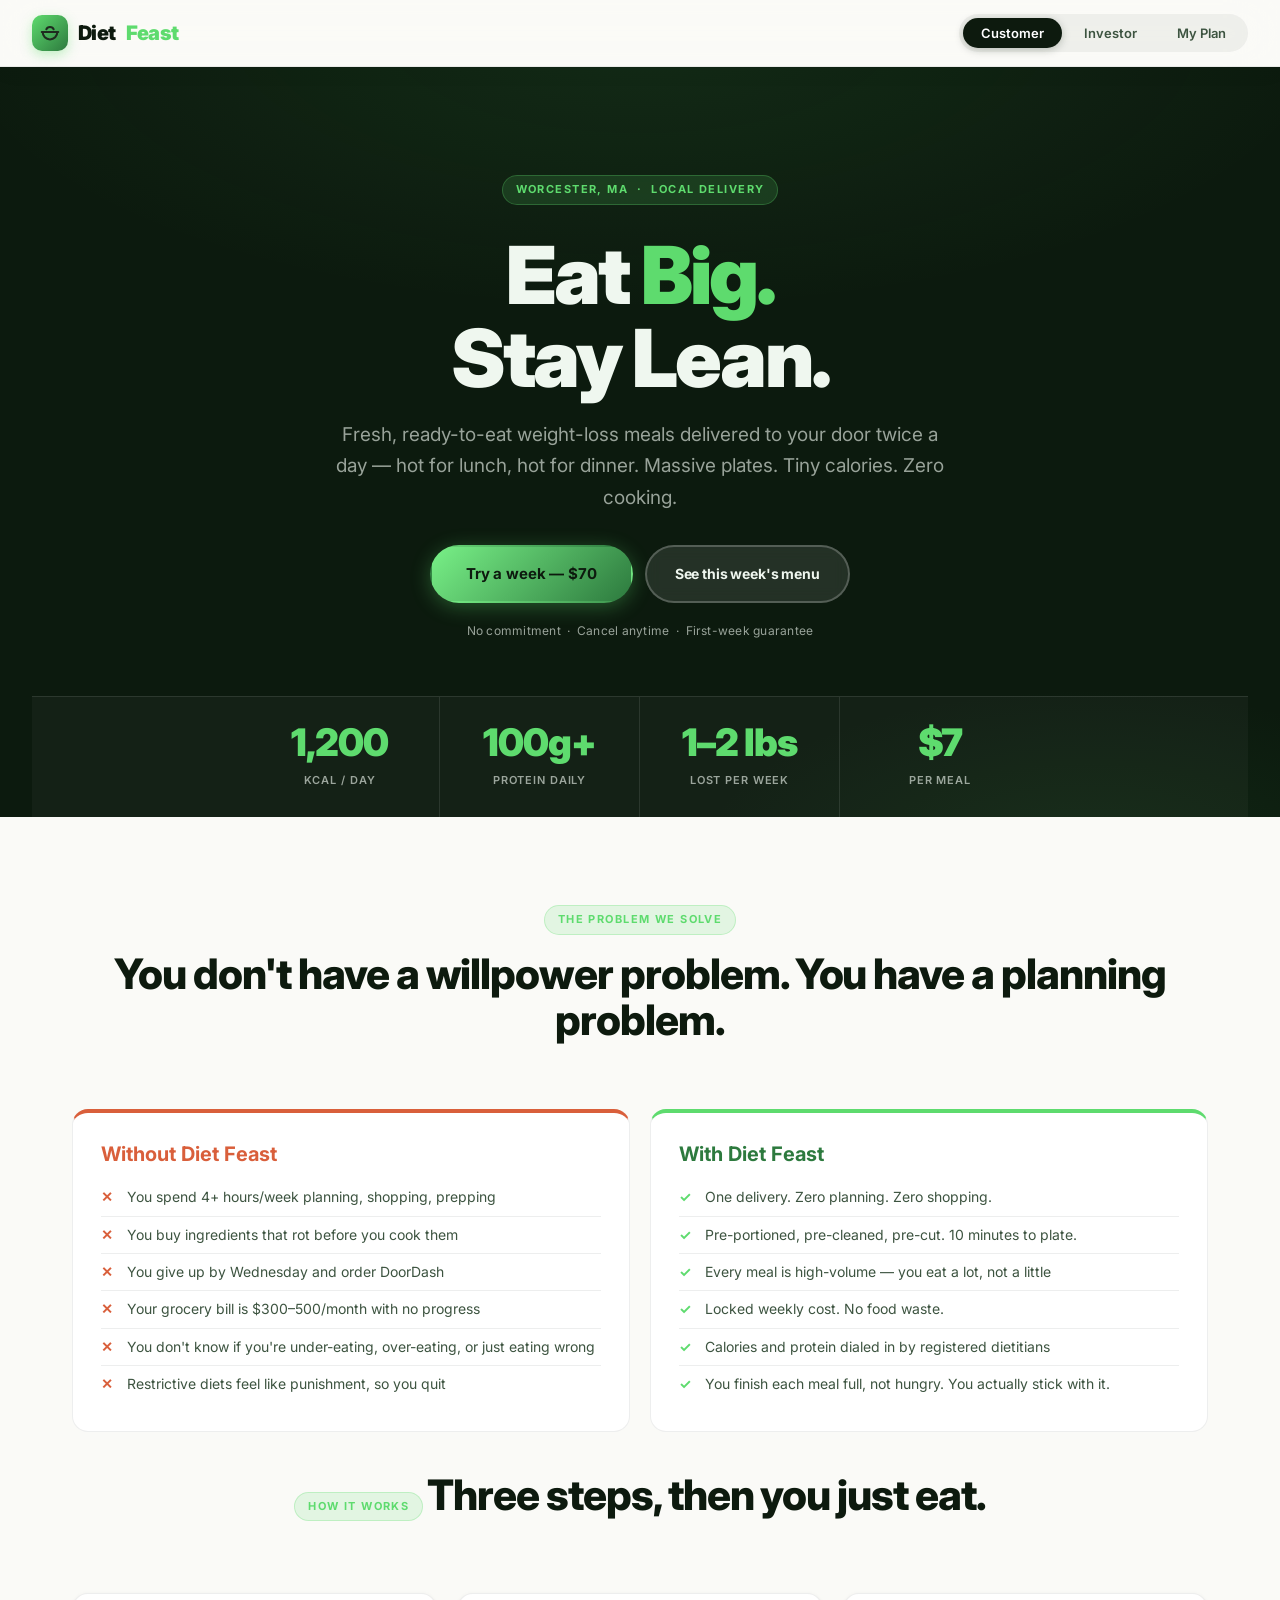
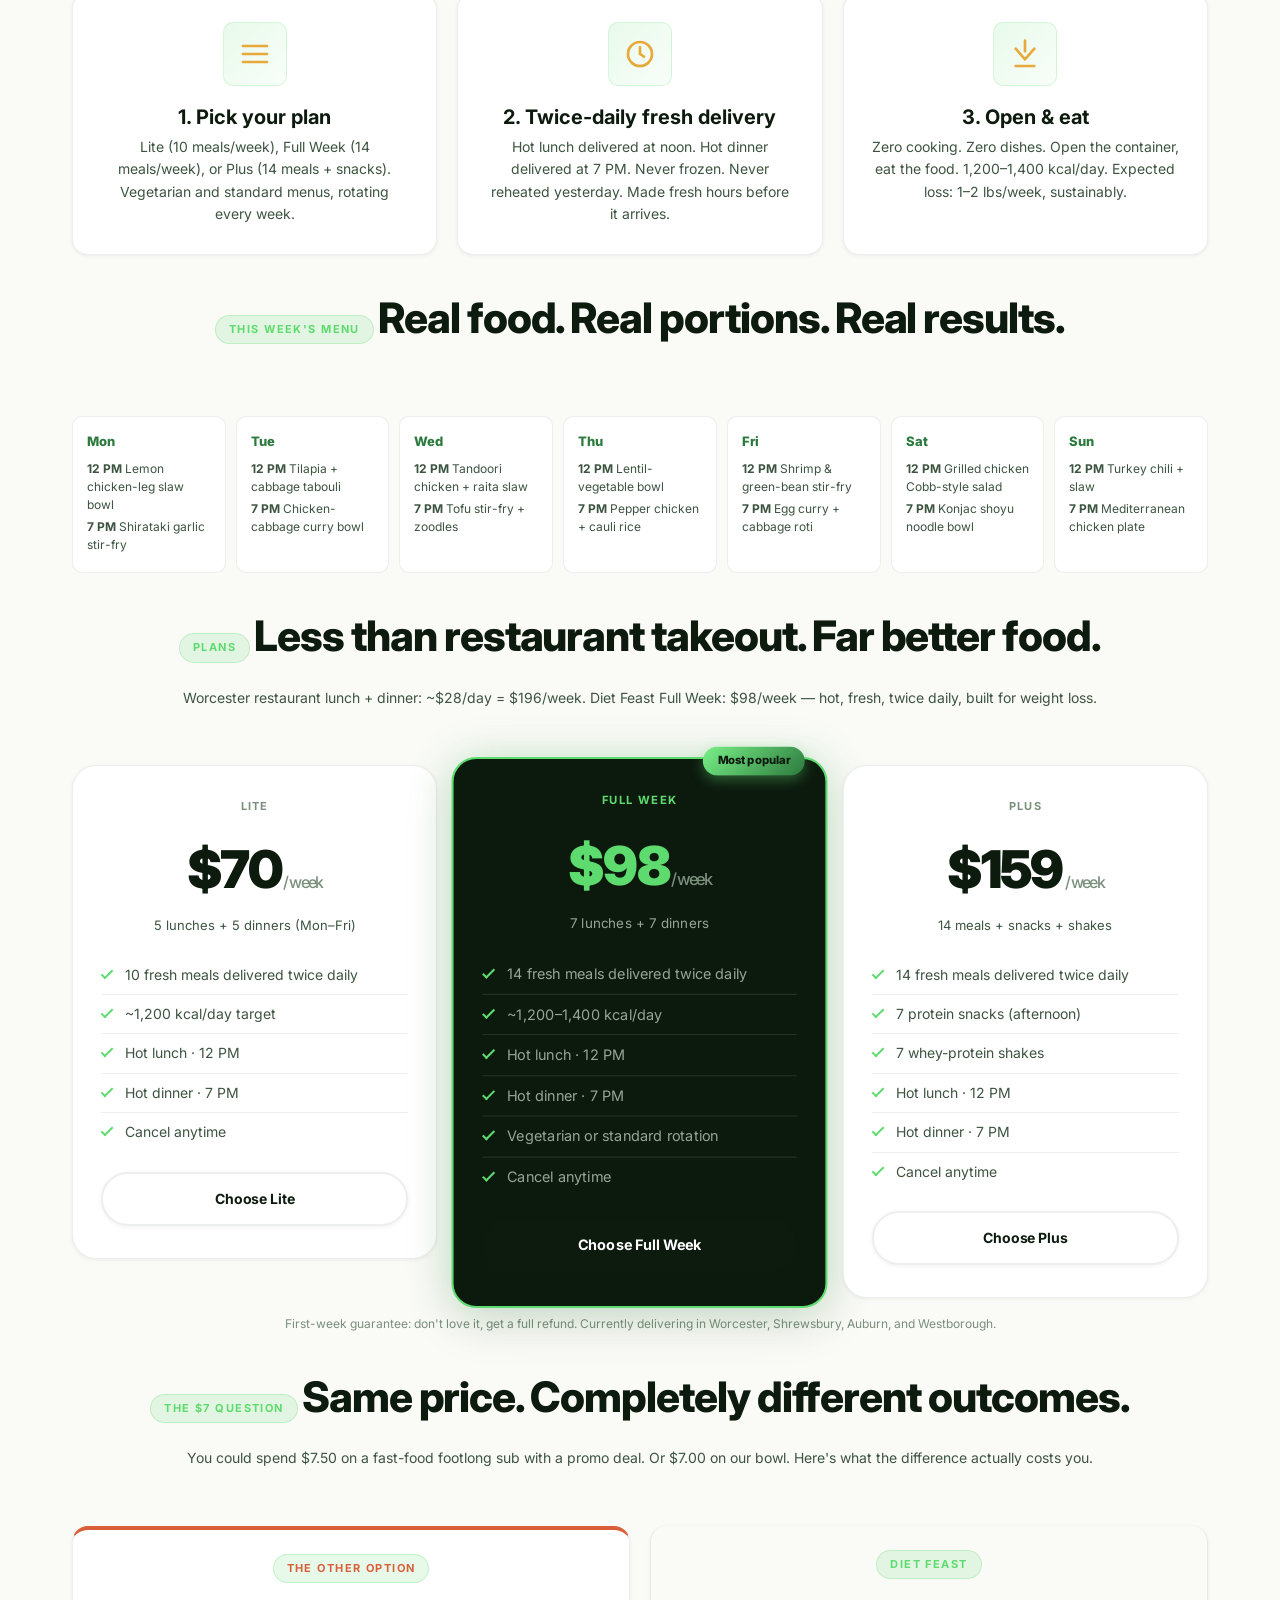
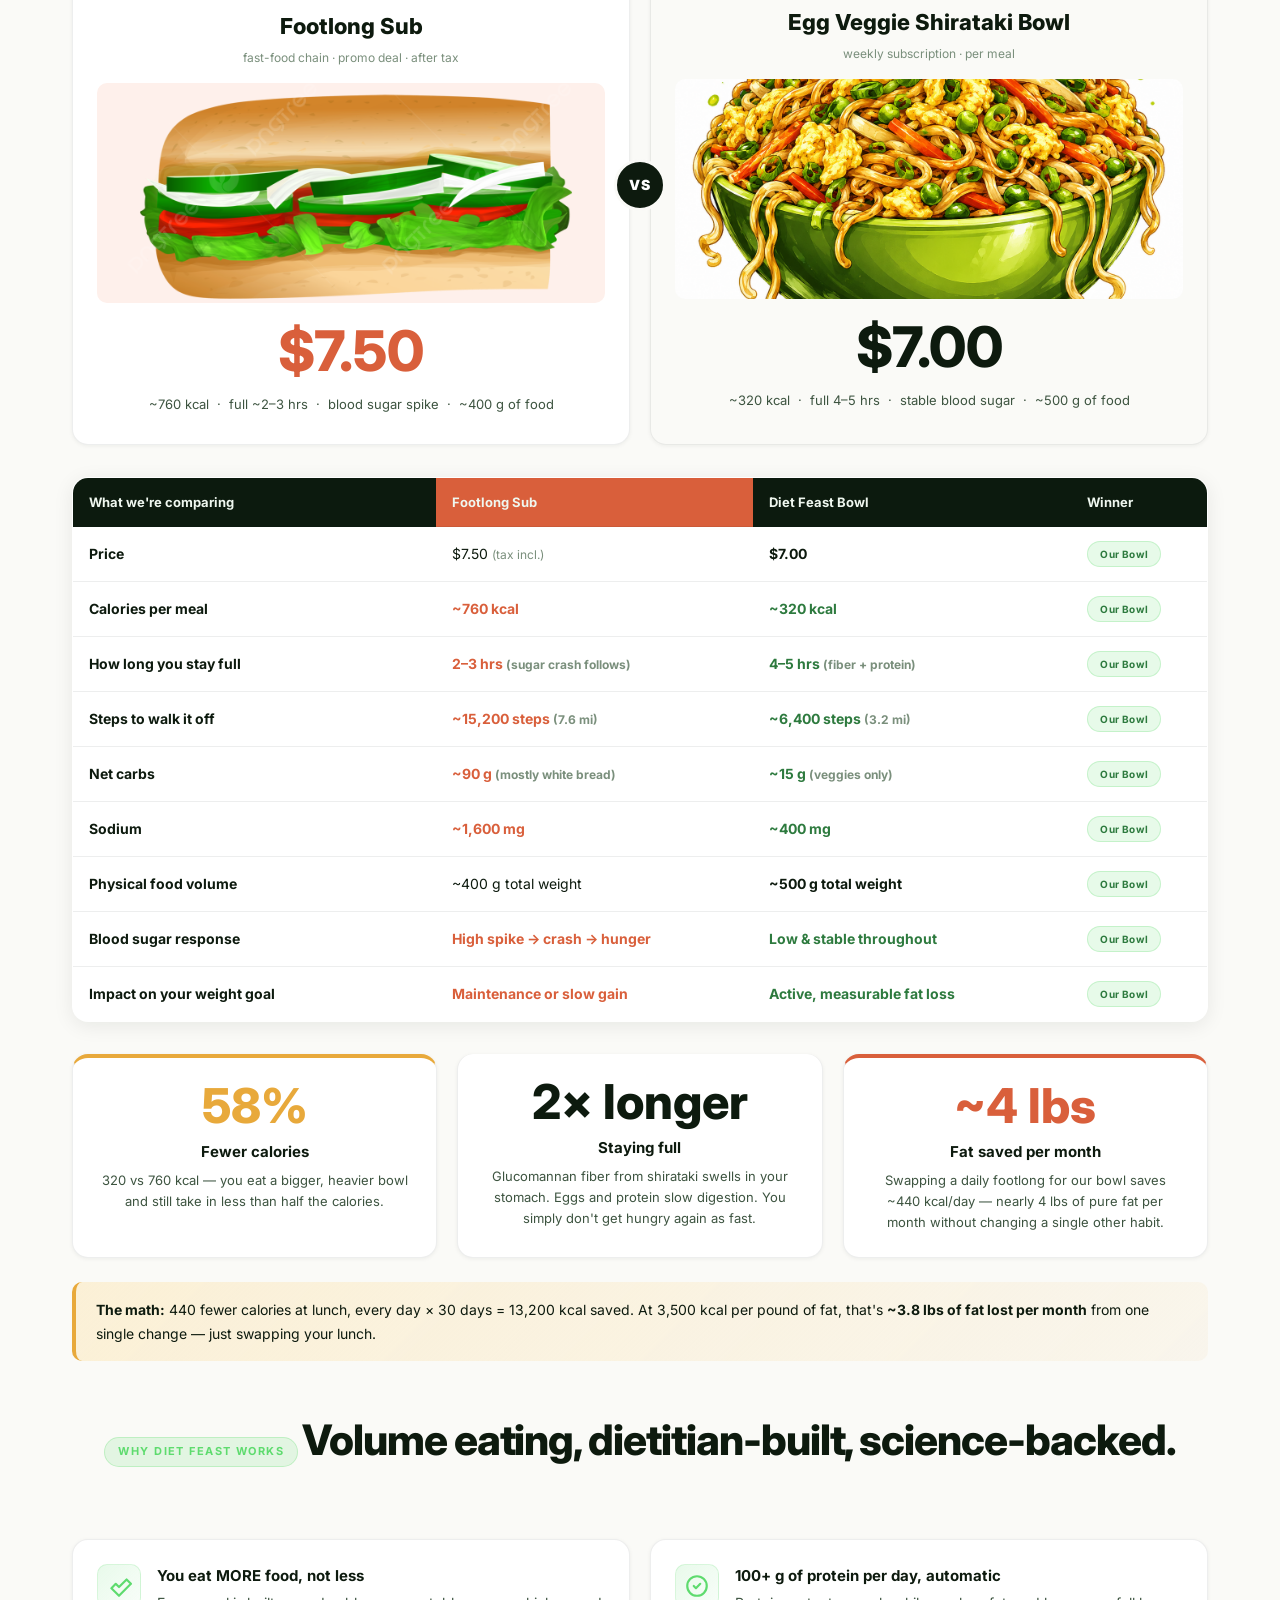
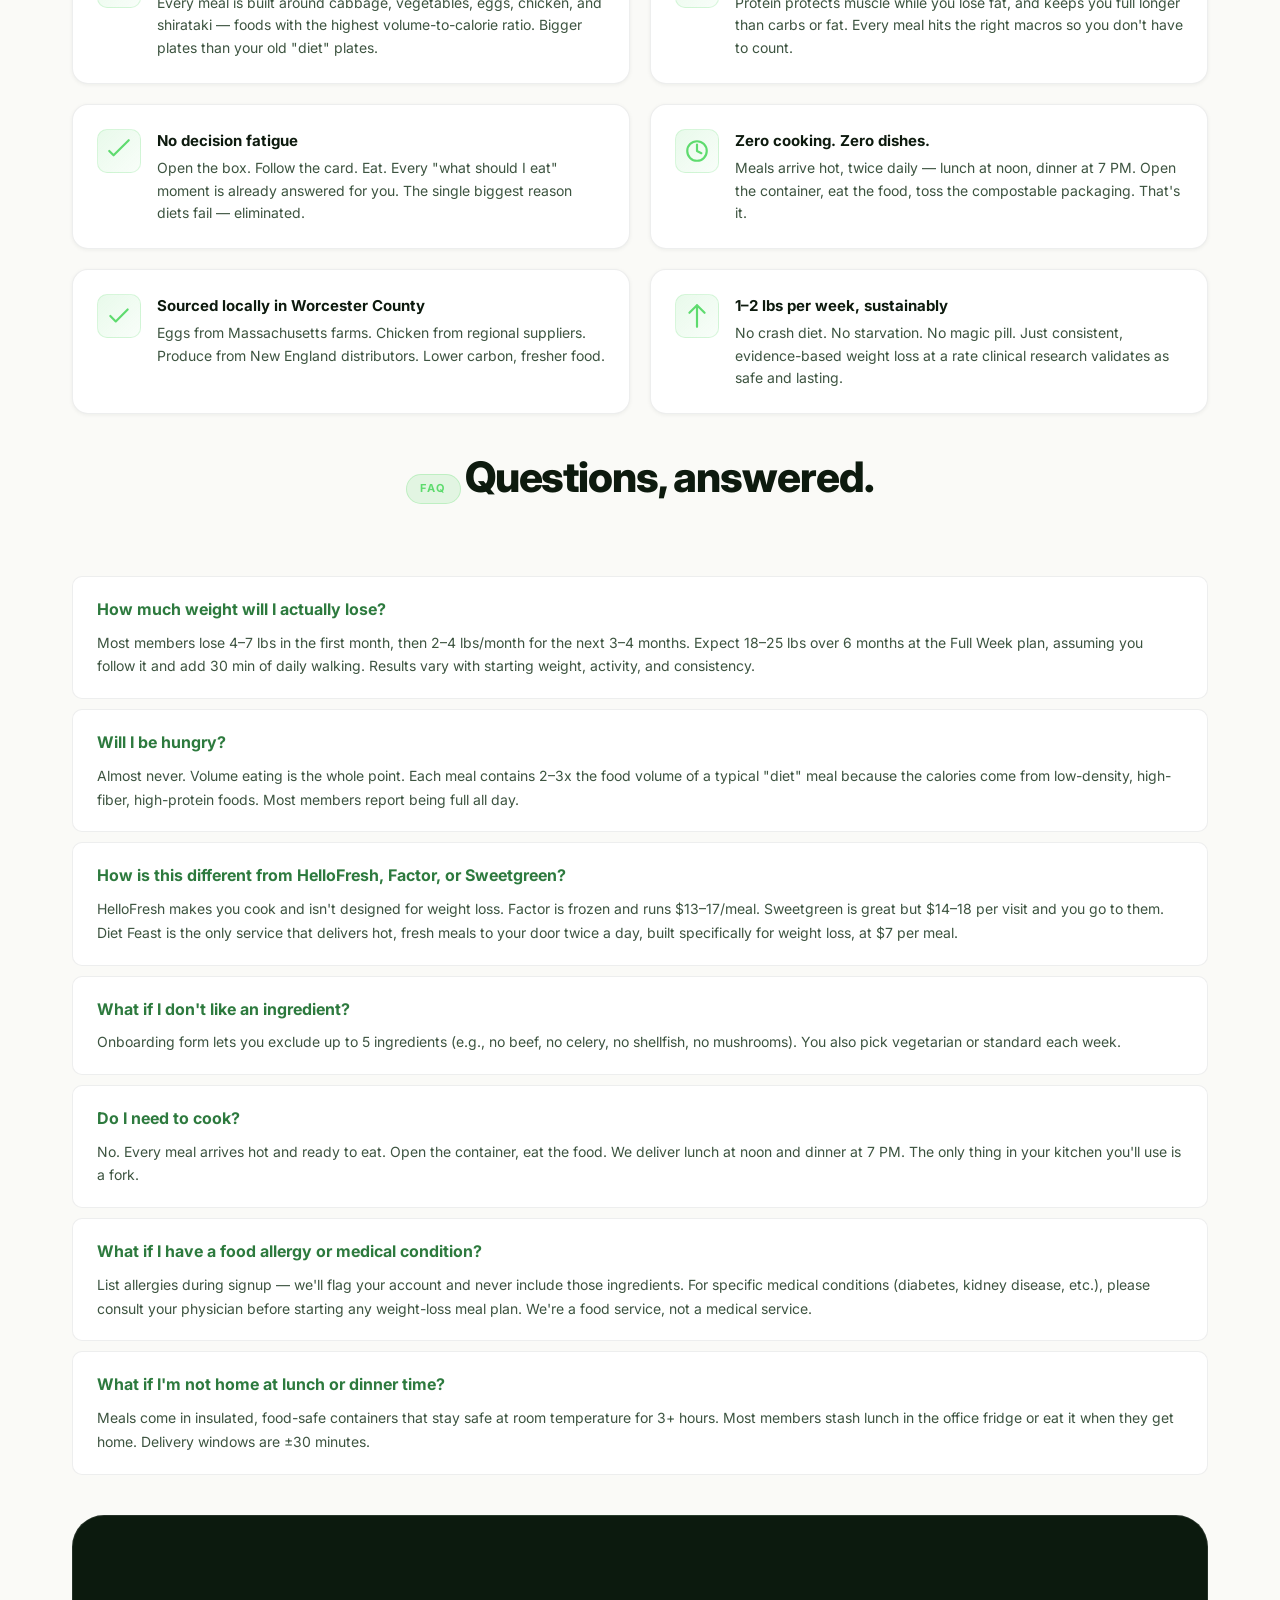
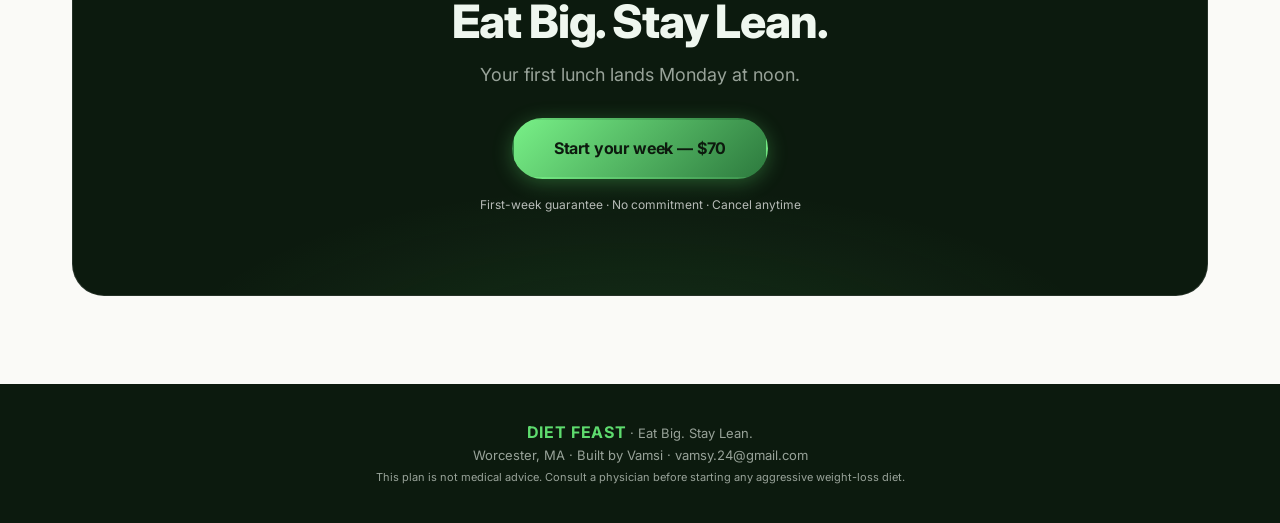
==== commit a26b64dc: "Fix pricing: $7/meal flat rate across all plans Lite: $89 → $70 (10 meals × $7) Full Week: $129 → $9" ====
--- a/index.html
+++ b/index.html
@@ -36,7 +36,7 @@
   <h1 style="margin-top:12px;">Eat <span class="accent">Big.</span><br>Stay Lean.</h1>
   <p class="lead">Fresh, ready-to-eat weight-loss meals delivered to your door twice a day — hot for lunch, hot for dinner. Massive plates. Tiny calories. Zero cooking.</p>
   <div class="hero-cta">
-    <a class="btn btn-primary" href="#pricing-cust" style="padding:15px 34px; font-size:15px;">Try a week — $89</a>
+    <a class="btn btn-primary" href="#pricing-cust" style="padding:15px 34px; font-size:15px;">Try a week — $70</a>
     <a class="btn btn-ghost-light" href="#menu-cust">See this week's menu</a>
   </div>
   <p class="hero-fine">No commitment &nbsp;·&nbsp; Cancel anytime &nbsp;·&nbsp; First-week guarantee</p>
@@ -54,7 +54,7 @@
       <span class="hero-stat-lbl">lost per week</span>
     </div>
     <div class="hero-stat-item">
-      <span class="hero-stat-num">$6–9</span>
+      <span class="hero-stat-num">$7</span>
       <span class="hero-stat-lbl">per meal</span>
     </div>
   </div>
@@ -177,13 +177,13 @@
   <div class="section-head" id="pricing-cust">
     <span class="eyebrow">Plans</span>
     <h2>Less than restaurant takeout. Far better food.</h2>
-    <p class="muted" style="margin-top:8px;">Worcester restaurant lunch + dinner: ~$28/day = $196/week. Diet Feast Full Week: $129/week — hot, fresh, twice daily, built for weight loss.</p>
+    <p class="muted" style="margin-top:8px;">Worcester restaurant lunch + dinner: ~$28/day = $196/week. Diet Feast Full Week: $98/week — hot, fresh, twice daily, built for weight loss.</p>
   </div>
 
   <div class="grid g3" style="align-items:start;">
     <div class="cust-tier">
       <div class="cust-tier-name">Lite</div>
-      <div class="cust-tier-price">$89<span> / week</span></div>
+      <div class="cust-tier-price">$70<span> / week</span></div>
       <div class="cust-tier-sub">5 lunches + 5 dinners (Mon–Fri)</div>
       <ul>
         <li>10 fresh meals delivered twice daily</li>
@@ -197,7 +197,7 @@
     <div class="cust-tier featured">
       <span class="tier-badge">Most popular</span>
       <div class="cust-tier-name">Full Week</div>
-      <div class="cust-tier-price">$129<span> / week</span></div>
+      <div class="cust-tier-price">$98<span> / week</span></div>
       <div class="cust-tier-sub">7 lunches + 7 dinners</div>
       <ul>
         <li>14 fresh meals delivered twice daily</li>
@@ -436,7 +436,7 @@
   </div>
   <div class="faq-item">
     <h4>How is this different from HelloFresh, Factor, or Sweetgreen?</h4>
-    <p>HelloFresh makes you cook and isn't designed for weight loss. Factor is frozen and runs $13–17/meal. Sweetgreen is great but $14–18 per visit and you go to them. Diet Feast is the only service that delivers hot, fresh meals to your door twice a day, built specifically for weight loss, at $6–9 per meal.</p>
+    <p>HelloFresh makes you cook and isn't designed for weight loss. Factor is frozen and runs $13–17/meal. Sweetgreen is great but $14–18 per visit and you go to them. Diet Feast is the only service that delivers hot, fresh meals to your door twice a day, built specifically for weight loss, at $7 per meal.</p>
   </div>
   <div class="faq-item">
     <h4>What if I don't like an ingredient?</h4>
@@ -458,7 +458,7 @@
   <div class="cta-strip" id="cta-cust">
     <h2>Eat Big. Stay Lean.</h2>
     <p class="lead">Your first lunch lands Monday at noon.</p>
-    <a class="btn btn-primary" href="#" style="padding:16px 40px; font-size:16px;">Start your week — $89</a>
+    <a class="btn btn-primary" href="#" style="padding:16px 40px; font-size:16px;">Start your week — $70</a>
     <p class="tiny" style="margin-top:16px; color:rgba(255,255,255,0.7);">First-week guarantee · No commitment · Cancel anytime</p>
   </div>
 
@@ -576,7 +576,7 @@
         <span><strong>SOM</strong> — Worcester County, year 1</span>
         <strong style="color:var(--green-dark);">$28M</strong>
       </div>
-      <p class="muted" style="margin-top:14px;">Worcester County alone: 830K residents, 32% adult obesity rate = 265K people. Capture 1% of obese adults at $129/week = $17.7M ARR from Worcester alone.</p>
+      <p class="muted" style="margin-top:14px;">Worcester County alone: 830K residents, 32% adult obesity rate = 265K people. Capture 1% of obese adults at $98/week = $13.5M ARR from Worcester alone.</p>
     </div>
     <div class="card">
       <h4>US meal-kit market growth ($B)</h4>
@@ -599,7 +599,7 @@
   <div class="grid g3">
     <div class="tier">
       <div class="cust-tier-name">Lite</div>
-      <div class="tier-price">$89<span> / wk</span></div>
+      <div class="tier-price">$70<span> / wk</span></div>
       <ul>
         <li>10 meals (Mon–Fri, lunch + dinner)</li>
         <li>Twice-daily fresh delivery</li>
@@ -609,7 +609,7 @@
     <div class="tier featured">
       <span class="tier-badge">Anchor SKU</span>
       <div class="cust-tier-name">Full Week</div>
-      <div class="tier-price">$129<span> / wk</span></div>
+      <div class="tier-price">$98<span> / wk</span></div>
       <ul>
         <li>14 meals (7 lunches + 7 dinners)</li>
         <li>Twice-daily fresh delivery</li>
@@ -639,7 +639,7 @@
     <div class="card card-dark">
       <h4 style="color:var(--gold);">Per Full Week customer · weekly (14 meals)</h4>
       <div class="econ-row" style="border-color:rgba(255,255,255,0.15);">
-        <span>Revenue</span><strong>$129.00</strong>
+        <span>Revenue</span><strong>$98.00</strong>
       </div>
       <div class="econ-row" style="border-color:rgba(255,255,255,0.15);">
         <span>Ingredients (14 × $2.50, local)</span><strong>-$35.00</strong>
@@ -691,7 +691,7 @@
     </tbody>
   </table>
 
-  <p class="muted" style="margin-top:12px;">Assumes: blended $129/week ARPU · 5% monthly churn (industry-leading for meal kits) · 8% MoM growth post-MVP via referral + paid Meta/Instagram · expansion to Boston metro in month 14.</p>
+  <p class="muted" style="margin-top:12px;">Assumes: blended $98/week ARPU · 5% monthly churn (industry-leading for meal kits) · 8% MoM growth post-MVP via referral + paid Meta/Instagram · expansion to Boston metro in month 14.</p>
 
   <div class="section-spacer"></div>
   <div class="section-head">
@@ -702,7 +702,7 @@
   <div class="timeline">
     <div class="phase">
       <h4>Phase 1 · Months 1–3 · MVP in Worcester (5-mile radius)</h4>
-      <p class="muted">Lease 800 sq ft commercial kitchen central to Worcester. Hire chef + 2 cooks + 2 part-time drivers. Launch with 50 founding members ($89 founder pricing) within a tight 5-mile radius. Prove twice-daily delivery economics, refine menu, capture testimonials.</p>
+      <p class="muted">Lease 800 sq ft commercial kitchen central to Worcester. Hire chef + 2 cooks + 2 part-time drivers. Launch with 50 founding members ($70 founder pricing) within a tight 5-mile radius. Prove twice-daily delivery economics, refine menu, capture testimonials.</p>
     </div>
     <div class="phase">
       <h4>Phase 2 · Months 4–9 · Worcester County scale-up</h4>
